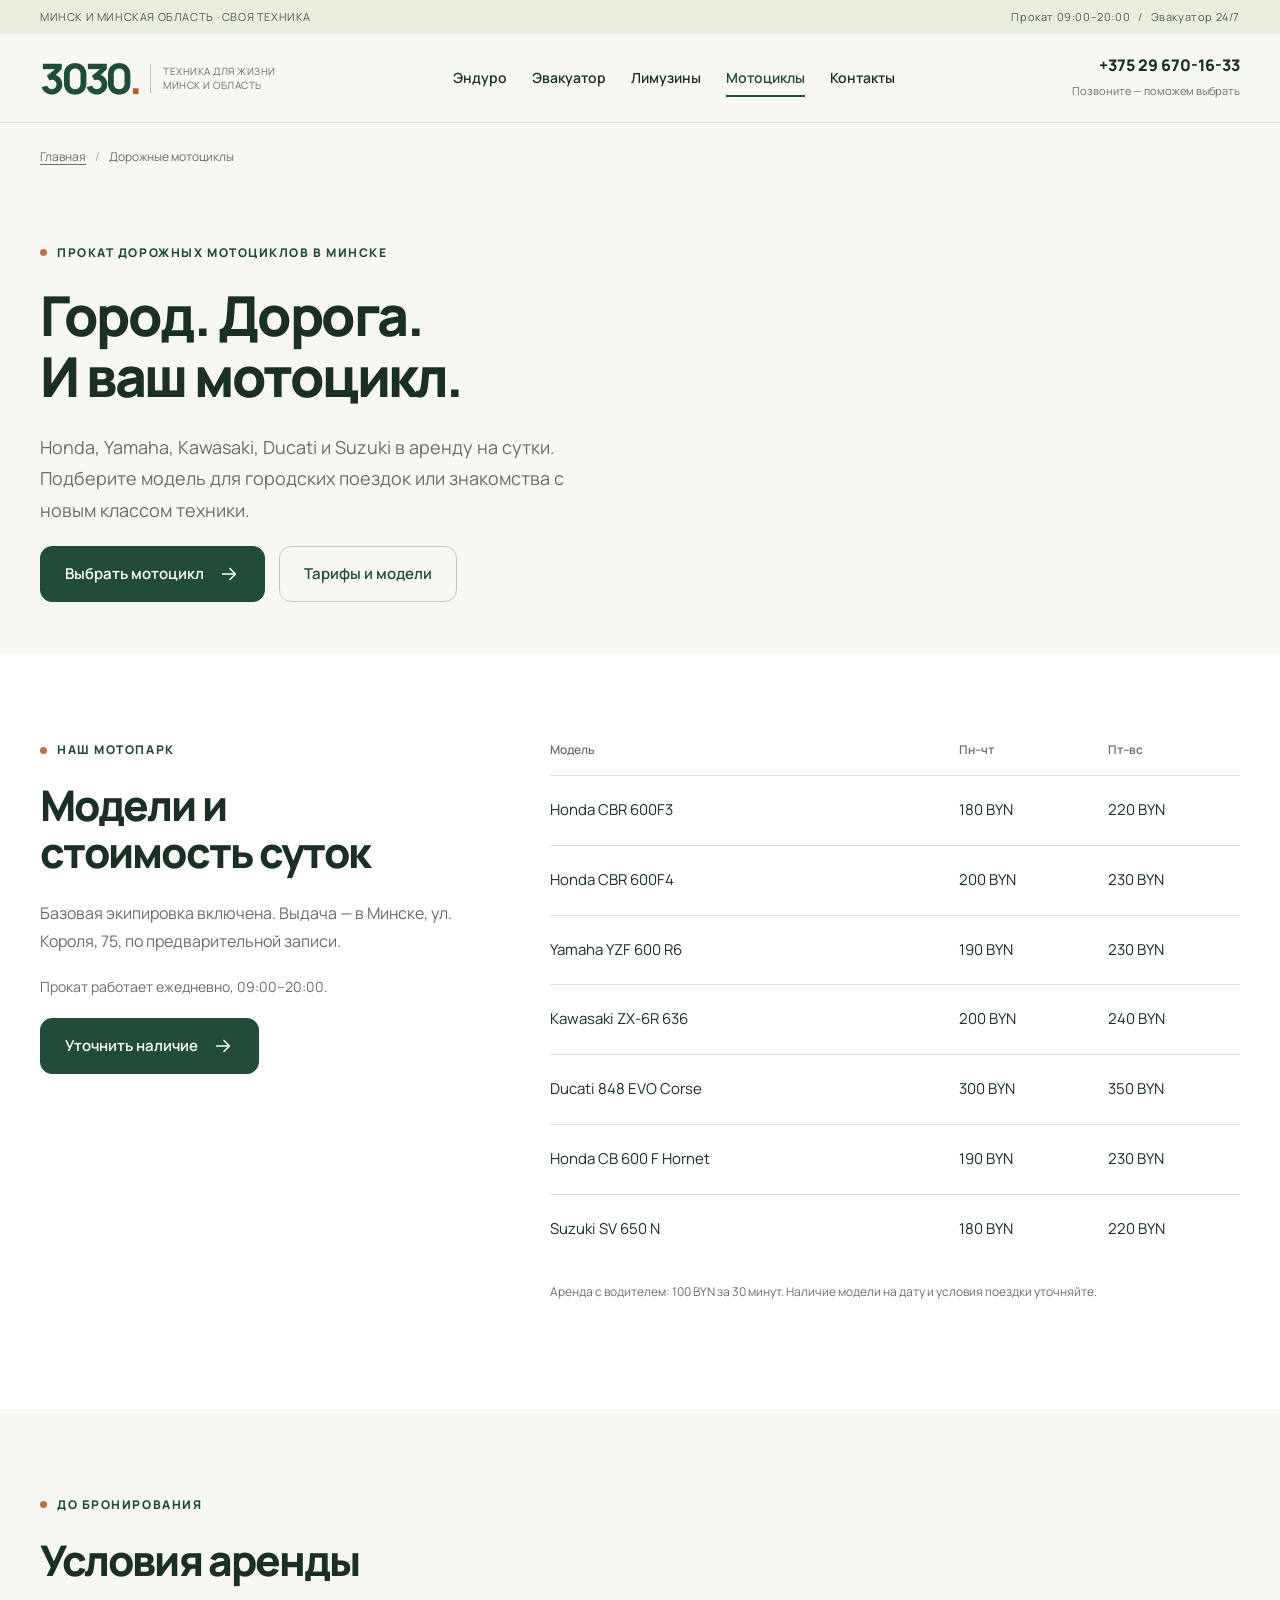
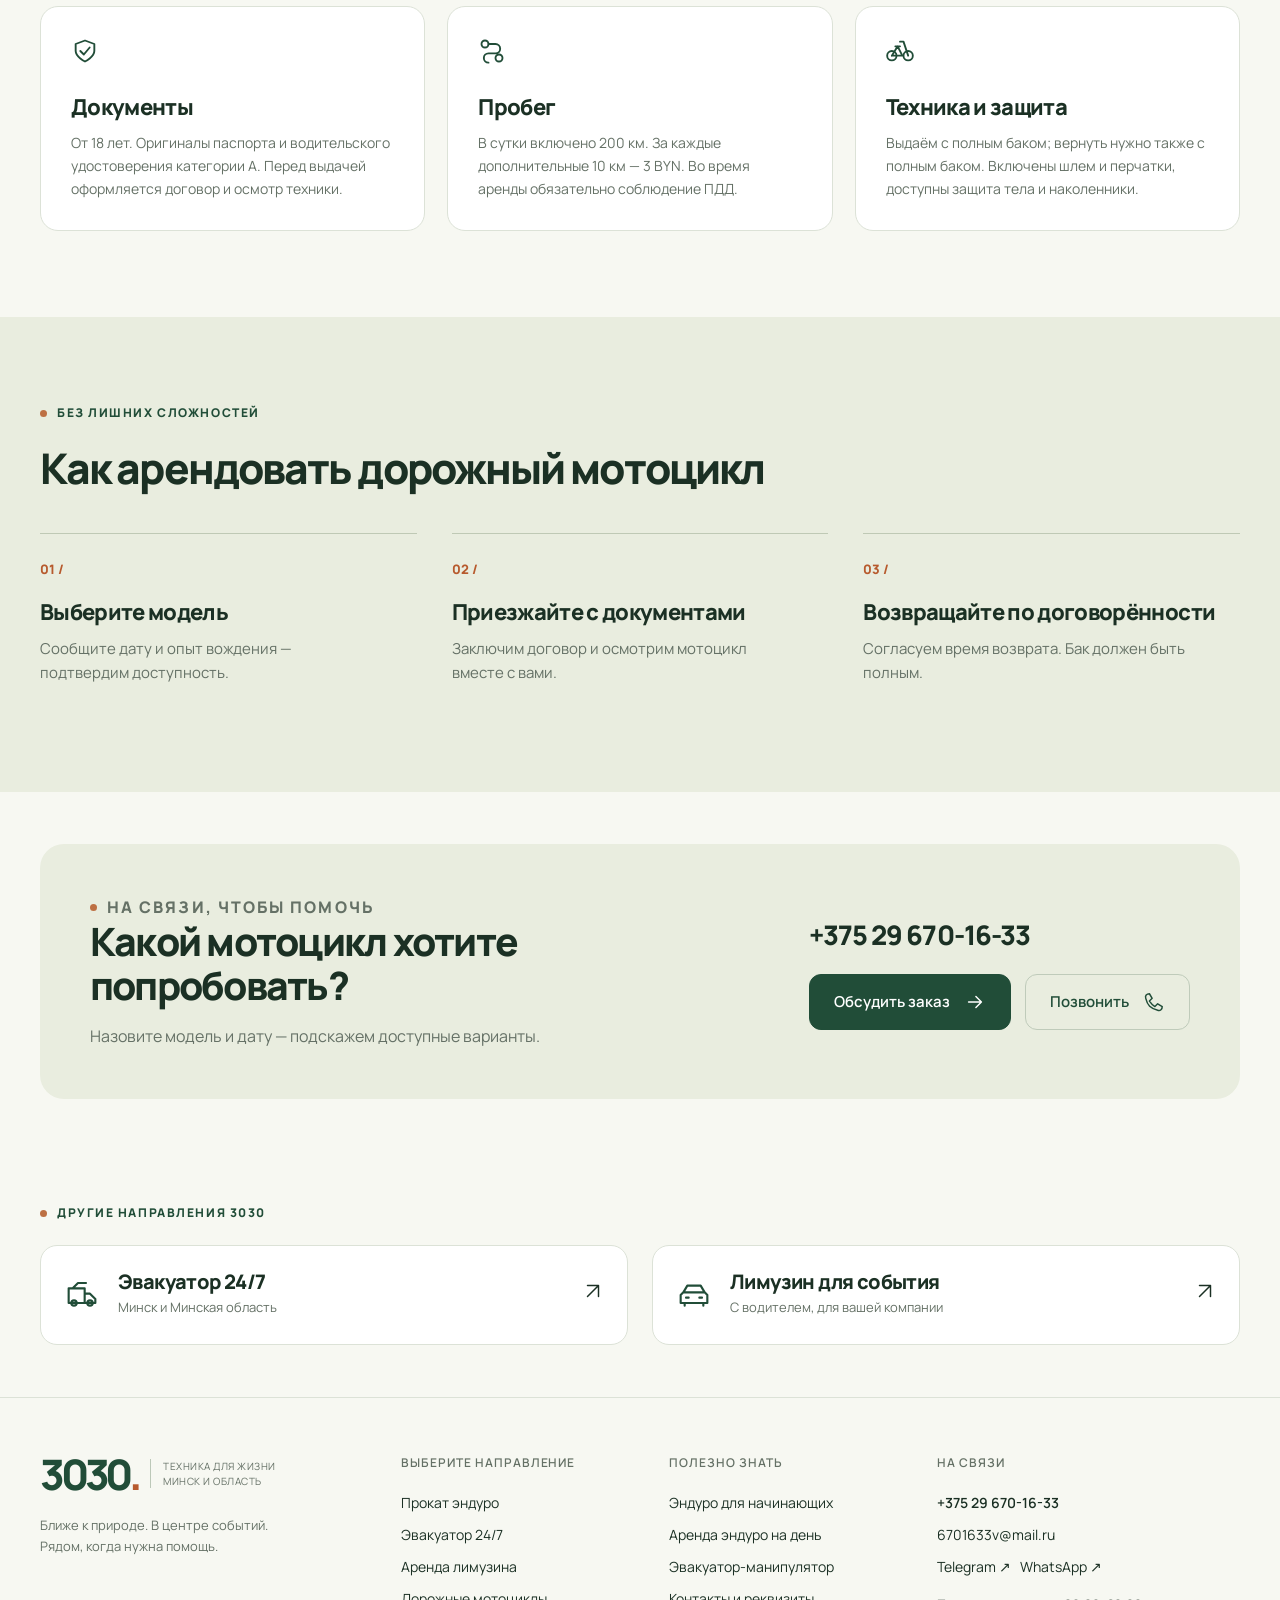
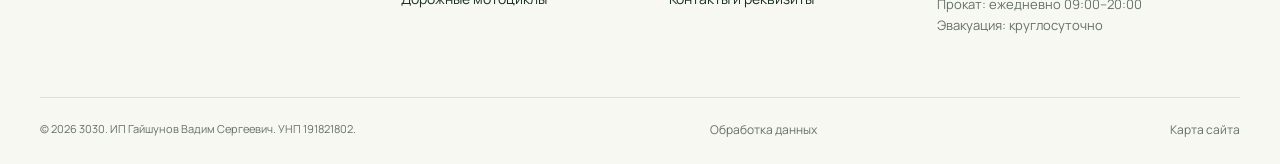
==== arenda-moto/index.html @ 1f71db4f "Build 3030 multipage website with enduro focus, mobile UX and SEO foundation" ====
<!doctype html>
<html lang="ru" class="no-js"><head><meta charset="utf-8"><meta name="viewport" content="width=device-width,initial-scale=1"><title>Прокат мотоциклов в Минске от 180 BYN в сутки | 3030</title><meta name="description" content="Аренда дорожных мотоциклов: Honda, Yamaha, Kawasaki, Ducati, Suzuki. Экипировка включена. Тарифы от 180 BYN/сутки. Минск, ул. Короля, 75."><meta name="robots" content="noindex,follow"><meta name="theme-color" content="#214d38"><meta name="format-detection" content="telephone=no"><link rel="canonical" href="https://yaroslavkiri4ykknifhit-max.github.io/vadim/arenda-moto/"><link rel="icon" href="../assets/favicon.svg" type="image/svg+xml"><link rel="apple-touch-icon" href="../assets/apple-touch-icon.png"><meta property="og:type" content="website"><meta property="og:locale" content="ru_RU"><meta property="og:site_name" content="3030"><meta property="og:title" content="Прокат мотоциклов в Минске от 180 BYN в сутки | 3030"><meta property="og:description" content="Аренда дорожных мотоциклов: Honda, Yamaha, Kawasaki, Ducati, Suzuki. Экипировка включена. Тарифы от 180 BYN/сутки. Минск, ул. Короля, 75."><meta property="og:url" content="https://yaroslavkiri4ykknifhit-max.github.io/vadim/arenda-moto/"><meta property="og:image" content="https://yaroslavkiri4ykknifhit-max.github.io/vadim/assets/og-cover.jpg"><meta property="og:image:width" content="1200"><meta property="og:image:height" content="630"><meta property="og:image:alt" content="3030: эндуро, эвакуатор и лимузины в Минске"><meta name="twitter:card" content="summary_large_image"><link rel="preload" href="../assets/fonts/manrope-800.woff" as="font" type="font/woff" crossorigin><link rel="stylesheet" href="../assets/site.css"><script src="../assets/site.js" defer></script><script type="application/ld+json">{"@context": "https://schema.org", "@graph": [{"@type": "Organization", "@id": "https://yaroslavkiri4ykknifhit-max.github.io/vadim/#organization", "name": "3030", "legalName": "ИП Гайшунов Вадим Сергеевич", "taxID": "191821802", "url": "https://yaroslavkiri4ykknifhit-max.github.io/vadim/", "telephone": "+375296701633", "email": "6701633v@mail.ru", "logo": "https://yaroslavkiri4ykknifhit-max.github.io/vadim/assets/favicon.svg", "sameAs": ["https://t.me/vadim3030"]}, {"@type": "WebSite", "@id": "https://yaroslavkiri4ykknifhit-max.github.io/vadim/#website", "url": "https://yaroslavkiri4ykknifhit-max.github.io/vadim/", "name": "3030 — прокат и эвакуация в Минске", "inLanguage": "ru-BY", "publisher": {"@id": "https://yaroslavkiri4ykknifhit-max.github.io/vadim/#organization"}}, {"@type": "WebPage", "@id": "https://yaroslavkiri4ykknifhit-max.github.io/vadim/arenda-moto/#webpage", "url": "https://yaroslavkiri4ykknifhit-max.github.io/vadim/arenda-moto/", "name": "Прокат мотоциклов в Минске от 180 BYN в сутки | 3030", "description": "Аренда дорожных мотоциклов: Honda, Yamaha, Kawasaki, Ducati, Suzuki. Экипировка включена. Тарифы от 180 BYN/сутки. Минск, ул. Короля, 75.", "inLanguage": "ru-BY", "isPartOf": {"@id": "https://yaroslavkiri4ykknifhit-max.github.io/vadim/#website"}, "dateModified": "2026-10-05"}, {"@type": "SportsActivityLocation", "@id": "https://yaroslavkiri4ykknifhit-max.github.io/vadim/#enduro-location", "name": "3030 — прокат эндуро в Лусково", "url": "https://yaroslavkiri4ykknifhit-max.github.io/vadim/enduro/", "telephone": "+375296701633", "image": "https://yaroslavkiri4ykknifhit-max.github.io/vadim/assets/images/enduro-6.webp", "parentOrganization": {"@id": "https://yaroslavkiri4ykknifhit-max.github.io/vadim/#organization"}, "address": {"@type": "PostalAddress", "addressLocality": "Лусково", "addressRegion": "Минская область, Минский район", "addressCountry": "BY"}, "openingHoursSpecification": {"@type": "OpeningHoursSpecification", "dayOfWeek": ["Monday", "Tuesday", "Wednesday", "Thursday", "Friday", "Saturday", "Sunday"], "opens": "09:00", "closes": "20:00"}}, {"@type": "BreadcrumbList", "@id": "https://yaroslavkiri4ykknifhit-max.github.io/vadim/arenda-moto/#breadcrumb", "itemListElement": [{"@type": "ListItem", "position": 1, "name": "Главная", "item": "https://yaroslavkiri4ykknifhit-max.github.io/vadim/"}, {"@type": "ListItem", "position": 2, "name": "Мотоциклы", "item": "https://yaroslavkiri4ykknifhit-max.github.io/vadim/arenda-moto/"}]}, {"@type": "Service", "@id": "https://yaroslavkiri4ykknifhit-max.github.io/vadim/arenda-moto/#service", "name": "Прокат дорожных мотоциклов", "serviceType": "Прокат дорожных мотоциклов", "provider": {"@id": "https://yaroslavkiri4ykknifhit-max.github.io/vadim/#organization"}, "areaServed": [{"@type": "City", "name": "Минск"}, {"@type": "AdministrativeArea", "name": "Минская область"}], "url": "https://yaroslavkiri4ykknifhit-max.github.io/vadim/arenda-moto/"}]}</script></head><body data-service="moto" data-metrika=""><a class="skip-link" href="#main">Перейти к содержанию</a>
    <div class="topline"><div class="container"><span>МИНСК И МИНСКАЯ ОБЛАСТЬ · СВОЯ ТЕХНИКА</span><span class="topline-extra">Прокат 09:00–20:00 <span aria-hidden="true">&nbsp; / &nbsp;</span> Эвакуатор 24/7</span></div></div>
    <header class="header"><div class="container header-inner"><a class="brand" href="../" aria-label="3030 — главная"><span class="brand-mark">3030<span class="brand-dot">.</span></span><span class="brand-text">Техника для жизни<br>Минск и область</span></a><nav class="nav" id="navigation" aria-label="Основная навигация"><a href="../enduro/">Эндуро</a><a href="../evacuator/">Эвакуатор</a><a href="../limuzin/">Лимузины</a><a href="../arenda-moto/" aria-current="page">Мотоциклы</a><a href="../contacts/">Контакты</a></nav><div class="header-contact"><a class="header-phone" href="tel:+375296701633">+375 29 670-16-33</a><span>Позвоните — поможем выбрать</span></div><button class="menu-toggle js-only" aria-label="Открыть меню" aria-expanded="false" aria-controls="navigation"><svg viewBox="0 0 24 24" fill="none" stroke="currentColor" stroke-width="1.6" stroke-linecap="round" stroke-linejoin="round" aria-hidden="true"><path d="M4 7h16M4 12h16M4 17h16"/></svg></button></div></header><main id="main"><div class="container"><nav class="breadcrumbs" aria-label="Хлебные крошки"><a href="../">Главная</a><span aria-hidden="true">/</span><span aria-current="page">Дорожные мотоциклы</span></nav></div><section class="section-sm"><div class="container"><p class="eyebrow">Прокат дорожных мотоциклов в Минске</p><h1>Город. Дорога.<br>И ваш мотоцикл.</h1><p class="lead">Honda, Yamaha, Kawasaki, Ducati и Suzuki в аренду на сутки. Подберите модель для городских поездок или знакомства с новым классом техники.</p><div class="actions"><a class="btn " href="../contacts/#contact" data-book="moto" data-context="">Выбрать мотоцикл<svg viewBox="0 0 24 24" fill="none" stroke="currentColor" stroke-width="1.6" stroke-linecap="round" stroke-linejoin="round" aria-hidden="true"><path d="M5 12h14M13 6l6 6-6 6"/></svg></a><a class="btn secondary" href="#prices">Тарифы и модели</a></div></div></section>
    <section class="section white" id="prices"><div class="container prices-layout"><div><p class="eyebrow">Наш мотопарк</p><h2>Модели и стоимость суток</h2><p class="lead">Базовая экипировка включена. Выдача — в Минске, ул. Короля, 75, по предварительной записи.</p><p class="small muted">Прокат работает ежедневно, 09:00–20:00.</p><a class="btn " href="../contacts/#contact" data-book="moto" data-context="">Уточнить наличие<svg viewBox="0 0 24 24" fill="none" stroke="currentColor" stroke-width="1.6" stroke-linecap="round" stroke-linejoin="round" aria-hidden="true"><path d="M5 12h14M13 6l6 6-6 6"/></svg></a></div><div><table class="price-table"><thead><tr><th scope="col">Модель</th><th scope="col">Пн–чт</th><th scope="col">Пт–вс</th></tr></thead><tbody><tr><td>Honda CBR 600F3</td><td>180 BYN</td><td>220 BYN</td></tr><tr><td>Honda CBR 600F4</td><td>200 BYN</td><td>230 BYN</td></tr><tr><td>Yamaha YZF 600 R6</td><td>190 BYN</td><td>230 BYN</td></tr><tr><td>Kawasaki ZX-6R 636</td><td>200 BYN</td><td>240 BYN</td></tr><tr><td>Ducati 848 EVO Corse</td><td>300 BYN</td><td>350 BYN</td></tr><tr><td>Honda CB 600 F Hornet</td><td>190 BYN</td><td>230 BYN</td></tr><tr><td>Suzuki SV 650 N</td><td>180 BYN</td><td>220 BYN</td></tr></tbody></table><p class="price-note">Аренда с водителем: 100 BYN за 30 минут. Наличие модели на дату и условия поездки уточняйте.</p></div></div></section><section class="section"><div class="container"><p class="eyebrow">До бронирования</p><h2>Условия аренды</h2><div class="info-grid"><article class="info-card"><svg viewBox="0 0 24 24" fill="none" stroke="currentColor" stroke-width="1.6" stroke-linecap="round" stroke-linejoin="round" aria-hidden="true"><path d="m12 3 8 3v6c0 5-8 9-8 9s-8-4-8-9V6l8-3Z"/><path d="m8 12 3 3 5-6"/></svg><h3>Документы</h3><p>От 18 лет. Оригиналы паспорта и водительского удостоверения категории A. Перед выдачей оформляется договор и осмотр техники.</p></article><article class="info-card"><svg viewBox="0 0 24 24" fill="none" stroke="currentColor" stroke-width="1.6" stroke-linecap="round" stroke-linejoin="round" aria-hidden="true"><circle cx="6" cy="6" r="3"/><circle cx="18" cy="18" r="3"/><path d="M9 6h6a4 4 0 0 1 0 8H9a4 4 0 0 0 0 8"/></svg><h3>Пробег</h3><p>В сутки включено 200 км. За каждые дополнительные 10 км — 3 BYN. Во время аренды обязательно соблюдение ПДД.</p></article><article class="info-card"><svg viewBox="0 0 24 24" fill="none" stroke="currentColor" stroke-width="1.6" stroke-linecap="round" stroke-linejoin="round" aria-hidden="true"><circle cx="5" cy="16" r="4"/><circle cx="19" cy="16" r="4"/><path d="m5 16 5-8 4 8H5m14 0L15 4h-3M8 8h4"/></svg><h3>Техника и защита</h3><p>Выдаём с полным баком; вернуть нужно также с полным баком. Включены шлем и перчатки, доступны защита тела и наколенники.</p></article></div></div></section><section class="section sage"><div class="container"><p class="eyebrow">Без лишних сложностей</p><h2>Как арендовать дорожный мотоцикл</h2><div class="steps"><div class="step"><span class="step-index">01 /</span><div><h3>Выберите модель</h3><p>Сообщите дату и опыт вождения — подтвердим доступность.</p></div></div><div class="step"><span class="step-index">02 /</span><div><h3>Приезжайте с документами</h3><p>Заключим договор и осмотрим мотоцикл вместе с вами.</p></div></div><div class="step"><span class="step-index">03 /</span><div><h3>Возвращайте по договорённости</h3><p>Согласуем время возврата. Бак должен быть полным.</p></div></div></div></div></section><section class="section-sm"><div class="container cta-panel"><div><p class="eyebrow">На связи, чтобы помочь</p><h2>Какой мотоцикл хотите попробовать?</h2><p>Назовите модель и дату — подскажем доступные варианты.</p></div><div class="cta-actions"><a class="phone-large" href="tel:+375296701633">+375 29 670-16-33</a><div class="actions"><a class="btn " href="../contacts/#contact" data-book="moto" data-context="">Обсудить заказ<svg viewBox="0 0 24 24" fill="none" stroke="currentColor" stroke-width="1.6" stroke-linecap="round" stroke-linejoin="round" aria-hidden="true"><path d="M5 12h14M13 6l6 6-6 6"/></svg></a><a class="btn secondary" href="tel:+375296701633">Позвонить<svg viewBox="0 0 24 24" fill="none" stroke="currentColor" stroke-width="1.6" stroke-linecap="round" stroke-linejoin="round" aria-hidden="true"><path d="m7 3 3 5-3 3c2 3 3 4 6 6l3-3 5 3c0 3-2 5-5 4C8 19 5 16 3 8 2 5 4 3 7 3Z"/></svg></a></div></div></div></section><section class="section-sm"><div class="container"><p class="eyebrow">Другие направления 3030</p><div class="related-grid"><a class="related" href="../evacuator/"><svg viewBox="0 0 24 24" fill="none" stroke="currentColor" stroke-width="1.6" stroke-linecap="round" stroke-linejoin="round" aria-hidden="true"><path d="M2 7h12v11H2zM14 11h4l4 4v3h-8M5 7l4-4h6"/><circle cx="6" cy="18" r="2"/><circle cx="18" cy="18" r="2"/></svg><div><h3>Эвакуатор 24/7</h3><p>Минск и Минская область</p></div><span class="arrow"><svg viewBox="0 0 24 24" fill="none" stroke="currentColor" stroke-width="1.6" stroke-linecap="round" stroke-linejoin="round" aria-hidden="true"><path d="M6 18 18 6M6 6h12v12"/></svg></span></a><a class="related" href="../limuzin/"><svg viewBox="0 0 24 24" fill="none" stroke="currentColor" stroke-width="1.6" stroke-linecap="round" stroke-linejoin="round" aria-hidden="true"><path d="m4 10 3-5h10l3 5 2 2v6H2v-6l2-2Zm0 0h16M6 14h2m8 0h2M5 18v2m14-2v2"/></svg><div><h3>Лимузин для события</h3><p>С водителем, для вашей компании</p></div><span class="arrow"><svg viewBox="0 0 24 24" fill="none" stroke="currentColor" stroke-width="1.6" stroke-linecap="round" stroke-linejoin="round" aria-hidden="true"><path d="M6 18 18 6M6 6h12v12"/></svg></span></a></div></div></section></main><footer class="footer"><div class="container"><div class="footer-grid"><div><a class="brand" href="../" aria-label="3030 — главная"><span class="brand-mark">3030<span class="brand-dot">.</span></span><span class="brand-text">Техника для жизни<br>Минск и область</span></a><p>Ближе к природе. В центре событий.<br>Рядом, когда нужна помощь.</p></div><div><div class="footer-title">Выберите направление</div><ul><li><a href="../enduro/">Прокат эндуро</a></li><li><a href="../evacuator/">Эвакуатор 24/7</a></li><li><a href="../limuzin/">Аренда лимузина</a></li><li><a href="../arenda-moto/">Дорожные мотоциклы</a></li></ul></div><div><div class="footer-title">Полезно знать</div><ul><li><a href="../enduro/s-instruktorom/">Эндуро для начинающих</a></li><li><a href="../enduro/na-den/">Аренда эндуро на день</a></li><li><a href="../evacuator/manipulyator/">Эвакуатор-манипулятор</a></li><li><a href="../contacts/">Контакты и реквизиты</a></li></ul></div><div><div class="footer-title">На связи</div><ul><li><a href="tel:+375296701633"><strong>+375 29 670-16-33</strong></a></li><li><a href="mailto:6701633v@mail.ru">6701633v@mail.ru</a></li><li><a href="https://t.me/vadim3030" target="_blank" rel="noopener noreferrer" data-messenger="telegram">Telegram ↗</a> &nbsp; <a href="https://wa.me/375296701633" target="_blank" rel="noopener noreferrer" data-messenger="whatsapp">WhatsApp ↗</a></li></ul><p style="margin-top:16px">Прокат: ежедневно 09:00–20:00<br>Эвакуация: круглосуточно</p></div></div><div class="footer-bottom"><span>© 2026 3030. ИП Гайшунов Вадим Сергеевич. УНП 191821802.</span><a href="../privacy/">Обработка данных</a><a href="../sitemap.xml">Карта сайта</a></div></div></footer>
    <div class="mobile-bar" aria-label="Быстрая связь"><a class="btn secondary" href="tel:+375296701633">Позвонить<svg viewBox="0 0 24 24" fill="none" stroke="currentColor" stroke-width="1.6" stroke-linecap="round" stroke-linejoin="round" aria-hidden="true"><path d="m7 3 3 5-3 3c2 3 3 4 6 6l3-3 5 3c0 3-2 5-5 4C8 19 5 16 3 8 2 5 4 3 7 3Z"/></svg></a><a class="btn " href="../contacts/#contact" data-book="moto" data-context="">Обсудить заказ<svg viewBox="0 0 24 24" fill="none" stroke="currentColor" stroke-width="1.6" stroke-linecap="round" stroke-linejoin="round" aria-hidden="true"><path d="M5 12h14M13 6l6 6-6 6"/></svg></a></div><dialog id="booking-dialog" class="dialog" aria-labelledby="booking-title"><button class="dialog-close" aria-label="Закрыть" data-close><svg viewBox="0 0 24 24" fill="none" stroke="currentColor" stroke-width="1.6" stroke-linecap="round" stroke-linejoin="round" aria-hidden="true"><path d="m6 6 12 12M6 18 18 6"/></svg></button><p class="eyebrow">Напрямую владельцу</p><h2 id="booking-title">Давайте договоримся о поездке</h2><p class="dialog-intro">Выберите услугу и напишите нам. Уточним свободное время, детали и стоимость.</p><form id="booking-form"><fieldset class="form-services"><legend>Что вас интересует?</legend><label><input type="radio" name="service" value="enduro" checked><span>Эндуро</span></label><label><input type="radio" name="service" value="evacuator" ><span>Эвакуатор</span></label><label><input type="radio" name="service" value="limuzin" ><span>Лимузин</span></label><label><input type="radio" name="service" value="moto" ><span>Мотоцикл</span></label></fieldset><p id="booking-context" class="small" hidden></p><div class="form-row"><div class="field"><label for="booking-name">Как к вам обращаться</label><input id="booking-name" name="name" autocomplete="given-name" maxlength="60" placeholder="Ваше имя"></div><div class="field"><label for="booking-date">Желаемая дата</label><input id="booking-date" type="date" name="date"></div></div><div class="field"><label for="booking-comment">Пожелания <span class="muted">(необязательно)</span></label><textarea id="booking-comment" name="comment" maxlength="1200" placeholder="Например: едем вдвоём, опыта пока нет"></textarea></div><p class="form-error" id="booking-error" role="alert" hidden></p><div class="form-submit"><button type="submit" name="channel" value="whatsapp" class="btn">В WhatsApp <svg viewBox="0 0 24 24" fill="none" stroke="currentColor" stroke-width="1.6" stroke-linecap="round" stroke-linejoin="round" aria-hidden="true"><path d="M6 18 18 6M6 6h12v12"/></svg></button><button type="submit" name="channel" value="telegram" class="btn secondary">В Telegram <svg viewBox="0 0 24 24" fill="none" stroke="currentColor" stroke-width="1.6" stroke-linecap="round" stroke-linejoin="round" aria-hidden="true"><path d="M6 18 18 6M6 6h12v12"/></svg></button></div><p class="form-help">Откроется чат с готовым текстом. Нажмите «Отправить» в мессенджере, чтобы мы получили запрос. Это обращение, а не подтверждённая бронь. <a href="../privacy/">Обработка данных</a>.</p><p id="booking-handoff" role="status" class="form-help" hidden></p><a id="booking-fallback" class="link small" target="_blank" rel="noopener noreferrer" hidden>Открыть чат вручную <svg viewBox="0 0 24 24" fill="none" stroke="currentColor" stroke-width="1.6" stroke-linecap="round" stroke-linejoin="round" aria-hidden="true"><path d="M6 18 18 6M6 6h12v12"/></svg></a></form><p class="form-help">Нужна помощь сейчас? <a href="tel:+375296701633">+375 29 670-16-33</a></p></dialog><dialog id="lightbox" class="dialog lightbox" aria-label="Просмотр фотографии"><button class="dialog-close" aria-label="Закрыть фотографию" data-close><svg viewBox="0 0 24 24" fill="none" stroke="currentColor" stroke-width="1.6" stroke-linecap="round" stroke-linejoin="round" aria-hidden="true"><path d="m6 6 12 12M6 18 18 6"/></svg></button><img id="lightbox-img" alt="" width="1200" height="900"><p id="lightbox-caption"></p></dialog></body></html>
---- assets/site.css ----
@font-face{font-family:Manrope;src:url('./fonts/manrope-400.woff') format('woff');font-style:normal;font-weight:400;font-display:swap}
@font-face{font-family:Manrope;src:url('./fonts/manrope-600.woff') format('woff');font-style:normal;font-weight:500 700;font-display:swap}
@font-face{font-family:Manrope;src:url('./fonts/manrope-800.woff') format('woff');font-style:normal;font-weight:800 900;font-display:swap}
:root{--paper:#f7f8f2;--white:#fff;--ink:#1b3024;--muted:#657166;--green:#214d38;--green-hover:#153d29;--sage:#e9eddf;--line:#dce2d7;--orange:#b75a2d;--radius:24px;--max:1280px;font-family:Manrope,Arial,sans-serif;color:var(--ink);background:var(--paper);font-synthesis:none}
*{box-sizing:border-box}html{scroll-behavior:smooth;scroll-padding-top:115px}body{margin:0;font-size:16px;line-height:1.65}body.modal-open{overflow:hidden}button,input,textarea,select{font:inherit}button,a,input,textarea{touch-action:manipulation}a{color:inherit;text-decoration:none}button{cursor:pointer}img{max-width:100%;display:block}svg{width:22px;height:22px;flex-shrink:0}button:disabled{cursor:not-allowed}a,button{-webkit-tap-highlight-color:transparent}a:focus-visible,button:focus-visible,input:focus-visible,textarea:focus-visible,summary:focus-visible{outline:3px solid var(--orange);outline-offset:5px}::selection{background:#d4dfbb;color:var(--ink)}[hidden]{display:none!important}.container{width:min(var(--max),calc(100% - 80px));margin-inline:auto}.section{padding:86px 0}.section-sm{padding:52px 0}.white{background:var(--white)}.sage{background:var(--sage)}.eyebrow{display:flex;align-items:center;gap:10px;font-size:12px;letter-spacing:.13em;font-weight:800;text-transform:uppercase;margin:0 0 22px;color:var(--green)}.eyebrow::before{content:'';width:7px;height:7px;flex-shrink:0;background:#bd7043;border-radius:50%}h1,h2,h3,p{margin-top:0}h1,h2,h3{line-height:1.12;letter-spacing:-.045em;font-weight:800}h1{font-size:clamp(44px,4.3vw,66px);margin-bottom:24px}h2{font-size:clamp(32px,3.3vw,46px);margin-bottom:22px}h3{font-size:25px;letter-spacing:-.03em;margin-bottom:12px}p{margin-bottom:20px}.muted{color:var(--muted)}.small{font-size:14px}.lead{font-size:18px;line-height:1.75;color:var(--muted);max-width:580px}.section-head{display:flex;align-items:end;justify-content:space-between;gap:30px;margin-bottom:35px}.section-head h2{margin:0}.section-head p{max-width:410px;margin:0;color:var(--muted)}.link{display:inline-flex;align-items:center;gap:12px;font-weight:700;border-bottom:1px solid currentColor;padding-bottom:4px}.link svg{width:18px}.btn{display:inline-flex;align-items:center;justify-content:center;gap:14px;padding:16px 24px;min-height:56px;line-height:1.35;background:var(--green);color:white;border:1px solid var(--green);border-radius:12px;font-weight:700;font-size:15px;transition:background .2s,transform .2s}.btn:hover{background:var(--green-hover);transform:translateY(-2px)}.btn.secondary{background:transparent;color:var(--green);border-color:#bfcbba}.btn.secondary:hover{background:var(--sage)}.btn.light{background:white;color:var(--green);border-color:white}.btn.small{min-height:44px;padding:11px 18px;font-size:14px}.actions{display:flex;flex-wrap:wrap;align-items:center;gap:14px}.skip-link{position:fixed;left:16px;top:-80px;z-index:100;background:white;padding:12px}.skip-link:focus{top:16px}.topline{height:34px;background:var(--sage);font-size:11px;letter-spacing:.055em;color:#52604e}.topline .container{height:100%;display:flex;justify-content:space-between;align-items:center}.topline a{font-weight:700}.header{position:sticky;top:0;z-index:30;background:rgba(247,248,242,.97);border-bottom:1px solid var(--line)}.header-inner{height:88px;display:flex;align-items:center;justify-content:space-between;gap:32px}.brand{display:inline-flex;gap:12px;align-items:center;flex-shrink:0}.brand-mark{font-size:42px;font-weight:800;letter-spacing:-.1em;line-height:1;color:var(--green)}.brand-dot{color:var(--orange)}.brand-text{font-size:10px;line-height:1.45;letter-spacing:.05em;border-left:1px solid #bcc8b8;padding-left:12px;text-transform:uppercase;color:var(--muted)}.nav{display:flex;gap:25px;align-items:center;font-size:14px;font-weight:600}.nav a{position:relative;padding-block:12px}.nav a:hover,.nav a[aria-current=page]{color:var(--green)}.nav a[aria-current=page]::after{content:'';position:absolute;height:2px;background:var(--green);bottom:5px;left:0;right:0}.header-contact{text-align:right;white-space:nowrap}.header-phone{font-size:16px;font-weight:800;display:block;line-height:1.4}.header-contact span{font-size:11px;color:var(--muted)}.menu-toggle{display:none;background:transparent;border:1px solid var(--line);border-radius:10px;width:46px;height:46px;align-items:center;justify-content:center}.hero{padding-top:34px;padding-bottom:40px}.hero-grid{display:grid;grid-template-columns:1fr 1.05fr;gap:50px;align-items:center}.hero-copy{padding:26px 0}.hero h1{font-size:clamp(45px,5.15vw,75px);line-height:1.07;letter-spacing:-.065em;margin-bottom:24px}.hero h1 em{font-style:normal;color:#7c8c69}.hero .lead{max-width:440px;font-size:17px;line-height:1.8;margin-bottom:30px}.hero-photo{position:relative;height:570px;border-radius:28px;overflow:hidden;background:var(--sage)}.hero-photo>img{width:100%;height:100%;object-fit:cover;object-position:58% center}.photo-top{position:absolute;left:24px;top:24px;display:flex;gap:7px;flex-wrap:wrap}.pill{display:inline-flex;align-items:center;gap:8px;padding:8px 13px;background:rgba(255,255,255,.95);border-radius:7px;font-size:12px;font-weight:700;line-height:1.3}.pill svg{width:15px;height:15px}.hero-ticket{position:absolute;bottom:24px;left:24px;right:24px;background:var(--paper);border-radius:14px;padding:19px 22px;display:flex;justify-content:space-between;align-items:center;gap:15px}.hero-ticket small{font-size:11px;letter-spacing:.07em;color:var(--muted);display:block;text-transform:uppercase}.hero-ticket strong{font-size:21px;font-weight:800;letter-spacing:-.04em}.circle-link{display:flex;align-items:center;justify-content:center;width:46px;height:46px;border-radius:50%;background:var(--green);color:white;flex-shrink:0}.hero-proof{display:flex;align-items:center;gap:13px;margin-top:32px;font-size:12px;line-height:1.5;color:var(--muted)}.proof-icon{display:flex;width:40px;height:40px;align-items:center;justify-content:center;border:1px solid #ccd5c5;border-radius:50%;color:var(--green)}.hero-proof strong{color:var(--ink);font-size:13px}.service-strip{display:grid;grid-template-columns:repeat(3,1fr);gap:0;border:1px solid var(--line);border-radius:15px;margin-bottom:0;overflow:hidden;background:white}.service-strip a{display:flex;align-items:center;gap:18px;padding:24px;border-right:1px solid var(--line);transition:background .2s}.service-strip a:last-child{border:0}.service-strip a:hover{background:var(--sage)}.service-strip .strip-icon{width:44px;height:44px;background:var(--paper);border-radius:10px;display:flex;align-items:center;justify-content:center}.service-strip .strip-text{flex:1}.service-strip strong{display:block;font-size:16px;line-height:1.3}.service-strip small{font-size:12px;color:var(--muted)}.cards{display:grid;grid-template-columns:repeat(3,1fr);gap:24px}.service-card{display:block;background:white;border:1px solid var(--line);border-radius:20px;overflow:hidden;transition:transform .2s,box-shadow .2s}.service-card:hover{transform:translateY(-5px);box-shadow:0 10px 30px #213b2510}.card-image{height:260px;position:relative;overflow:hidden;background:var(--sage)}.card-image img{width:100%;height:100%;object-fit:cover;transition:transform .5s}.service-card:hover img{transform:scale(1.025)}.card-image .pill{position:absolute;top:18px;left:18px}.card-body{padding:25px}.card-body p{font-size:14px;color:var(--muted);margin-bottom:26px;min-height:46px}.card-foot{display:flex;align-items:center;justify-content:space-between;padding-top:20px;border-top:1px solid var(--line);gap:12px}.card-foot strong{font-size:19px;letter-spacing:-.03em}.card-foot svg{width:20px}.section-label{font-size:13px;font-weight:700;color:var(--muted);margin-top:25px}.split{display:grid;grid-template-columns:1fr 1fr;gap:80px;align-items:center}.split-photo{height:550px;position:relative}.split-photo>img{width:100%;height:100%;object-fit:cover;border-radius:24px}.floating-note{position:absolute;right:-20px;bottom:25px;background:white;padding:23px 26px;border:1px solid var(--line);border-radius:16px;max-width:230px;box-shadow:0 12px 30px #132b1710}.floating-note strong{display:block;font-size:26px;letter-spacing:-.04em}.floating-note span{font-size:13px;color:var(--muted)}.feature-list{list-style:none;padding:0;margin:25px 0 30px}.feature-list li{display:flex;gap:15px;align-items:flex-start;margin-bottom:21px}.feature-list .tick{color:var(--green);background:var(--sage);border-radius:50%;padding:6px;width:30px;height:30px;display:flex;align-items:center;justify-content:center;flex-shrink:0}.feature-list strong{display:block;font-size:16px}.feature-list p{font-size:14px;margin:3px 0 0;color:var(--muted)}.steps{display:grid;grid-template-columns:repeat(3,1fr);gap:35px;counter-reset:step;margin-top:40px}.step{border-top:1px solid #bfc9b5;padding-top:25px}.step-index{font-size:13px;color:var(--orange);font-weight:800;margin-bottom:20px;display:block}.step h3{font-size:22px}.step p{font-size:15px;color:var(--muted);max-width:340px}.cta-panel{display:grid;grid-template-columns:1.2fr 1fr;gap:40px;padding:50px;border-radius:24px;background:var(--sage);align-items:center}.cta-panel h2{font-size:39px;margin-bottom:15px}.cta-panel p{color:var(--muted);margin:0;font-size:16px;max-width:500px}.cta-actions{justify-self:end}.cta-actions .phone-large{font-size:27px;font-weight:800;letter-spacing:-.035em;display:block;margin-bottom:17px}.cta-actions .actions{justify-content:flex-end}.footer{border-top:1px solid var(--line);padding:55px 0 24px}.footer-grid{display:grid;grid-template-columns:1.4fr 1fr 1fr 1.3fr;gap:35px}.footer .brand{margin-bottom:20px}.footer-title{font-size:12px;text-transform:uppercase;letter-spacing:.08em;margin-bottom:18px;color:var(--muted);font-weight:700}.footer ul{list-style:none;padding:0;margin:0}.footer li{margin-bottom:9px;font-size:14px}.footer a:hover{text-decoration:underline}.footer p{font-size:13px;color:var(--muted)}.footer-bottom{border-top:1px solid var(--line);padding-top:22px;margin-top:40px;display:flex;flex-wrap:wrap;justify-content:space-between;gap:15px;font-size:11px;color:var(--muted)}.footer-bottom a{font-size:12px}.mobile-bar{display:none}.breadcrumbs{font-size:12px;display:flex;flex-wrap:wrap;gap:9px;color:var(--muted);margin:24px 0}.breadcrumbs a{text-decoration:underline;text-underline-offset:3px}.breadcrumbs span:not(:last-child){opacity:.55}.page-hero{padding-bottom:45px}.page-hero .hero-photo{height:500px}.page-hero .hero-grid{gap:60px}.page-hero h1{font-size:clamp(40px,4.4vw,65px);letter-spacing:-.055em}.page-hero .eyebrow{margin-bottom:20px}.page-hero .hero-copy{padding-block:10px}.hero-chips{display:flex;gap:8px;flex-wrap:wrap;margin:24px 0 28px}.hero-chips span{border:1px solid #ccd5c5;border-radius:7px;padding:7px 10px;font-size:12px;color:#53634d}.quick-nav{display:flex;flex-wrap:wrap;gap:8px;padding:0;margin:0;list-style:none}.quick-nav a{display:block;padding:10px 16px;border-radius:8px;background:var(--sage);font-size:13px;font-weight:600}.quick-nav a:hover{background:#dce4cf}.prices-layout{display:grid;grid-template-columns:1fr 1.55fr;gap:65px;align-items:start}.prices-layout h2{max-width:380px}.prices-layout .lead{font-size:16px}.price-table{width:100%;border-collapse:collapse;text-align:left;font-size:15px}.price-table th{font-size:12px;color:var(--muted);font-weight:600;padding:0 16px 15px}.price-table td{padding:22px 16px;border-top:1px solid var(--line);vertical-align:top}.price-table td:first-child{padding-left:0;width:57%}.price-table th:first-child{padding-left:0}.price-table td strong{font-size:17px;font-weight:800}.price-table td small{display:block;font-size:12px;color:var(--muted);margin-top:5px;font-weight:400;line-height:1.65}.price-table td:not(:first-child){white-space:nowrap}.price-note{font-size:12px;color:var(--muted);margin-top:18px;line-height:1.8}.segmented{display:inline-flex;background:var(--sage);padding:5px;border-radius:11px;margin:0 0 28px}.segmented button{border:0;background:transparent;color:var(--muted);padding:10px 23px;border-radius:7px;font-size:14px;font-weight:600}.segmented button[aria-pressed=true]{background:white;color:var(--green);box-shadow:0 2px 8px #23381e0d}.rate-cards{display:grid;grid-template-columns:1fr 1fr;gap:20px}.rate-card{padding:32px;border:1px solid var(--line);border-radius:20px;background:white}.rate-card.featured{border-color:#9db68a;background:#f2f5e9}.rate-card .eyebrow{font-size:11px}.rate-card h3{font-size:28px}.rate-card .price{font-size:44px;letter-spacing:-.05em;font-weight:800;line-height:1.3;margin:20px 0 8px}.rate-card .price small{font-size:16px;letter-spacing:0;font-weight:500}.rate-card p{font-size:14px;color:var(--muted)}.rate-card .btn{width:100%;margin-top:8px}.rate-card ul{padding-left:18px;margin:20px 0;font-size:14px;color:var(--muted)}.rate-card li{margin:8px 0}.model-card{border:1px solid var(--line);border-radius:20px;overflow:hidden;background:white}.model-card .model-image{height:245px;background:white;position:relative}.model-image img{width:100%;height:100%;object-fit:contain;padding:20px}.model-card.limo .model-image img{object-fit:cover;padding:0}.model-card .card-body h3{font-size:23px}.specs{display:flex;gap:9px;flex-wrap:wrap;font-size:12px;color:var(--muted);margin:16px 0 24px}.specs span{background:var(--paper);border-radius:6px;padding:5px 8px}.model-card .btn{width:100%}.model-card .model-price{font-size:24px;font-weight:800;letter-spacing:-.03em}.model-card .price-meta{font-size:13px;margin-bottom:20px;color:var(--muted)}.gallery{display:grid;grid-template-columns:1.4fr 1fr 1fr;gap:18px}.gallery button{background:var(--sage);padding:0;border:0;overflow:hidden;border-radius:17px;position:relative;height:315px}.gallery img{height:100%;width:100%;object-fit:cover;transition:transform .35s}.gallery button:hover img{transform:scale(1.03)}.gallery button::after{content:'↗';position:absolute;right:14px;bottom:14px;border-radius:50%;width:35px;height:35px;display:grid;place-items:center;background:white;color:var(--ink);font-size:22px}.faq-layout{display:grid;grid-template-columns:1fr 1.45fr;gap:70px;align-items:start}.faq details{border-bottom:1px solid var(--line)}.faq details:first-child{border-top:1px solid var(--line)}.faq summary{cursor:pointer;list-style:none;font-size:16px;font-weight:600;padding:23px 35px 23px 0;position:relative;line-height:1.6}.faq summary::-webkit-details-marker{display:none}.faq summary::after{content:'+';position:absolute;right:4px;top:18px;font-size:24px;font-weight:400;color:var(--green)}.faq details[open] summary::after{content:'−'}.faq details p{font-size:14px;color:var(--muted);padding-right:30px;line-height:1.9;margin-bottom:24px}.related-grid{display:grid;grid-template-columns:1fr 1fr;gap:24px}.related{border:1px solid var(--line);border-radius:17px;padding:25px;display:flex;align-items:center;gap:20px;background:white}.related>svg{width:32px;height:32px;color:var(--green)}.related h3{font-size:20px;margin:0 0 4px}.related p{font-size:13px;margin:0;color:var(--muted)}.related .arrow{margin-left:auto;width:20px}.related:hover{background:var(--sage)}.contact-grid{display:grid;grid-template-columns:1.05fr 1fr;gap:70px;align-items:start}.contact-primary{padding:35px;background:var(--sage);border-radius:20px}.contact-primary .phone-large{display:block;font-weight:800;font-size:35px;letter-spacing:-.045em;margin-bottom:12px}.contact-block{margin-top:28px;padding-top:25px;border-top:1px solid var(--line)}.contact-block h3{font-size:20px}.contact-block p{font-size:15px;color:var(--muted)}.contact-block a{font-size:14px}.legal{max-width:810px}.legal h2{font-size:27px;margin-top:40px;letter-spacing:-.03em}.legal p,.legal li{color:var(--muted);font-size:15px}.legal li{margin-bottom:10px}.editorial{max-width:850px}.editorial h2{font-size:34px;margin-top:45px}.editorial p,.editorial li{font-size:16px;color:var(--muted)}.editorial li{margin-bottom:12px}.info-grid{display:grid;grid-template-columns:repeat(3,1fr);gap:22px}.info-card{padding:30px;background:white;border:1px solid var(--line);border-radius:18px}.info-card svg{width:28px;height:28px;margin-bottom:22px;color:var(--green)}.info-card h3{font-size:22px}.info-card p{font-size:14px;color:var(--muted);margin:0}.wide-photo{height:410px;width:100%;border-radius:22px;object-fit:cover;margin-block:28px}.dialog{border:0;border-radius:24px;padding:35px;max-width:560px;width:calc(100% - 32px);max-height:calc(100dvh - 40px);overflow:auto;background:var(--paper);color:var(--ink);box-shadow:0 20px 80px #0e23184d}.dialog::backdrop{background:#142c24aa;backdrop-filter:blur(4px)}.dialog h2{font-size:32px;max-width:400px;padding-right:30px}.dialog .eyebrow{margin-bottom:16px}.dialog-close{position:absolute;right:20px;top:20px;border:1px solid var(--line);background:white;border-radius:50%;width:36px;height:36px;display:grid;place-items:center}.dialog-intro{font-size:14px;color:var(--muted)}.form-row{display:grid;grid-template-columns:1fr 1fr;gap:16px}.field{margin-bottom:18px}.field>label{display:block;font-size:13px;font-weight:700;margin-bottom:7px}.field input,.field textarea{width:100%;padding:12px 14px;border:1px solid #c7d1c2;border-radius:9px;background:white;color:var(--ink);min-height:48px}.field textarea{resize:vertical;min-height:85px}.field input::placeholder,.field textarea::placeholder{color:#828b7f}.form-services{display:flex;flex-wrap:wrap;gap:7px;padding:0;margin:0 0 22px;border:0}.form-services legend{font-size:13px;font-weight:700;margin-bottom:10px}.form-services label{position:relative;cursor:pointer}.form-services input{position:absolute;opacity:0;width:1px;height:1px}.form-services span{display:block;border:1px solid #c7d1c2;border-radius:8px;padding:8px 12px;font-size:13px;background:white}.form-services input:checked+span{background:var(--green);border-color:var(--green);color:white}.form-services input:focus-visible+span{outline:3px solid var(--orange);outline-offset:3px}.form-submit{display:grid;grid-template-columns:1fr 1fr;gap:10px}.form-submit .btn{padding:14px 10px;font-size:13px;gap:7px}.form-help{font-size:12px;line-height:1.8;color:var(--muted);margin:15px 0 0}.form-help a{text-decoration:underline}.form-error{color:#a23b21;font-size:13px;margin-bottom:10px}.lightbox{max-width:1100px;background:var(--paper);padding:45px 20px 15px}.lightbox img{height:auto;width:auto;max-height:75dvh;margin:auto;object-fit:contain}.lightbox p{text-align:center;font-size:13px;color:var(--muted);margin:12px 0 0}.no-js .js-only{display:none}.no-js .nav{display:flex}.no-js .rate-card [data-weekend]{display:block}
@media(min-width:1600px){.hero-photo{height:610px}.hero h1{font-size:78px}}
@media(max-width:1150px){.container{width:calc(100% - 48px)}.nav{gap:17px}.header-inner{gap:20px}.brand-text{display:none}.hero-grid{gap:30px}.hero-photo{height:530px}.hero h1{font-size:60px}.hero .lead{font-size:16px}.split{gap:45px}.prices-layout{gap:35px;grid-template-columns:.8fr 1.5fr}.hero-grid .btn{padding:15px 18px}.page-hero .hero-grid{gap:30px}.footer-grid{grid-template-columns:1.1fr 1fr 1fr 1.3fr;gap:22px}.cta-panel{padding:38px;gap:25px}.card-image{height:220px}}
@media(max-width:900px){.header-inner{height:76px}.header-contact{margin-left:auto}.menu-toggle{display:flex}.nav{display:none;position:absolute;left:0;right:0;top:76px;background:var(--paper);padding:18px 24px 25px;border-bottom:1px solid var(--line);flex-direction:column;align-items:stretch;gap:0;box-shadow:0 15px 25px #1427170a}.nav.open{display:flex}.nav a{padding:13px 5px}.nav a[aria-current=page]::after{display:none}.nav a[aria-current=page]{background:var(--sage);border-radius:8px;padding-left:12px}.no-js .nav{position:static;flex-direction:row;flex-wrap:wrap;padding:4px 0;box-shadow:none;gap:9px}.no-js .header-inner{height:auto;flex-wrap:wrap;padding:15px 0}.no-js .header-contact{display:none}.hero h1{font-size:49px}.hero-photo{height:490px}.hero-ticket{left:16px;right:16px;bottom:16px;padding:16px}.hero-ticket strong{font-size:17px}.hero-ticket small{font-size:10px}.hero .actions{flex-direction:column;align-items:stretch}.hero .actions .btn{width:100%}.hero-proof{margin-top:22px}.service-strip a{padding:20px 15px;gap:10px}.service-strip .strip-icon{display:none}.service-strip strong{font-size:15px}.service-strip small{font-size:11px}.cards{gap:16px}.card-body{padding:20px}.card-body h3{font-size:23px}.card-body p{font-size:13px;min-height:66px}.card-image{height:180px}.section{padding:65px 0}.split{gap:40px}.split-photo{height:510px}.floating-note{right:-15px;max-width:200px;padding:18px}.prices-layout,.faq-layout{grid-template-columns:1fr;gap:28px}.prices-layout h2{max-width:650px}.prices-layout .lead{max-width:650px}.faq-layout h2{max-width:500px}.cta-panel{grid-template-columns:1fr}.cta-actions{justify-self:start}.cta-actions .actions{justify-content:flex-start}.footer-grid{grid-template-columns:1fr 1fr;gap:35px}.page-hero h1{font-size:46px}.page-hero .hero-photo{height:470px}.model-card .model-image{height:190px}.model-card .card-body h3{font-size:20px}.info-card{padding:23px}.info-card h3{font-size:20px}.gallery button{height:260px}.contact-grid{gap:35px}.contact-primary{padding:27px}.contact-primary .phone-large{font-size:28px}.contact-primary .actions{flex-direction:column;align-items:stretch}}
@media(max-width:650px){:root{--radius:18px}.container{width:calc(100% - 36px)}.topline{height:29px;font-size:9px;letter-spacing:.03em}.topline .topline-extra{display:none}.topline .container{justify-content:center}.header-inner{height:70px;gap:14px}.brand-mark{font-size:35px}.header-phone{font-size:13px}.header-contact span{font-size:9px}.menu-toggle{width:40px;height:40px}.nav{top:70px}.hero{padding:26px 0 25px}.hero-grid,.page-hero .hero-grid{grid-template-columns:1fr;gap:28px}.hero-copy{padding:8px 0 0}.eyebrow{font-size:10px;letter-spacing:.09em;margin-bottom:20px}.hero h1{font-size:clamp(42px,10.9vw,67px);line-height:1.07;margin-bottom:20px;letter-spacing:-.065em}.hero .lead{font-size:15px;line-height:1.75;max-width:440px;margin-bottom:24px}.hero .actions{flex-direction:row;gap:10px}.hero .actions .btn{width:auto;flex:1;min-width:140px;font-size:13px;padding:15px 13px;gap:8px}.hero .actions svg{width:17px}.hero-proof{margin-top:22px;font-size:11px}.hero-proof strong{font-size:12px}.proof-icon{width:34px;height:34px}.hero-photo{height:385px;border-radius:20px}.photo-top{left:17px;top:17px}.pill{font-size:10px;padding:7px 10px}.hero-ticket{left:14px;right:14px;bottom:14px}.hero-ticket strong{font-size:18px}.circle-link{width:40px;height:40px}.service-strip{grid-template-columns:1fr;border-radius:13px}.service-strip a{padding:18px;border-right:0;border-bottom:1px solid var(--line);gap:14px}.service-strip .strip-icon{display:flex;width:38px;height:38px}.service-strip strong{font-size:15px}.service-strip small{font-size:11px}.service-strip>a>svg{width:18px}.section{padding:54px 0}.section-sm{padding:32px 0}h2{font-size:34px;line-height:1.15;margin-bottom:20px}.section-head{display:block;margin-bottom:26px}.section-head p{font-size:14px;margin-top:18px}.section-head>.link{margin-top:18px;font-size:14px}.cards{grid-template-columns:1fr;gap:20px}.card-image{height:230px}.card-body{padding:24px}.card-body h3{font-size:27px}.card-body p{font-size:14px;min-height:0;margin-bottom:22px}.card-foot{padding-top:17px}.card-foot strong{font-size:19px}.section-label{font-size:12px}.split{grid-template-columns:1fr;gap:38px}.split-photo{height:375px;margin-right:10px}.floating-note{right:-10px;bottom:20px;padding:18px 23px;max-width:220px}.floating-note strong{font-size:25px}.floating-note span{font-size:12px}.split-copy .lead{font-size:15px}.feature-list li{margin-bottom:21px}.feature-list strong{font-size:15px}.feature-list p{font-size:13px}.steps{grid-template-columns:1fr;gap:20px;margin-top:28px}.step{padding-top:18px;display:grid;grid-template-columns:35px 1fr;gap:10px}.step-index{padding-top:3px;margin:0}.step h3{font-size:21px}.step p{font-size:14px;max-width:100%;margin:0}.cta-panel{padding:30px 24px;gap:25px;border-radius:20px}.cta-panel h2{font-size:31px}.cta-panel p{font-size:14px}.cta-actions{width:100%}.cta-actions .phone-large{font-size:25px}.cta-actions .actions{flex-direction:column;align-items:stretch;gap:10px}.cta-actions .btn{font-size:14px}.footer{padding-top:38px;padding-bottom:100px}.footer-grid{grid-template-columns:1fr 1fr;gap:28px 20px}.footer-grid>div:first-child{grid-column:1/-1}.footer-grid>div:last-child{grid-column:1/-1}.footer .brand{margin-bottom:12px}.footer-title{font-size:10px;margin-bottom:12px}.footer li{font-size:13px}.footer-bottom{margin-top:25px;font-size:10px;gap:12px}.footer-bottom a{font-size:11px}.mobile-bar{display:flex;position:fixed;bottom:0;left:0;right:0;z-index:25;padding:10px 16px calc(10px + env(safe-area-inset-bottom));gap:9px;border-top:1px solid var(--line);background:rgba(247,248,242,.98);box-shadow:0 -3px 20px #1934210a}.mobile-bar a{flex:1;font-size:13px;min-height:45px;padding:12px 10px;border-radius:10px;gap:8px}.mobile-bar svg{width:17px;height:17px}.breadcrumbs{font-size:11px;margin:19px 0 24px;gap:7px}.page-hero{padding-bottom:30px}.page-hero .hero-copy{padding:0}.page-hero h1{font-size:45px}.page-hero .lead{font-size:15px}.page-hero .hero-photo{height:330px}.page-hero .hero-grid{gap:26px}.hero-chips{gap:6px;margin:20px 0 24px}.hero-chips span{font-size:11px;padding:6px 9px}.page-hero .actions{gap:10px}.page-hero .actions .btn{font-size:13px;padding:15px 17px;gap:8px;flex:1}.quick-nav{gap:7px}.quick-nav a{padding:9px 12px;font-size:12px}.prices-layout{gap:25px}.price-table{font-size:13px}.price-table th{font-size:11px;padding:0 6px 13px}.price-table td{padding:17px 6px}.price-table td:first-child{width:50%}.price-table td strong{font-size:14px}.price-table td small{font-size:11px}.price-note{font-size:11px}.rate-cards{grid-template-columns:1fr;gap:17px}.rate-card{padding:27px}.rate-card h3{font-size:29px}.rate-card .price{font-size:45px}.segmented{display:flex;margin-bottom:24px}.segmented button{flex:1;font-size:13px;padding:10px 17px}.model-card .model-image{height:250px}.model-card .card-body h3{font-size:26px}.model-card.limo .model-image{height:240px}.specs{font-size:12px}.gallery{grid-template-columns:1fr 1fr;gap:12px}.gallery button:first-child{grid-column:1/-1;height:260px}.gallery button{height:200px;border-radius:13px}.faq-layout{gap:20px}.faq summary{font-size:14px;padding-top:20px;padding-bottom:20px}.faq details p{font-size:13px;padding-right:15px}.related-grid{grid-template-columns:1fr;gap:13px}.related{padding:20px;gap:16px}.related h3{font-size:19px}.related p{font-size:12px}.related>svg{width:27px;height:27px}.contact-grid{grid-template-columns:1fr;gap:30px}.contact-primary{padding:26px}.contact-primary .phone-large{font-size:29px}.contact-primary .actions{flex-direction:row}.contact-primary .actions .btn{flex:1;padding:13px;font-size:13px}.info-grid{grid-template-columns:1fr;gap:15px}.info-card{padding:25px}.info-card svg{margin-bottom:16px}.info-card h3{font-size:23px}.wide-photo{height:270px}.editorial h2{font-size:29px}.editorial p,.editorial li{font-size:15px}.dialog{padding:29px 22px;border-radius:18px;max-height:calc(100dvh - 28px)}.dialog h2{font-size:28px}.dialog-close{right:14px;top:14px;width:32px;height:32px}.dialog-intro{font-size:13px}.field input,.field textarea{font-size:16px}.form-row{grid-template-columns:1fr}.form-services span{font-size:12px}.form-submit{grid-template-columns:1fr}.form-submit .btn{font-size:14px}.lightbox{padding:50px 12px 12px}.no-js .header-inner{display:block}.no-js .nav{font-size:12px;margin-top:12px}.no-js .mobile-bar .btn{display:flex}.legal h2{font-size:25px}}
.hero-copy{min-width:0}
@media(max-width:360px){.page-hero h1{font-size:38px}.contact-primary .phone-large{font-size:25px}.hero-ticket strong{font-size:16px}}
@media(prefers-reduced-motion:reduce){html{scroll-behavior:auto}*,*::before,*::after{transition:none!important;animation:none!important}}
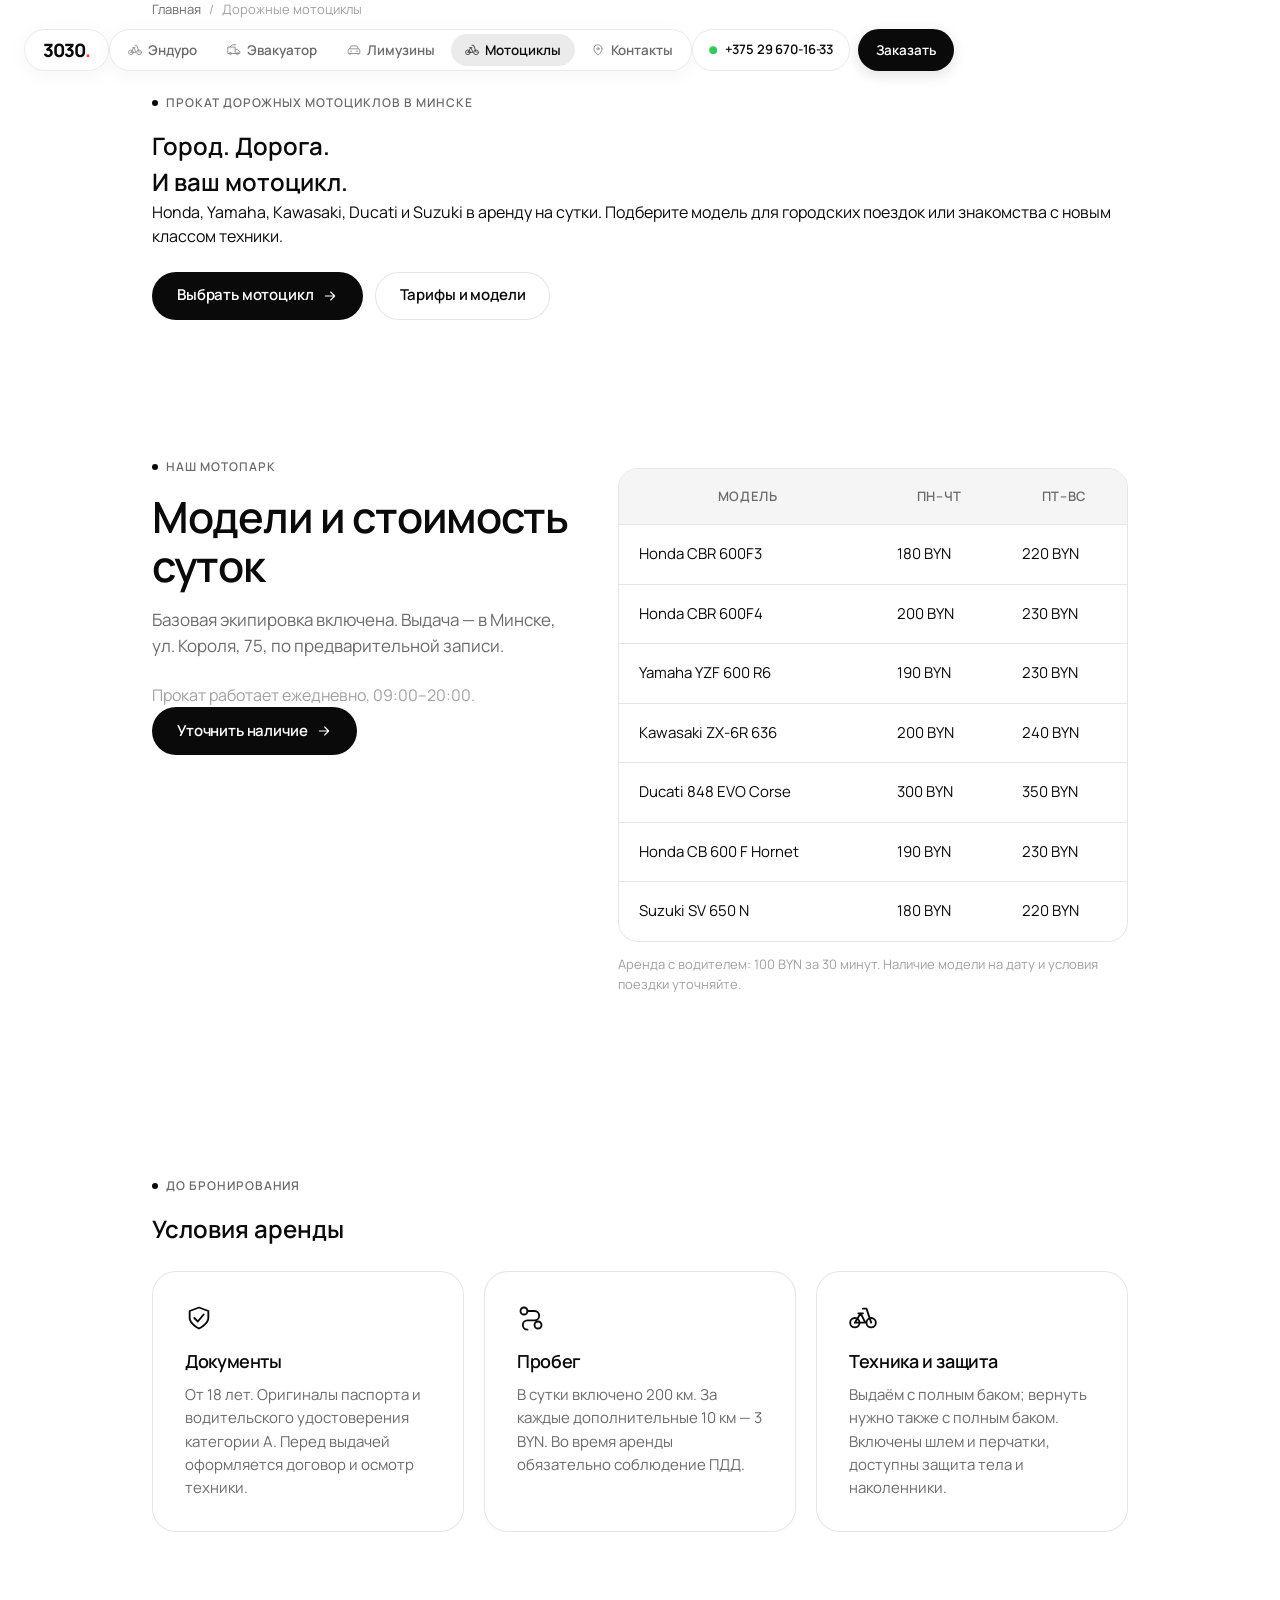
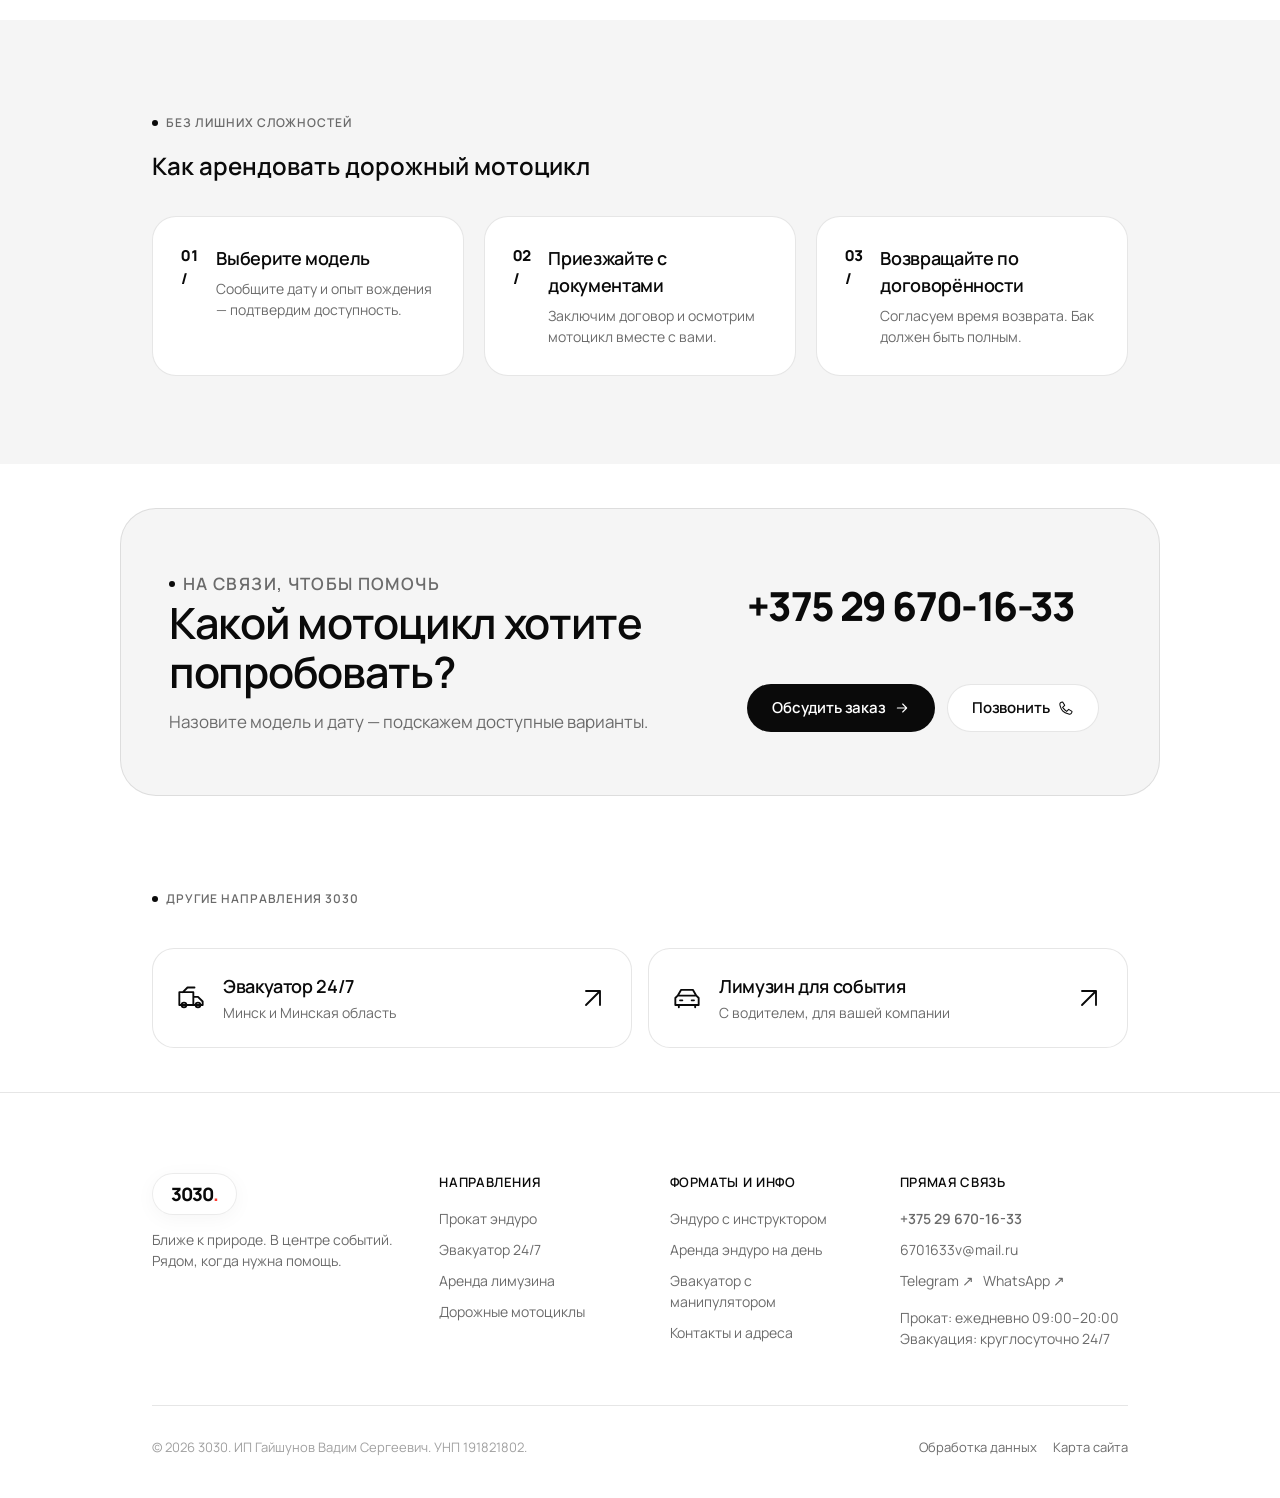
==== commit f4525ec2: "Redesign website in nor.ma visual style and micro-interactions" ====
--- a/arenda-moto/index.html
+++ b/arenda-moto/index.html
@@ -1,6 +1,5 @@
 <!doctype html>
 <html lang="ru" class="no-js"><head><meta charset="utf-8"><meta name="viewport" content="width=device-width,initial-scale=1"><title>Прокат мотоциклов в Минске от 180 BYN в сутки | 3030</title><meta name="description" content="Аренда дорожных мотоциклов: Honda, Yamaha, Kawasaki, Ducati, Suzuki. Экипировка включена. Тарифы от 180 BYN/сутки. Минск, ул. Короля, 75."><meta name="robots" content="noindex,follow"><meta name="theme-color" content="#214d38"><meta name="format-detection" content="telephone=no"><link rel="canonical" href="https://yaroslavkiri4ykknifhit-max.github.io/vadim/arenda-moto/"><link rel="icon" href="../assets/favicon.svg" type="image/svg+xml"><link rel="apple-touch-icon" href="../assets/apple-touch-icon.png"><meta property="og:type" content="website"><meta property="og:locale" content="ru_RU"><meta property="og:site_name" content="3030"><meta property="og:title" content="Прокат мотоциклов в Минске от 180 BYN в сутки | 3030"><meta property="og:description" content="Аренда дорожных мотоциклов: Honda, Yamaha, Kawasaki, Ducati, Suzuki. Экипировка включена. Тарифы от 180 BYN/сутки. Минск, ул. Короля, 75."><meta property="og:url" content="https://yaroslavkiri4ykknifhit-max.github.io/vadim/arenda-moto/"><meta property="og:image" content="https://yaroslavkiri4ykknifhit-max.github.io/vadim/assets/og-cover.jpg"><meta property="og:image:width" content="1200"><meta property="og:image:height" content="630"><meta property="og:image:alt" content="3030: эндуро, эвакуатор и лимузины в Минске"><meta name="twitter:card" content="summary_large_image"><link rel="preload" href="../assets/fonts/manrope-800.woff" as="font" type="font/woff" crossorigin><link rel="stylesheet" href="../assets/site.css"><script src="../assets/site.js" defer></script><script type="application/ld+json">{"@context": "https://schema.org", "@graph": [{"@type": "Organization", "@id": "https://yaroslavkiri4ykknifhit-max.github.io/vadim/#organization", "name": "3030", "legalName": "ИП Гайшунов Вадим Сергеевич", "taxID": "191821802", "url": "https://yaroslavkiri4ykknifhit-max.github.io/vadim/", "telephone": "+375296701633", "email": "6701633v@mail.ru", "logo": "https://yaroslavkiri4ykknifhit-max.github.io/vadim/assets/favicon.svg", "sameAs": ["https://t.me/vadim3030"]}, {"@type": "WebSite", "@id": "https://yaroslavkiri4ykknifhit-max.github.io/vadim/#website", "url": "https://yaroslavkiri4ykknifhit-max.github.io/vadim/", "name": "3030 — прокат и эвакуация в Минске", "inLanguage": "ru-BY", "publisher": {"@id": "https://yaroslavkiri4ykknifhit-max.github.io/vadim/#organization"}}, {"@type": "WebPage", "@id": "https://yaroslavkiri4ykknifhit-max.github.io/vadim/arenda-moto/#webpage", "url": "https://yaroslavkiri4ykknifhit-max.github.io/vadim/arenda-moto/", "name": "Прокат мотоциклов в Минске от 180 BYN в сутки | 3030", "description": "Аренда дорожных мотоциклов: Honda, Yamaha, Kawasaki, Ducati, Suzuki. Экипировка включена. Тарифы от 180 BYN/сутки. Минск, ул. Короля, 75.", "inLanguage": "ru-BY", "isPartOf": {"@id": "https://yaroslavkiri4ykknifhit-max.github.io/vadim/#website"}, "dateModified": "2026-10-05"}, {"@type": "SportsActivityLocation", "@id": "https://yaroslavkiri4ykknifhit-max.github.io/vadim/#enduro-location", "name": "3030 — прокат эндуро в Лусково", "url": "https://yaroslavkiri4ykknifhit-max.github.io/vadim/enduro/", "telephone": "+375296701633", "image": "https://yaroslavkiri4ykknifhit-max.github.io/vadim/assets/images/enduro-6.webp", "parentOrganization": {"@id": "https://yaroslavkiri4ykknifhit-max.github.io/vadim/#organization"}, "address": {"@type": "PostalAddress", "addressLocality": "Лусково", "addressRegion": "Минская область, Минский район", "addressCountry": "BY"}, "openingHoursSpecification": {"@type": "OpeningHoursSpecification", "dayOfWeek": ["Monday", "Tuesday", "Wednesday", "Thursday", "Friday", "Saturday", "Sunday"], "opens": "09:00", "closes": "20:00"}}, {"@type": "BreadcrumbList", "@id": "https://yaroslavkiri4ykknifhit-max.github.io/vadim/arenda-moto/#breadcrumb", "itemListElement": [{"@type": "ListItem", "position": 1, "name": "Главная", "item": "https://yaroslavkiri4ykknifhit-max.github.io/vadim/"}, {"@type": "ListItem", "position": 2, "name": "Мотоциклы", "item": "https://yaroslavkiri4ykknifhit-max.github.io/vadim/arenda-moto/"}]}, {"@type": "Service", "@id": "https://yaroslavkiri4ykknifhit-max.github.io/vadim/arenda-moto/#service", "name": "Прокат дорожных мотоциклов", "serviceType": "Прокат дорожных мотоциклов", "provider": {"@id": "https://yaroslavkiri4ykknifhit-max.github.io/vadim/#organization"}, "areaServed": [{"@type": "City", "name": "Минск"}, {"@type": "AdministrativeArea", "name": "Минская область"}], "url": "https://yaroslavkiri4ykknifhit-max.github.io/vadim/arenda-moto/"}]}</script></head><body data-service="moto" data-metrika=""><a class="skip-link" href="#main">Перейти к содержанию</a>
-    <div class="topline"><div class="container"><span>МИНСК И МИНСКАЯ ОБЛАСТЬ · СВОЯ ТЕХНИКА</span><span class="topline-extra">Прокат 09:00–20:00 <span aria-hidden="true">&nbsp; / &nbsp;</span> Эвакуатор 24/7</span></div></div>
-    <header class="header"><div class="container header-inner"><a class="brand" href="../" aria-label="3030 — главная"><span class="brand-mark">3030<span class="brand-dot">.</span></span><span class="brand-text">Техника для жизни<br>Минск и область</span></a><nav class="nav" id="navigation" aria-label="Основная навигация"><a href="../enduro/">Эндуро</a><a href="../evacuator/">Эвакуатор</a><a href="../limuzin/">Лимузины</a><a href="../arenda-moto/" aria-current="page">Мотоциклы</a><a href="../contacts/">Контакты</a></nav><div class="header-contact"><a class="header-phone" href="tel:+375296701633">+375 29 670-16-33</a><span>Позвоните — поможем выбрать</span></div><button class="menu-toggle js-only" aria-label="Открыть меню" aria-expanded="false" aria-controls="navigation"><svg viewBox="0 0 24 24" fill="none" stroke="currentColor" stroke-width="1.6" stroke-linecap="round" stroke-linejoin="round" aria-hidden="true"><path d="M4 7h16M4 12h16M4 17h16"/></svg></button></div></header><main id="main"><div class="container"><nav class="breadcrumbs" aria-label="Хлебные крошки"><a href="../">Главная</a><span aria-hidden="true">/</span><span aria-current="page">Дорожные мотоциклы</span></nav></div><section class="section-sm"><div class="container"><p class="eyebrow">Прокат дорожных мотоциклов в Минске</p><h1>Город. Дорога.<br>И ваш мотоцикл.</h1><p class="lead">Honda, Yamaha, Kawasaki, Ducati и Suzuki в аренду на сутки. Подберите модель для городских поездок или знакомства с новым классом техники.</p><div class="actions"><a class="btn " href="../contacts/#contact" data-book="moto" data-context="">Выбрать мотоцикл<svg viewBox="0 0 24 24" fill="none" stroke="currentColor" stroke-width="1.6" stroke-linecap="round" stroke-linejoin="round" aria-hidden="true"><path d="M5 12h14M13 6l6 6-6 6"/></svg></a><a class="btn secondary" href="#prices">Тарифы и модели</a></div></div></section>
-    <section class="section white" id="prices"><div class="container prices-layout"><div><p class="eyebrow">Наш мотопарк</p><h2>Модели и стоимость суток</h2><p class="lead">Базовая экипировка включена. Выдача — в Минске, ул. Короля, 75, по предварительной записи.</p><p class="small muted">Прокат работает ежедневно, 09:00–20:00.</p><a class="btn " href="../contacts/#contact" data-book="moto" data-context="">Уточнить наличие<svg viewBox="0 0 24 24" fill="none" stroke="currentColor" stroke-width="1.6" stroke-linecap="round" stroke-linejoin="round" aria-hidden="true"><path d="M5 12h14M13 6l6 6-6 6"/></svg></a></div><div><table class="price-table"><thead><tr><th scope="col">Модель</th><th scope="col">Пн–чт</th><th scope="col">Пт–вс</th></tr></thead><tbody><tr><td>Honda CBR 600F3</td><td>180 BYN</td><td>220 BYN</td></tr><tr><td>Honda CBR 600F4</td><td>200 BYN</td><td>230 BYN</td></tr><tr><td>Yamaha YZF 600 R6</td><td>190 BYN</td><td>230 BYN</td></tr><tr><td>Kawasaki ZX-6R 636</td><td>200 BYN</td><td>240 BYN</td></tr><tr><td>Ducati 848 EVO Corse</td><td>300 BYN</td><td>350 BYN</td></tr><tr><td>Honda CB 600 F Hornet</td><td>190 BYN</td><td>230 BYN</td></tr><tr><td>Suzuki SV 650 N</td><td>180 BYN</td><td>220 BYN</td></tr></tbody></table><p class="price-note">Аренда с водителем: 100 BYN за 30 минут. Наличие модели на дату и условия поездки уточняйте.</p></div></div></section><section class="section"><div class="container"><p class="eyebrow">До бронирования</p><h2>Условия аренды</h2><div class="info-grid"><article class="info-card"><svg viewBox="0 0 24 24" fill="none" stroke="currentColor" stroke-width="1.6" stroke-linecap="round" stroke-linejoin="round" aria-hidden="true"><path d="m12 3 8 3v6c0 5-8 9-8 9s-8-4-8-9V6l8-3Z"/><path d="m8 12 3 3 5-6"/></svg><h3>Документы</h3><p>От 18 лет. Оригиналы паспорта и водительского удостоверения категории A. Перед выдачей оформляется договор и осмотр техники.</p></article><article class="info-card"><svg viewBox="0 0 24 24" fill="none" stroke="currentColor" stroke-width="1.6" stroke-linecap="round" stroke-linejoin="round" aria-hidden="true"><circle cx="6" cy="6" r="3"/><circle cx="18" cy="18" r="3"/><path d="M9 6h6a4 4 0 0 1 0 8H9a4 4 0 0 0 0 8"/></svg><h3>Пробег</h3><p>В сутки включено 200 км. За каждые дополнительные 10 км — 3 BYN. Во время аренды обязательно соблюдение ПДД.</p></article><article class="info-card"><svg viewBox="0 0 24 24" fill="none" stroke="currentColor" stroke-width="1.6" stroke-linecap="round" stroke-linejoin="round" aria-hidden="true"><circle cx="5" cy="16" r="4"/><circle cx="19" cy="16" r="4"/><path d="m5 16 5-8 4 8H5m14 0L15 4h-3M8 8h4"/></svg><h3>Техника и защита</h3><p>Выдаём с полным баком; вернуть нужно также с полным баком. Включены шлем и перчатки, доступны защита тела и наколенники.</p></article></div></div></section><section class="section sage"><div class="container"><p class="eyebrow">Без лишних сложностей</p><h2>Как арендовать дорожный мотоцикл</h2><div class="steps"><div class="step"><span class="step-index">01 /</span><div><h3>Выберите модель</h3><p>Сообщите дату и опыт вождения — подтвердим доступность.</p></div></div><div class="step"><span class="step-index">02 /</span><div><h3>Приезжайте с документами</h3><p>Заключим договор и осмотрим мотоцикл вместе с вами.</p></div></div><div class="step"><span class="step-index">03 /</span><div><h3>Возвращайте по договорённости</h3><p>Согласуем время возврата. Бак должен быть полным.</p></div></div></div></div></section><section class="section-sm"><div class="container cta-panel"><div><p class="eyebrow">На связи, чтобы помочь</p><h2>Какой мотоцикл хотите попробовать?</h2><p>Назовите модель и дату — подскажем доступные варианты.</p></div><div class="cta-actions"><a class="phone-large" href="tel:+375296701633">+375 29 670-16-33</a><div class="actions"><a class="btn " href="../contacts/#contact" data-book="moto" data-context="">Обсудить заказ<svg viewBox="0 0 24 24" fill="none" stroke="currentColor" stroke-width="1.6" stroke-linecap="round" stroke-linejoin="round" aria-hidden="true"><path d="M5 12h14M13 6l6 6-6 6"/></svg></a><a class="btn secondary" href="tel:+375296701633">Позвонить<svg viewBox="0 0 24 24" fill="none" stroke="currentColor" stroke-width="1.6" stroke-linecap="round" stroke-linejoin="round" aria-hidden="true"><path d="m7 3 3 5-3 3c2 3 3 4 6 6l3-3 5 3c0 3-2 5-5 4C8 19 5 16 3 8 2 5 4 3 7 3Z"/></svg></a></div></div></div></section><section class="section-sm"><div class="container"><p class="eyebrow">Другие направления 3030</p><div class="related-grid"><a class="related" href="../evacuator/"><svg viewBox="0 0 24 24" fill="none" stroke="currentColor" stroke-width="1.6" stroke-linecap="round" stroke-linejoin="round" aria-hidden="true"><path d="M2 7h12v11H2zM14 11h4l4 4v3h-8M5 7l4-4h6"/><circle cx="6" cy="18" r="2"/><circle cx="18" cy="18" r="2"/></svg><div><h3>Эвакуатор 24/7</h3><p>Минск и Минская область</p></div><span class="arrow"><svg viewBox="0 0 24 24" fill="none" stroke="currentColor" stroke-width="1.6" stroke-linecap="round" stroke-linejoin="round" aria-hidden="true"><path d="M6 18 18 6M6 6h12v12"/></svg></span></a><a class="related" href="../limuzin/"><svg viewBox="0 0 24 24" fill="none" stroke="currentColor" stroke-width="1.6" stroke-linecap="round" stroke-linejoin="round" aria-hidden="true"><path d="m4 10 3-5h10l3 5 2 2v6H2v-6l2-2Zm0 0h16M6 14h2m8 0h2M5 18v2m14-2v2"/></svg><div><h3>Лимузин для события</h3><p>С водителем, для вашей компании</p></div><span class="arrow"><svg viewBox="0 0 24 24" fill="none" stroke="currentColor" stroke-width="1.6" stroke-linecap="round" stroke-linejoin="round" aria-hidden="true"><path d="M6 18 18 6M6 6h12v12"/></svg></span></a></div></div></section></main><footer class="footer"><div class="container"><div class="footer-grid"><div><a class="brand" href="../" aria-label="3030 — главная"><span class="brand-mark">3030<span class="brand-dot">.</span></span><span class="brand-text">Техника для жизни<br>Минск и область</span></a><p>Ближе к природе. В центре событий.<br>Рядом, когда нужна помощь.</p></div><div><div class="footer-title">Выберите направление</div><ul><li><a href="../enduro/">Прокат эндуро</a></li><li><a href="../evacuator/">Эвакуатор 24/7</a></li><li><a href="../limuzin/">Аренда лимузина</a></li><li><a href="../arenda-moto/">Дорожные мотоциклы</a></li></ul></div><div><div class="footer-title">Полезно знать</div><ul><li><a href="../enduro/s-instruktorom/">Эндуро для начинающих</a></li><li><a href="../enduro/na-den/">Аренда эндуро на день</a></li><li><a href="../evacuator/manipulyator/">Эвакуатор-манипулятор</a></li><li><a href="../contacts/">Контакты и реквизиты</a></li></ul></div><div><div class="footer-title">На связи</div><ul><li><a href="tel:+375296701633"><strong>+375 29 670-16-33</strong></a></li><li><a href="mailto:6701633v@mail.ru">6701633v@mail.ru</a></li><li><a href="https://t.me/vadim3030" target="_blank" rel="noopener noreferrer" data-messenger="telegram">Telegram ↗</a> &nbsp; <a href="https://wa.me/375296701633" target="_blank" rel="noopener noreferrer" data-messenger="whatsapp">WhatsApp ↗</a></li></ul><p style="margin-top:16px">Прокат: ежедневно 09:00–20:00<br>Эвакуация: круглосуточно</p></div></div><div class="footer-bottom"><span>© 2026 3030. ИП Гайшунов Вадим Сергеевич. УНП 191821802.</span><a href="../privacy/">Обработка данных</a><a href="../sitemap.xml">Карта сайта</a></div></div></footer>
-    <div class="mobile-bar" aria-label="Быстрая связь"><a class="btn secondary" href="tel:+375296701633">Позвонить<svg viewBox="0 0 24 24" fill="none" stroke="currentColor" stroke-width="1.6" stroke-linecap="round" stroke-linejoin="round" aria-hidden="true"><path d="m7 3 3 5-3 3c2 3 3 4 6 6l3-3 5 3c0 3-2 5-5 4C8 19 5 16 3 8 2 5 4 3 7 3Z"/></svg></a><a class="btn " href="../contacts/#contact" data-book="moto" data-context="">Обсудить заказ<svg viewBox="0 0 24 24" fill="none" stroke="currentColor" stroke-width="1.6" stroke-linecap="round" stroke-linejoin="round" aria-hidden="true"><path d="M5 12h14M13 6l6 6-6 6"/></svg></a></div><dialog id="booking-dialog" class="dialog" aria-labelledby="booking-title"><button class="dialog-close" aria-label="Закрыть" data-close><svg viewBox="0 0 24 24" fill="none" stroke="currentColor" stroke-width="1.6" stroke-linecap="round" stroke-linejoin="round" aria-hidden="true"><path d="m6 6 12 12M6 18 18 6"/></svg></button><p class="eyebrow">Напрямую владельцу</p><h2 id="booking-title">Давайте договоримся о поездке</h2><p class="dialog-intro">Выберите услугу и напишите нам. Уточним свободное время, детали и стоимость.</p><form id="booking-form"><fieldset class="form-services"><legend>Что вас интересует?</legend><label><input type="radio" name="service" value="enduro" checked><span>Эндуро</span></label><label><input type="radio" name="service" value="evacuator" ><span>Эвакуатор</span></label><label><input type="radio" name="service" value="limuzin" ><span>Лимузин</span></label><label><input type="radio" name="service" value="moto" ><span>Мотоцикл</span></label></fieldset><p id="booking-context" class="small" hidden></p><div class="form-row"><div class="field"><label for="booking-name">Как к вам обращаться</label><input id="booking-name" name="name" autocomplete="given-name" maxlength="60" placeholder="Ваше имя"></div><div class="field"><label for="booking-date">Желаемая дата</label><input id="booking-date" type="date" name="date"></div></div><div class="field"><label for="booking-comment">Пожелания <span class="muted">(необязательно)</span></label><textarea id="booking-comment" name="comment" maxlength="1200" placeholder="Например: едем вдвоём, опыта пока нет"></textarea></div><p class="form-error" id="booking-error" role="alert" hidden></p><div class="form-submit"><button type="submit" name="channel" value="whatsapp" class="btn">В WhatsApp <svg viewBox="0 0 24 24" fill="none" stroke="currentColor" stroke-width="1.6" stroke-linecap="round" stroke-linejoin="round" aria-hidden="true"><path d="M6 18 18 6M6 6h12v12"/></svg></button><button type="submit" name="channel" value="telegram" class="btn secondary">В Telegram <svg viewBox="0 0 24 24" fill="none" stroke="currentColor" stroke-width="1.6" stroke-linecap="round" stroke-linejoin="round" aria-hidden="true"><path d="M6 18 18 6M6 6h12v12"/></svg></button></div><p class="form-help">Откроется чат с готовым текстом. Нажмите «Отправить» в мессенджере, чтобы мы получили запрос. Это обращение, а не подтверждённая бронь. <a href="../privacy/">Обработка данных</a>.</p><p id="booking-handoff" role="status" class="form-help" hidden></p><a id="booking-fallback" class="link small" target="_blank" rel="noopener noreferrer" hidden>Открыть чат вручную <svg viewBox="0 0 24 24" fill="none" stroke="currentColor" stroke-width="1.6" stroke-linecap="round" stroke-linejoin="round" aria-hidden="true"><path d="M6 18 18 6M6 6h12v12"/></svg></a></form><p class="form-help">Нужна помощь сейчас? <a href="tel:+375296701633">+375 29 670-16-33</a></p></dialog><dialog id="lightbox" class="dialog lightbox" aria-label="Просмотр фотографии"><button class="dialog-close" aria-label="Закрыть фотографию" data-close><svg viewBox="0 0 24 24" fill="none" stroke="currentColor" stroke-width="1.6" stroke-linecap="round" stroke-linejoin="round" aria-hidden="true"><path d="m6 6 12 12M6 18 18 6"/></svg></button><img id="lightbox-img" alt="" width="1200" height="900"><p id="lightbox-caption"></p></dialog></body></html>+    <header class="header"><div class="header-inner"><a class="brand" href="../" aria-label="3030 — главная"><span class="brand-mark">3030<span class="brand-dot">.</span></span></a><nav class="nav" id="navigation" aria-label="Основная навигация"><a href="../enduro/"><svg viewBox="0 0 24 24" fill="none" stroke="currentColor" stroke-width="1.6" stroke-linecap="round" stroke-linejoin="round" aria-hidden="true"><circle cx="5" cy="16" r="4"/><circle cx="19" cy="16" r="4"/><path d="m5 16 5-8 4 8H5m14 0L15 4h-3M8 8h4"/></svg><span>Эндуро</span></a><a href="../evacuator/"><svg viewBox="0 0 24 24" fill="none" stroke="currentColor" stroke-width="1.6" stroke-linecap="round" stroke-linejoin="round" aria-hidden="true"><path d="M2 7h12v11H2zM14 11h4l4 4v3h-8M5 7l4-4h6"/><circle cx="6" cy="18" r="2"/><circle cx="18" cy="18" r="2"/></svg><span>Эвакуатор</span></a><a href="../limuzin/"><svg viewBox="0 0 24 24" fill="none" stroke="currentColor" stroke-width="1.6" stroke-linecap="round" stroke-linejoin="round" aria-hidden="true"><path d="m4 10 3-5h10l3 5 2 2v6H2v-6l2-2Zm0 0h16M6 14h2m8 0h2M5 18v2m14-2v2"/></svg><span>Лимузины</span></a><a href="../arenda-moto/" aria-current="page"><svg viewBox="0 0 24 24" fill="none" stroke="currentColor" stroke-width="1.6" stroke-linecap="round" stroke-linejoin="round" aria-hidden="true"><circle cx="5" cy="16" r="4"/><circle cx="19" cy="16" r="4"/><path d="m5 16 5-8 4 8H5m14 0L15 4h-3M8 8h4"/></svg><span>Мотоциклы</span></a><a href="../contacts/"><svg viewBox="0 0 24 24" fill="none" stroke="currentColor" stroke-width="1.6" stroke-linecap="round" stroke-linejoin="round" aria-hidden="true"><path d="M19 10c0 5-7 11-7 11S5 15 5 10a7 7 0 1 1 14 0Z"/><circle cx="12" cy="10" r="2"/></svg><span>Контакты</span></a></nav><div class="header-contact"><a class="header-phone" href="tel:+375296701633" aria-label="Позвонить: +375 29 670-16-33"><span class="live-indicator"><span class="live-ping"></span><span class="live-dot"></span></span><span>+375 29 670-16-33</span></a><button type="button" class="header-order-btn js-only" data-book="moto" data-context="Шапка сайта">Заказать</button><button class="menu-toggle js-only" aria-label="Открыть меню" aria-expanded="false" aria-controls="navigation"><svg viewBox="0 0 24 24" fill="none" stroke="currentColor" stroke-width="1.6" stroke-linecap="round" stroke-linejoin="round" aria-hidden="true"><path d="M4 7h16M4 12h16M4 17h16"/></svg></button></div></div></header><main id="main"><div class="container"><nav class="breadcrumbs" aria-label="Хлебные крошки"><a href="../">Главная</a><span aria-hidden="true">/</span><span aria-current="page">Дорожные мотоциклы</span></nav></div><section class="section-sm"><div class="container"><p class="eyebrow">Прокат дорожных мотоциклов в Минске</p><h1>Город. Дорога.<br>И ваш мотоцикл.</h1><p class="lead">Honda, Yamaha, Kawasaki, Ducati и Suzuki в аренду на сутки. Подберите модель для городских поездок или знакомства с новым классом техники.</p><div class="actions"><a class="btn " href="../contacts/#contact" data-book="moto" data-context="">Выбрать мотоцикл<svg viewBox="0 0 24 24" fill="none" stroke="currentColor" stroke-width="1.6" stroke-linecap="round" stroke-linejoin="round" aria-hidden="true"><path d="M5 12h14M13 6l6 6-6 6"/></svg></a><a class="btn secondary" href="#prices">Тарифы и модели</a></div></div></section>
+    <section class="section white" id="prices"><div class="container prices-layout"><div><p class="eyebrow">Наш мотопарк</p><h2>Модели и стоимость суток</h2><p class="lead">Базовая экипировка включена. Выдача — в Минске, ул. Короля, 75, по предварительной записи.</p><p class="small muted">Прокат работает ежедневно, 09:00–20:00.</p><a class="btn " href="../contacts/#contact" data-book="moto" data-context="">Уточнить наличие<svg viewBox="0 0 24 24" fill="none" stroke="currentColor" stroke-width="1.6" stroke-linecap="round" stroke-linejoin="round" aria-hidden="true"><path d="M5 12h14M13 6l6 6-6 6"/></svg></a></div><div><table class="price-table"><thead><tr><th scope="col">Модель</th><th scope="col">Пн–чт</th><th scope="col">Пт–вс</th></tr></thead><tbody><tr><td>Honda CBR 600F3</td><td>180 BYN</td><td>220 BYN</td></tr><tr><td>Honda CBR 600F4</td><td>200 BYN</td><td>230 BYN</td></tr><tr><td>Yamaha YZF 600 R6</td><td>190 BYN</td><td>230 BYN</td></tr><tr><td>Kawasaki ZX-6R 636</td><td>200 BYN</td><td>240 BYN</td></tr><tr><td>Ducati 848 EVO Corse</td><td>300 BYN</td><td>350 BYN</td></tr><tr><td>Honda CB 600 F Hornet</td><td>190 BYN</td><td>230 BYN</td></tr><tr><td>Suzuki SV 650 N</td><td>180 BYN</td><td>220 BYN</td></tr></tbody></table><p class="price-note">Аренда с водителем: 100 BYN за 30 минут. Наличие модели на дату и условия поездки уточняйте.</p></div></div></section><section class="section"><div class="container"><p class="eyebrow">До бронирования</p><h2>Условия аренды</h2><div class="info-grid"><article class="info-card"><svg viewBox="0 0 24 24" fill="none" stroke="currentColor" stroke-width="1.6" stroke-linecap="round" stroke-linejoin="round" aria-hidden="true"><path d="m12 3 8 3v6c0 5-8 9-8 9s-8-4-8-9V6l8-3Z"/><path d="m8 12 3 3 5-6"/></svg><h3>Документы</h3><p>От 18 лет. Оригиналы паспорта и водительского удостоверения категории A. Перед выдачей оформляется договор и осмотр техники.</p></article><article class="info-card"><svg viewBox="0 0 24 24" fill="none" stroke="currentColor" stroke-width="1.6" stroke-linecap="round" stroke-linejoin="round" aria-hidden="true"><circle cx="6" cy="6" r="3"/><circle cx="18" cy="18" r="3"/><path d="M9 6h6a4 4 0 0 1 0 8H9a4 4 0 0 0 0 8"/></svg><h3>Пробег</h3><p>В сутки включено 200 км. За каждые дополнительные 10 км — 3 BYN. Во время аренды обязательно соблюдение ПДД.</p></article><article class="info-card"><svg viewBox="0 0 24 24" fill="none" stroke="currentColor" stroke-width="1.6" stroke-linecap="round" stroke-linejoin="round" aria-hidden="true"><circle cx="5" cy="16" r="4"/><circle cx="19" cy="16" r="4"/><path d="m5 16 5-8 4 8H5m14 0L15 4h-3M8 8h4"/></svg><h3>Техника и защита</h3><p>Выдаём с полным баком; вернуть нужно также с полным баком. Включены шлем и перчатки, доступны защита тела и наколенники.</p></article></div></div></section><section class="section sage"><div class="container"><p class="eyebrow">Без лишних сложностей</p><h2>Как арендовать дорожный мотоцикл</h2><div class="steps"><div class="step"><span class="step-index">01 /</span><div><h3>Выберите модель</h3><p>Сообщите дату и опыт вождения — подтвердим доступность.</p></div></div><div class="step"><span class="step-index">02 /</span><div><h3>Приезжайте с документами</h3><p>Заключим договор и осмотрим мотоцикл вместе с вами.</p></div></div><div class="step"><span class="step-index">03 /</span><div><h3>Возвращайте по договорённости</h3><p>Согласуем время возврата. Бак должен быть полным.</p></div></div></div></div></section><section class="section-sm"><div class="container cta-panel"><div><p class="eyebrow">На связи, чтобы помочь</p><h2>Какой мотоцикл хотите попробовать?</h2><p>Назовите модель и дату — подскажем доступные варианты.</p></div><div class="cta-actions"><a class="phone-large" href="tel:+375296701633">+375 29 670-16-33</a><div class="actions"><a class="btn " href="../contacts/#contact" data-book="moto" data-context="">Обсудить заказ<svg viewBox="0 0 24 24" fill="none" stroke="currentColor" stroke-width="1.6" stroke-linecap="round" stroke-linejoin="round" aria-hidden="true"><path d="M5 12h14M13 6l6 6-6 6"/></svg></a><a class="btn secondary" href="tel:+375296701633">Позвонить<svg viewBox="0 0 24 24" fill="none" stroke="currentColor" stroke-width="1.6" stroke-linecap="round" stroke-linejoin="round" aria-hidden="true"><path d="m7 3 3 5-3 3c2 3 3 4 6 6l3-3 5 3c0 3-2 5-5 4C8 19 5 16 3 8 2 5 4 3 7 3Z"/></svg></a></div></div></div></section><section class="section-sm"><div class="container"><p class="eyebrow">Другие направления 3030</p><div class="related-grid"><a class="related" href="../evacuator/"><svg viewBox="0 0 24 24" fill="none" stroke="currentColor" stroke-width="1.6" stroke-linecap="round" stroke-linejoin="round" aria-hidden="true"><path d="M2 7h12v11H2zM14 11h4l4 4v3h-8M5 7l4-4h6"/><circle cx="6" cy="18" r="2"/><circle cx="18" cy="18" r="2"/></svg><div><h3>Эвакуатор 24/7</h3><p>Минск и Минская область</p></div><span class="arrow"><svg viewBox="0 0 24 24" fill="none" stroke="currentColor" stroke-width="1.6" stroke-linecap="round" stroke-linejoin="round" aria-hidden="true"><path d="M6 18 18 6M6 6h12v12"/></svg></span></a><a class="related" href="../limuzin/"><svg viewBox="0 0 24 24" fill="none" stroke="currentColor" stroke-width="1.6" stroke-linecap="round" stroke-linejoin="round" aria-hidden="true"><path d="m4 10 3-5h10l3 5 2 2v6H2v-6l2-2Zm0 0h16M6 14h2m8 0h2M5 18v2m14-2v2"/></svg><div><h3>Лимузин для события</h3><p>С водителем, для вашей компании</p></div><span class="arrow"><svg viewBox="0 0 24 24" fill="none" stroke="currentColor" stroke-width="1.6" stroke-linecap="round" stroke-linejoin="round" aria-hidden="true"><path d="M6 18 18 6M6 6h12v12"/></svg></span></a></div></div></section></main><footer class="footer"><div class="container"><div class="footer-grid"><div><a class="brand" href="../" aria-label="3030 — главная"><span class="brand-mark">3030<span class="brand-dot">.</span></span></a><p style="margin-top:14px">Ближе к природе. В центре событий.<br>Рядом, когда нужна помощь.</p></div><div><div class="footer-title">Направления</div><ul><li><a href="../enduro/">Прокат эндуро</a></li><li><a href="../evacuator/">Эвакуатор 24/7</a></li><li><a href="../limuzin/">Аренда лимузина</a></li><li><a href="../arenda-moto/">Дорожные мотоциклы</a></li></ul></div><div><div class="footer-title">Форматы и инфо</div><ul><li><a href="../enduro/s-instruktorom/">Эндуро с инструктором</a></li><li><a href="../enduro/na-den/">Аренда эндуро на день</a></li><li><a href="../evacuator/manipulyator/">Эвакуатор с манипулятором</a></li><li><a href="../contacts/">Контакты и адреса</a></li></ul></div><div><div class="footer-title">Прямая связь</div><ul><li><a href="tel:+375296701633"><strong>+375 29 670-16-33</strong></a></li><li><a href="mailto:6701633v@mail.ru">6701633v@mail.ru</a></li><li><a href="https://t.me/vadim3030" target="_blank" rel="noopener noreferrer" data-messenger="telegram">Telegram ↗</a> &nbsp; <a href="https://wa.me/375296701633" target="_blank" rel="noopener noreferrer" data-messenger="whatsapp">WhatsApp ↗</a></li></ul><p style="margin-top:16px">Прокат: ежедневно 09:00–20:00<br>Эвакуация: круглосуточно 24/7</p></div></div><div class="footer-bottom"><span>© 2026 3030. ИП Гайшунов Вадим Сергеевич. УНП 191821802.</span><div><a href="../privacy/">Обработка данных</a><a href="../sitemap.xml">Карта сайта</a></div></div></div></footer>
+    <div class="mobile-bar" aria-label="Быстрая связь"><a class="btn secondary" href="tel:+375296701633">Позвонить<svg viewBox="0 0 24 24" fill="none" stroke="currentColor" stroke-width="1.6" stroke-linecap="round" stroke-linejoin="round" aria-hidden="true"><path d="m7 3 3 5-3 3c2 3 3 4 6 6l3-3 5 3c0 3-2 5-5 4C8 19 5 16 3 8 2 5 4 3 7 3Z"/></svg></a><a class="btn " href="../contacts/#contact" data-book="moto" data-context="">Обсудить заказ<svg viewBox="0 0 24 24" fill="none" stroke="currentColor" stroke-width="1.6" stroke-linecap="round" stroke-linejoin="round" aria-hidden="true"><path d="M5 12h14M13 6l6 6-6 6"/></svg></a></div><dialog id="booking-dialog" class="dialog" aria-labelledby="booking-title"><button class="dialog-close" aria-label="Закрыть" data-close><svg viewBox="0 0 24 24" fill="none" stroke="currentColor" stroke-width="1.6" stroke-linecap="round" stroke-linejoin="round" aria-hidden="true"><path d="m6 6 12 12M6 18 18 6"/></svg></button><p class="eyebrow">Напрямую владельцу</p><h2 id="booking-title">Давайте договоримся о поездке</h2><p class="dialog-intro">Выберите услугу и напишите нам. Уточним свободное время, детали и стоимость.</p><form id="booking-form"><fieldset class="form-services"><legend>Что вас интересует?</legend><label><input type="radio" name="service" value="enduro" checked><span>Эндуро</span></label><label><input type="radio" name="service" value="evacuator"><span>Эвакуатор</span></label><label><input type="radio" name="service" value="limuzin"><span>Лимузин</span></label><label><input type="radio" name="service" value="moto"><span>Мотоцикл</span></label></fieldset><p id="booking-context" class="small" hidden></p><div class="form-row"><div class="field"><label for="booking-name">Как к вам обращаться</label><input id="booking-name" name="name" autocomplete="given-name" maxlength="60" placeholder="Ваше имя"></div><div class="field"><label for="booking-date">Желаемая дата</label><input id="booking-date" type="date" name="date"></div></div><div class="field"><label for="booking-comment">Пожелания <span class="muted">(необязательно)</span></label><textarea id="booking-comment" name="comment" maxlength="1200" placeholder="Например: едем вдвоём, опыта пока нет"></textarea></div><p class="form-error" id="booking-error" role="alert" hidden></p><div class="form-submit"><button type="submit" name="channel" value="whatsapp" class="btn">В WhatsApp <svg viewBox="0 0 24 24" fill="none" stroke="currentColor" stroke-width="1.6" stroke-linecap="round" stroke-linejoin="round" aria-hidden="true"><path d="M6 18 18 6M6 6h12v12"/></svg></button><button type="submit" name="channel" value="telegram" class="btn secondary">В Telegram <svg viewBox="0 0 24 24" fill="none" stroke="currentColor" stroke-width="1.6" stroke-linecap="round" stroke-linejoin="round" aria-hidden="true"><path d="M6 18 18 6M6 6h12v12"/></svg></button></div><p class="form-help">Откроется чат с готовым текстом. Нажмите «Отправить» в мессенджере, чтобы мы получили запрос. Это обращение, а не подтверждённая бронь. <a href="../privacy/">Обработка данных</a>.</p><p id="booking-handoff" role="status" class="form-help" hidden></p><a id="booking-fallback" class="link small" target="_blank" rel="noopener noreferrer" hidden>Открыть чат вручную <svg viewBox="0 0 24 24" fill="none" stroke="currentColor" stroke-width="1.6" stroke-linecap="round" stroke-linejoin="round" aria-hidden="true"><path d="M6 18 18 6M6 6h12v12"/></svg></a></form><p class="form-help">Нужна помощь сейчас? <a href="tel:+375296701633">+375 29 670-16-33</a></p></dialog><dialog id="lightbox" class="dialog lightbox" aria-label="Просмотр фотографии"><button class="dialog-close" aria-label="Закрыть фотографию" data-close><svg viewBox="0 0 24 24" fill="none" stroke="currentColor" stroke-width="1.6" stroke-linecap="round" stroke-linejoin="round" aria-hidden="true"><path d="m6 6 12 12M6 18 18 6"/></svg></button><img id="lightbox-img" alt="" width="1200" height="900"><p id="lightbox-caption"></p></dialog></body></html>
--- a/assets/site.css
+++ b/assets/site.css
@@ -1,12 +1,3306 @@
-@font-face{font-family:Manrope;src:url('./fonts/manrope-400.woff') format('woff');font-style:normal;font-weight:400;font-display:swap}
-@font-face{font-family:Manrope;src:url('./fonts/manrope-600.woff') format('woff');font-style:normal;font-weight:500 700;font-display:swap}
-@font-face{font-family:Manrope;src:url('./fonts/manrope-800.woff') format('woff');font-style:normal;font-weight:800 900;font-display:swap}
-:root{--paper:#f7f8f2;--white:#fff;--ink:#1b3024;--muted:#657166;--green:#214d38;--green-hover:#153d29;--sage:#e9eddf;--line:#dce2d7;--orange:#b75a2d;--radius:24px;--max:1280px;font-family:Manrope,Arial,sans-serif;color:var(--ink);background:var(--paper);font-synthesis:none}
-*{box-sizing:border-box}html{scroll-behavior:smooth;scroll-padding-top:115px}body{margin:0;font-size:16px;line-height:1.65}body.modal-open{overflow:hidden}button,input,textarea,select{font:inherit}button,a,input,textarea{touch-action:manipulation}a{color:inherit;text-decoration:none}button{cursor:pointer}img{max-width:100%;display:block}svg{width:22px;height:22px;flex-shrink:0}button:disabled{cursor:not-allowed}a,button{-webkit-tap-highlight-color:transparent}a:focus-visible,button:focus-visible,input:focus-visible,textarea:focus-visible,summary:focus-visible{outline:3px solid var(--orange);outline-offset:5px}::selection{background:#d4dfbb;color:var(--ink)}[hidden]{display:none!important}.container{width:min(var(--max),calc(100% - 80px));margin-inline:auto}.section{padding:86px 0}.section-sm{padding:52px 0}.white{background:var(--white)}.sage{background:var(--sage)}.eyebrow{display:flex;align-items:center;gap:10px;font-size:12px;letter-spacing:.13em;font-weight:800;text-transform:uppercase;margin:0 0 22px;color:var(--green)}.eyebrow::before{content:'';width:7px;height:7px;flex-shrink:0;background:#bd7043;border-radius:50%}h1,h2,h3,p{margin-top:0}h1,h2,h3{line-height:1.12;letter-spacing:-.045em;font-weight:800}h1{font-size:clamp(44px,4.3vw,66px);margin-bottom:24px}h2{font-size:clamp(32px,3.3vw,46px);margin-bottom:22px}h3{font-size:25px;letter-spacing:-.03em;margin-bottom:12px}p{margin-bottom:20px}.muted{color:var(--muted)}.small{font-size:14px}.lead{font-size:18px;line-height:1.75;color:var(--muted);max-width:580px}.section-head{display:flex;align-items:end;justify-content:space-between;gap:30px;margin-bottom:35px}.section-head h2{margin:0}.section-head p{max-width:410px;margin:0;color:var(--muted)}.link{display:inline-flex;align-items:center;gap:12px;font-weight:700;border-bottom:1px solid currentColor;padding-bottom:4px}.link svg{width:18px}.btn{display:inline-flex;align-items:center;justify-content:center;gap:14px;padding:16px 24px;min-height:56px;line-height:1.35;background:var(--green);color:white;border:1px solid var(--green);border-radius:12px;font-weight:700;font-size:15px;transition:background .2s,transform .2s}.btn:hover{background:var(--green-hover);transform:translateY(-2px)}.btn.secondary{background:transparent;color:var(--green);border-color:#bfcbba}.btn.secondary:hover{background:var(--sage)}.btn.light{background:white;color:var(--green);border-color:white}.btn.small{min-height:44px;padding:11px 18px;font-size:14px}.actions{display:flex;flex-wrap:wrap;align-items:center;gap:14px}.skip-link{position:fixed;left:16px;top:-80px;z-index:100;background:white;padding:12px}.skip-link:focus{top:16px}.topline{height:34px;background:var(--sage);font-size:11px;letter-spacing:.055em;color:#52604e}.topline .container{height:100%;display:flex;justify-content:space-between;align-items:center}.topline a{font-weight:700}.header{position:sticky;top:0;z-index:30;background:rgba(247,248,242,.97);border-bottom:1px solid var(--line)}.header-inner{height:88px;display:flex;align-items:center;justify-content:space-between;gap:32px}.brand{display:inline-flex;gap:12px;align-items:center;flex-shrink:0}.brand-mark{font-size:42px;font-weight:800;letter-spacing:-.1em;line-height:1;color:var(--green)}.brand-dot{color:var(--orange)}.brand-text{font-size:10px;line-height:1.45;letter-spacing:.05em;border-left:1px solid #bcc8b8;padding-left:12px;text-transform:uppercase;color:var(--muted)}.nav{display:flex;gap:25px;align-items:center;font-size:14px;font-weight:600}.nav a{position:relative;padding-block:12px}.nav a:hover,.nav a[aria-current=page]{color:var(--green)}.nav a[aria-current=page]::after{content:'';position:absolute;height:2px;background:var(--green);bottom:5px;left:0;right:0}.header-contact{text-align:right;white-space:nowrap}.header-phone{font-size:16px;font-weight:800;display:block;line-height:1.4}.header-contact span{font-size:11px;color:var(--muted)}.menu-toggle{display:none;background:transparent;border:1px solid var(--line);border-radius:10px;width:46px;height:46px;align-items:center;justify-content:center}.hero{padding-top:34px;padding-bottom:40px}.hero-grid{display:grid;grid-template-columns:1fr 1.05fr;gap:50px;align-items:center}.hero-copy{padding:26px 0}.hero h1{font-size:clamp(45px,5.15vw,75px);line-height:1.07;letter-spacing:-.065em;margin-bottom:24px}.hero h1 em{font-style:normal;color:#7c8c69}.hero .lead{max-width:440px;font-size:17px;line-height:1.8;margin-bottom:30px}.hero-photo{position:relative;height:570px;border-radius:28px;overflow:hidden;background:var(--sage)}.hero-photo>img{width:100%;height:100%;object-fit:cover;object-position:58% center}.photo-top{position:absolute;left:24px;top:24px;display:flex;gap:7px;flex-wrap:wrap}.pill{display:inline-flex;align-items:center;gap:8px;padding:8px 13px;background:rgba(255,255,255,.95);border-radius:7px;font-size:12px;font-weight:700;line-height:1.3}.pill svg{width:15px;height:15px}.hero-ticket{position:absolute;bottom:24px;left:24px;right:24px;background:var(--paper);border-radius:14px;padding:19px 22px;display:flex;justify-content:space-between;align-items:center;gap:15px}.hero-ticket small{font-size:11px;letter-spacing:.07em;color:var(--muted);display:block;text-transform:uppercase}.hero-ticket strong{font-size:21px;font-weight:800;letter-spacing:-.04em}.circle-link{display:flex;align-items:center;justify-content:center;width:46px;height:46px;border-radius:50%;background:var(--green);color:white;flex-shrink:0}.hero-proof{display:flex;align-items:center;gap:13px;margin-top:32px;font-size:12px;line-height:1.5;color:var(--muted)}.proof-icon{display:flex;width:40px;height:40px;align-items:center;justify-content:center;border:1px solid #ccd5c5;border-radius:50%;color:var(--green)}.hero-proof strong{color:var(--ink);font-size:13px}.service-strip{display:grid;grid-template-columns:repeat(3,1fr);gap:0;border:1px solid var(--line);border-radius:15px;margin-bottom:0;overflow:hidden;background:white}.service-strip a{display:flex;align-items:center;gap:18px;padding:24px;border-right:1px solid var(--line);transition:background .2s}.service-strip a:last-child{border:0}.service-strip a:hover{background:var(--sage)}.service-strip .strip-icon{width:44px;height:44px;background:var(--paper);border-radius:10px;display:flex;align-items:center;justify-content:center}.service-strip .strip-text{flex:1}.service-strip strong{display:block;font-size:16px;line-height:1.3}.service-strip small{font-size:12px;color:var(--muted)}.cards{display:grid;grid-template-columns:repeat(3,1fr);gap:24px}.service-card{display:block;background:white;border:1px solid var(--line);border-radius:20px;overflow:hidden;transition:transform .2s,box-shadow .2s}.service-card:hover{transform:translateY(-5px);box-shadow:0 10px 30px #213b2510}.card-image{height:260px;position:relative;overflow:hidden;background:var(--sage)}.card-image img{width:100%;height:100%;object-fit:cover;transition:transform .5s}.service-card:hover img{transform:scale(1.025)}.card-image .pill{position:absolute;top:18px;left:18px}.card-body{padding:25px}.card-body p{font-size:14px;color:var(--muted);margin-bottom:26px;min-height:46px}.card-foot{display:flex;align-items:center;justify-content:space-between;padding-top:20px;border-top:1px solid var(--line);gap:12px}.card-foot strong{font-size:19px;letter-spacing:-.03em}.card-foot svg{width:20px}.section-label{font-size:13px;font-weight:700;color:var(--muted);margin-top:25px}.split{display:grid;grid-template-columns:1fr 1fr;gap:80px;align-items:center}.split-photo{height:550px;position:relative}.split-photo>img{width:100%;height:100%;object-fit:cover;border-radius:24px}.floating-note{position:absolute;right:-20px;bottom:25px;background:white;padding:23px 26px;border:1px solid var(--line);border-radius:16px;max-width:230px;box-shadow:0 12px 30px #132b1710}.floating-note strong{display:block;font-size:26px;letter-spacing:-.04em}.floating-note span{font-size:13px;color:var(--muted)}.feature-list{list-style:none;padding:0;margin:25px 0 30px}.feature-list li{display:flex;gap:15px;align-items:flex-start;margin-bottom:21px}.feature-list .tick{color:var(--green);background:var(--sage);border-radius:50%;padding:6px;width:30px;height:30px;display:flex;align-items:center;justify-content:center;flex-shrink:0}.feature-list strong{display:block;font-size:16px}.feature-list p{font-size:14px;margin:3px 0 0;color:var(--muted)}.steps{display:grid;grid-template-columns:repeat(3,1fr);gap:35px;counter-reset:step;margin-top:40px}.step{border-top:1px solid #bfc9b5;padding-top:25px}.step-index{font-size:13px;color:var(--orange);font-weight:800;margin-bottom:20px;display:block}.step h3{font-size:22px}.step p{font-size:15px;color:var(--muted);max-width:340px}.cta-panel{display:grid;grid-template-columns:1.2fr 1fr;gap:40px;padding:50px;border-radius:24px;background:var(--sage);align-items:center}.cta-panel h2{font-size:39px;margin-bottom:15px}.cta-panel p{color:var(--muted);margin:0;font-size:16px;max-width:500px}.cta-actions{justify-self:end}.cta-actions .phone-large{font-size:27px;font-weight:800;letter-spacing:-.035em;display:block;margin-bottom:17px}.cta-actions .actions{justify-content:flex-end}.footer{border-top:1px solid var(--line);padding:55px 0 24px}.footer-grid{display:grid;grid-template-columns:1.4fr 1fr 1fr 1.3fr;gap:35px}.footer .brand{margin-bottom:20px}.footer-title{font-size:12px;text-transform:uppercase;letter-spacing:.08em;margin-bottom:18px;color:var(--muted);font-weight:700}.footer ul{list-style:none;padding:0;margin:0}.footer li{margin-bottom:9px;font-size:14px}.footer a:hover{text-decoration:underline}.footer p{font-size:13px;color:var(--muted)}.footer-bottom{border-top:1px solid var(--line);padding-top:22px;margin-top:40px;display:flex;flex-wrap:wrap;justify-content:space-between;gap:15px;font-size:11px;color:var(--muted)}.footer-bottom a{font-size:12px}.mobile-bar{display:none}.breadcrumbs{font-size:12px;display:flex;flex-wrap:wrap;gap:9px;color:var(--muted);margin:24px 0}.breadcrumbs a{text-decoration:underline;text-underline-offset:3px}.breadcrumbs span:not(:last-child){opacity:.55}.page-hero{padding-bottom:45px}.page-hero .hero-photo{height:500px}.page-hero .hero-grid{gap:60px}.page-hero h1{font-size:clamp(40px,4.4vw,65px);letter-spacing:-.055em}.page-hero .eyebrow{margin-bottom:20px}.page-hero .hero-copy{padding-block:10px}.hero-chips{display:flex;gap:8px;flex-wrap:wrap;margin:24px 0 28px}.hero-chips span{border:1px solid #ccd5c5;border-radius:7px;padding:7px 10px;font-size:12px;color:#53634d}.quick-nav{display:flex;flex-wrap:wrap;gap:8px;padding:0;margin:0;list-style:none}.quick-nav a{display:block;padding:10px 16px;border-radius:8px;background:var(--sage);font-size:13px;font-weight:600}.quick-nav a:hover{background:#dce4cf}.prices-layout{display:grid;grid-template-columns:1fr 1.55fr;gap:65px;align-items:start}.prices-layout h2{max-width:380px}.prices-layout .lead{font-size:16px}.price-table{width:100%;border-collapse:collapse;text-align:left;font-size:15px}.price-table th{font-size:12px;color:var(--muted);font-weight:600;padding:0 16px 15px}.price-table td{padding:22px 16px;border-top:1px solid var(--line);vertical-align:top}.price-table td:first-child{padding-left:0;width:57%}.price-table th:first-child{padding-left:0}.price-table td strong{font-size:17px;font-weight:800}.price-table td small{display:block;font-size:12px;color:var(--muted);margin-top:5px;font-weight:400;line-height:1.65}.price-table td:not(:first-child){white-space:nowrap}.price-note{font-size:12px;color:var(--muted);margin-top:18px;line-height:1.8}.segmented{display:inline-flex;background:var(--sage);padding:5px;border-radius:11px;margin:0 0 28px}.segmented button{border:0;background:transparent;color:var(--muted);padding:10px 23px;border-radius:7px;font-size:14px;font-weight:600}.segmented button[aria-pressed=true]{background:white;color:var(--green);box-shadow:0 2px 8px #23381e0d}.rate-cards{display:grid;grid-template-columns:1fr 1fr;gap:20px}.rate-card{padding:32px;border:1px solid var(--line);border-radius:20px;background:white}.rate-card.featured{border-color:#9db68a;background:#f2f5e9}.rate-card .eyebrow{font-size:11px}.rate-card h3{font-size:28px}.rate-card .price{font-size:44px;letter-spacing:-.05em;font-weight:800;line-height:1.3;margin:20px 0 8px}.rate-card .price small{font-size:16px;letter-spacing:0;font-weight:500}.rate-card p{font-size:14px;color:var(--muted)}.rate-card .btn{width:100%;margin-top:8px}.rate-card ul{padding-left:18px;margin:20px 0;font-size:14px;color:var(--muted)}.rate-card li{margin:8px 0}.model-card{border:1px solid var(--line);border-radius:20px;overflow:hidden;background:white}.model-card .model-image{height:245px;background:white;position:relative}.model-image img{width:100%;height:100%;object-fit:contain;padding:20px}.model-card.limo .model-image img{object-fit:cover;padding:0}.model-card .card-body h3{font-size:23px}.specs{display:flex;gap:9px;flex-wrap:wrap;font-size:12px;color:var(--muted);margin:16px 0 24px}.specs span{background:var(--paper);border-radius:6px;padding:5px 8px}.model-card .btn{width:100%}.model-card .model-price{font-size:24px;font-weight:800;letter-spacing:-.03em}.model-card .price-meta{font-size:13px;margin-bottom:20px;color:var(--muted)}.gallery{display:grid;grid-template-columns:1.4fr 1fr 1fr;gap:18px}.gallery button{background:var(--sage);padding:0;border:0;overflow:hidden;border-radius:17px;position:relative;height:315px}.gallery img{height:100%;width:100%;object-fit:cover;transition:transform .35s}.gallery button:hover img{transform:scale(1.03)}.gallery button::after{content:'↗';position:absolute;right:14px;bottom:14px;border-radius:50%;width:35px;height:35px;display:grid;place-items:center;background:white;color:var(--ink);font-size:22px}.faq-layout{display:grid;grid-template-columns:1fr 1.45fr;gap:70px;align-items:start}.faq details{border-bottom:1px solid var(--line)}.faq details:first-child{border-top:1px solid var(--line)}.faq summary{cursor:pointer;list-style:none;font-size:16px;font-weight:600;padding:23px 35px 23px 0;position:relative;line-height:1.6}.faq summary::-webkit-details-marker{display:none}.faq summary::after{content:'+';position:absolute;right:4px;top:18px;font-size:24px;font-weight:400;color:var(--green)}.faq details[open] summary::after{content:'−'}.faq details p{font-size:14px;color:var(--muted);padding-right:30px;line-height:1.9;margin-bottom:24px}.related-grid{display:grid;grid-template-columns:1fr 1fr;gap:24px}.related{border:1px solid var(--line);border-radius:17px;padding:25px;display:flex;align-items:center;gap:20px;background:white}.related>svg{width:32px;height:32px;color:var(--green)}.related h3{font-size:20px;margin:0 0 4px}.related p{font-size:13px;margin:0;color:var(--muted)}.related .arrow{margin-left:auto;width:20px}.related:hover{background:var(--sage)}.contact-grid{display:grid;grid-template-columns:1.05fr 1fr;gap:70px;align-items:start}.contact-primary{padding:35px;background:var(--sage);border-radius:20px}.contact-primary .phone-large{display:block;font-weight:800;font-size:35px;letter-spacing:-.045em;margin-bottom:12px}.contact-block{margin-top:28px;padding-top:25px;border-top:1px solid var(--line)}.contact-block h3{font-size:20px}.contact-block p{font-size:15px;color:var(--muted)}.contact-block a{font-size:14px}.legal{max-width:810px}.legal h2{font-size:27px;margin-top:40px;letter-spacing:-.03em}.legal p,.legal li{color:var(--muted);font-size:15px}.legal li{margin-bottom:10px}.editorial{max-width:850px}.editorial h2{font-size:34px;margin-top:45px}.editorial p,.editorial li{font-size:16px;color:var(--muted)}.editorial li{margin-bottom:12px}.info-grid{display:grid;grid-template-columns:repeat(3,1fr);gap:22px}.info-card{padding:30px;background:white;border:1px solid var(--line);border-radius:18px}.info-card svg{width:28px;height:28px;margin-bottom:22px;color:var(--green)}.info-card h3{font-size:22px}.info-card p{font-size:14px;color:var(--muted);margin:0}.wide-photo{height:410px;width:100%;border-radius:22px;object-fit:cover;margin-block:28px}.dialog{border:0;border-radius:24px;padding:35px;max-width:560px;width:calc(100% - 32px);max-height:calc(100dvh - 40px);overflow:auto;background:var(--paper);color:var(--ink);box-shadow:0 20px 80px #0e23184d}.dialog::backdrop{background:#142c24aa;backdrop-filter:blur(4px)}.dialog h2{font-size:32px;max-width:400px;padding-right:30px}.dialog .eyebrow{margin-bottom:16px}.dialog-close{position:absolute;right:20px;top:20px;border:1px solid var(--line);background:white;border-radius:50%;width:36px;height:36px;display:grid;place-items:center}.dialog-intro{font-size:14px;color:var(--muted)}.form-row{display:grid;grid-template-columns:1fr 1fr;gap:16px}.field{margin-bottom:18px}.field>label{display:block;font-size:13px;font-weight:700;margin-bottom:7px}.field input,.field textarea{width:100%;padding:12px 14px;border:1px solid #c7d1c2;border-radius:9px;background:white;color:var(--ink);min-height:48px}.field textarea{resize:vertical;min-height:85px}.field input::placeholder,.field textarea::placeholder{color:#828b7f}.form-services{display:flex;flex-wrap:wrap;gap:7px;padding:0;margin:0 0 22px;border:0}.form-services legend{font-size:13px;font-weight:700;margin-bottom:10px}.form-services label{position:relative;cursor:pointer}.form-services input{position:absolute;opacity:0;width:1px;height:1px}.form-services span{display:block;border:1px solid #c7d1c2;border-radius:8px;padding:8px 12px;font-size:13px;background:white}.form-services input:checked+span{background:var(--green);border-color:var(--green);color:white}.form-services input:focus-visible+span{outline:3px solid var(--orange);outline-offset:3px}.form-submit{display:grid;grid-template-columns:1fr 1fr;gap:10px}.form-submit .btn{padding:14px 10px;font-size:13px;gap:7px}.form-help{font-size:12px;line-height:1.8;color:var(--muted);margin:15px 0 0}.form-help a{text-decoration:underline}.form-error{color:#a23b21;font-size:13px;margin-bottom:10px}.lightbox{max-width:1100px;background:var(--paper);padding:45px 20px 15px}.lightbox img{height:auto;width:auto;max-height:75dvh;margin:auto;object-fit:contain}.lightbox p{text-align:center;font-size:13px;color:var(--muted);margin:12px 0 0}.no-js .js-only{display:none}.no-js .nav{display:flex}.no-js .rate-card [data-weekend]{display:block}
-@media(min-width:1600px){.hero-photo{height:610px}.hero h1{font-size:78px}}
-@media(max-width:1150px){.container{width:calc(100% - 48px)}.nav{gap:17px}.header-inner{gap:20px}.brand-text{display:none}.hero-grid{gap:30px}.hero-photo{height:530px}.hero h1{font-size:60px}.hero .lead{font-size:16px}.split{gap:45px}.prices-layout{gap:35px;grid-template-columns:.8fr 1.5fr}.hero-grid .btn{padding:15px 18px}.page-hero .hero-grid{gap:30px}.footer-grid{grid-template-columns:1.1fr 1fr 1fr 1.3fr;gap:22px}.cta-panel{padding:38px;gap:25px}.card-image{height:220px}}
-@media(max-width:900px){.header-inner{height:76px}.header-contact{margin-left:auto}.menu-toggle{display:flex}.nav{display:none;position:absolute;left:0;right:0;top:76px;background:var(--paper);padding:18px 24px 25px;border-bottom:1px solid var(--line);flex-direction:column;align-items:stretch;gap:0;box-shadow:0 15px 25px #1427170a}.nav.open{display:flex}.nav a{padding:13px 5px}.nav a[aria-current=page]::after{display:none}.nav a[aria-current=page]{background:var(--sage);border-radius:8px;padding-left:12px}.no-js .nav{position:static;flex-direction:row;flex-wrap:wrap;padding:4px 0;box-shadow:none;gap:9px}.no-js .header-inner{height:auto;flex-wrap:wrap;padding:15px 0}.no-js .header-contact{display:none}.hero h1{font-size:49px}.hero-photo{height:490px}.hero-ticket{left:16px;right:16px;bottom:16px;padding:16px}.hero-ticket strong{font-size:17px}.hero-ticket small{font-size:10px}.hero .actions{flex-direction:column;align-items:stretch}.hero .actions .btn{width:100%}.hero-proof{margin-top:22px}.service-strip a{padding:20px 15px;gap:10px}.service-strip .strip-icon{display:none}.service-strip strong{font-size:15px}.service-strip small{font-size:11px}.cards{gap:16px}.card-body{padding:20px}.card-body h3{font-size:23px}.card-body p{font-size:13px;min-height:66px}.card-image{height:180px}.section{padding:65px 0}.split{gap:40px}.split-photo{height:510px}.floating-note{right:-15px;max-width:200px;padding:18px}.prices-layout,.faq-layout{grid-template-columns:1fr;gap:28px}.prices-layout h2{max-width:650px}.prices-layout .lead{max-width:650px}.faq-layout h2{max-width:500px}.cta-panel{grid-template-columns:1fr}.cta-actions{justify-self:start}.cta-actions .actions{justify-content:flex-start}.footer-grid{grid-template-columns:1fr 1fr;gap:35px}.page-hero h1{font-size:46px}.page-hero .hero-photo{height:470px}.model-card .model-image{height:190px}.model-card .card-body h3{font-size:20px}.info-card{padding:23px}.info-card h3{font-size:20px}.gallery button{height:260px}.contact-grid{gap:35px}.contact-primary{padding:27px}.contact-primary .phone-large{font-size:28px}.contact-primary .actions{flex-direction:column;align-items:stretch}}
-@media(max-width:650px){:root{--radius:18px}.container{width:calc(100% - 36px)}.topline{height:29px;font-size:9px;letter-spacing:.03em}.topline .topline-extra{display:none}.topline .container{justify-content:center}.header-inner{height:70px;gap:14px}.brand-mark{font-size:35px}.header-phone{font-size:13px}.header-contact span{font-size:9px}.menu-toggle{width:40px;height:40px}.nav{top:70px}.hero{padding:26px 0 25px}.hero-grid,.page-hero .hero-grid{grid-template-columns:1fr;gap:28px}.hero-copy{padding:8px 0 0}.eyebrow{font-size:10px;letter-spacing:.09em;margin-bottom:20px}.hero h1{font-size:clamp(42px,10.9vw,67px);line-height:1.07;margin-bottom:20px;letter-spacing:-.065em}.hero .lead{font-size:15px;line-height:1.75;max-width:440px;margin-bottom:24px}.hero .actions{flex-direction:row;gap:10px}.hero .actions .btn{width:auto;flex:1;min-width:140px;font-size:13px;padding:15px 13px;gap:8px}.hero .actions svg{width:17px}.hero-proof{margin-top:22px;font-size:11px}.hero-proof strong{font-size:12px}.proof-icon{width:34px;height:34px}.hero-photo{height:385px;border-radius:20px}.photo-top{left:17px;top:17px}.pill{font-size:10px;padding:7px 10px}.hero-ticket{left:14px;right:14px;bottom:14px}.hero-ticket strong{font-size:18px}.circle-link{width:40px;height:40px}.service-strip{grid-template-columns:1fr;border-radius:13px}.service-strip a{padding:18px;border-right:0;border-bottom:1px solid var(--line);gap:14px}.service-strip .strip-icon{display:flex;width:38px;height:38px}.service-strip strong{font-size:15px}.service-strip small{font-size:11px}.service-strip>a>svg{width:18px}.section{padding:54px 0}.section-sm{padding:32px 0}h2{font-size:34px;line-height:1.15;margin-bottom:20px}.section-head{display:block;margin-bottom:26px}.section-head p{font-size:14px;margin-top:18px}.section-head>.link{margin-top:18px;font-size:14px}.cards{grid-template-columns:1fr;gap:20px}.card-image{height:230px}.card-body{padding:24px}.card-body h3{font-size:27px}.card-body p{font-size:14px;min-height:0;margin-bottom:22px}.card-foot{padding-top:17px}.card-foot strong{font-size:19px}.section-label{font-size:12px}.split{grid-template-columns:1fr;gap:38px}.split-photo{height:375px;margin-right:10px}.floating-note{right:-10px;bottom:20px;padding:18px 23px;max-width:220px}.floating-note strong{font-size:25px}.floating-note span{font-size:12px}.split-copy .lead{font-size:15px}.feature-list li{margin-bottom:21px}.feature-list strong{font-size:15px}.feature-list p{font-size:13px}.steps{grid-template-columns:1fr;gap:20px;margin-top:28px}.step{padding-top:18px;display:grid;grid-template-columns:35px 1fr;gap:10px}.step-index{padding-top:3px;margin:0}.step h3{font-size:21px}.step p{font-size:14px;max-width:100%;margin:0}.cta-panel{padding:30px 24px;gap:25px;border-radius:20px}.cta-panel h2{font-size:31px}.cta-panel p{font-size:14px}.cta-actions{width:100%}.cta-actions .phone-large{font-size:25px}.cta-actions .actions{flex-direction:column;align-items:stretch;gap:10px}.cta-actions .btn{font-size:14px}.footer{padding-top:38px;padding-bottom:100px}.footer-grid{grid-template-columns:1fr 1fr;gap:28px 20px}.footer-grid>div:first-child{grid-column:1/-1}.footer-grid>div:last-child{grid-column:1/-1}.footer .brand{margin-bottom:12px}.footer-title{font-size:10px;margin-bottom:12px}.footer li{font-size:13px}.footer-bottom{margin-top:25px;font-size:10px;gap:12px}.footer-bottom a{font-size:11px}.mobile-bar{display:flex;position:fixed;bottom:0;left:0;right:0;z-index:25;padding:10px 16px calc(10px + env(safe-area-inset-bottom));gap:9px;border-top:1px solid var(--line);background:rgba(247,248,242,.98);box-shadow:0 -3px 20px #1934210a}.mobile-bar a{flex:1;font-size:13px;min-height:45px;padding:12px 10px;border-radius:10px;gap:8px}.mobile-bar svg{width:17px;height:17px}.breadcrumbs{font-size:11px;margin:19px 0 24px;gap:7px}.page-hero{padding-bottom:30px}.page-hero .hero-copy{padding:0}.page-hero h1{font-size:45px}.page-hero .lead{font-size:15px}.page-hero .hero-photo{height:330px}.page-hero .hero-grid{gap:26px}.hero-chips{gap:6px;margin:20px 0 24px}.hero-chips span{font-size:11px;padding:6px 9px}.page-hero .actions{gap:10px}.page-hero .actions .btn{font-size:13px;padding:15px 17px;gap:8px;flex:1}.quick-nav{gap:7px}.quick-nav a{padding:9px 12px;font-size:12px}.prices-layout{gap:25px}.price-table{font-size:13px}.price-table th{font-size:11px;padding:0 6px 13px}.price-table td{padding:17px 6px}.price-table td:first-child{width:50%}.price-table td strong{font-size:14px}.price-table td small{font-size:11px}.price-note{font-size:11px}.rate-cards{grid-template-columns:1fr;gap:17px}.rate-card{padding:27px}.rate-card h3{font-size:29px}.rate-card .price{font-size:45px}.segmented{display:flex;margin-bottom:24px}.segmented button{flex:1;font-size:13px;padding:10px 17px}.model-card .model-image{height:250px}.model-card .card-body h3{font-size:26px}.model-card.limo .model-image{height:240px}.specs{font-size:12px}.gallery{grid-template-columns:1fr 1fr;gap:12px}.gallery button:first-child{grid-column:1/-1;height:260px}.gallery button{height:200px;border-radius:13px}.faq-layout{gap:20px}.faq summary{font-size:14px;padding-top:20px;padding-bottom:20px}.faq details p{font-size:13px;padding-right:15px}.related-grid{grid-template-columns:1fr;gap:13px}.related{padding:20px;gap:16px}.related h3{font-size:19px}.related p{font-size:12px}.related>svg{width:27px;height:27px}.contact-grid{grid-template-columns:1fr;gap:30px}.contact-primary{padding:26px}.contact-primary .phone-large{font-size:29px}.contact-primary .actions{flex-direction:row}.contact-primary .actions .btn{flex:1;padding:13px;font-size:13px}.info-grid{grid-template-columns:1fr;gap:15px}.info-card{padding:25px}.info-card svg{margin-bottom:16px}.info-card h3{font-size:23px}.wide-photo{height:270px}.editorial h2{font-size:29px}.editorial p,.editorial li{font-size:15px}.dialog{padding:29px 22px;border-radius:18px;max-height:calc(100dvh - 28px)}.dialog h2{font-size:28px}.dialog-close{right:14px;top:14px;width:32px;height:32px}.dialog-intro{font-size:13px}.field input,.field textarea{font-size:16px}.form-row{grid-template-columns:1fr}.form-services span{font-size:12px}.form-submit{grid-template-columns:1fr}.form-submit .btn{font-size:14px}.lightbox{padding:50px 12px 12px}.no-js .header-inner{display:block}.no-js .nav{font-size:12px;margin-top:12px}.no-js .mobile-bar .btn{display:flex}.legal h2{font-size:25px}}
-.hero-copy{min-width:0}
-@media(max-width:360px){.page-hero h1{font-size:38px}.contact-primary .phone-large{font-size:25px}.hero-ticket strong{font-size:16px}}
-@media(prefers-reduced-motion:reduce){html{scroll-behavior:auto}*,*::before,*::after{transition:none!important;animation:none!important}}
+/* ==========================================================================
+   3030 — nor.ma Style Design System
+   Minimalist, high-contrast Swiss modern aesthetic
+   ========================================================================== */
+
+@font-face {
+  font-family: 'Manrope';
+  src: url('./fonts/manrope-400.woff') format('woff');
+  font-style: normal;
+  font-weight: 400;
+  font-display: swap;
+}
+
+@font-face {
+  font-family: 'Manrope';
+  src: url('./fonts/manrope-600.woff') format('woff');
+  font-style: normal;
+  font-weight: 500 700;
+  font-display: swap;
+}
+
+@font-face {
+  font-family: 'Manrope';
+  src: url('./fonts/manrope-800.woff') format('woff');
+  font-style: normal;
+  font-weight: 800 900;
+  font-display: swap;
+}
+
+:root {
+  --font-sans: 'Manrope', -apple-system, BlinkMacSystemFont, "Segoe UI", Roboto, Helvetica, Arial, sans-serif;
+  --font-mono: ui-monospace, SFMono-Regular, Menlo, Monaco, Consolas, monospace;
+
+  /* nor.ma color tokens */
+  --color-paper: #ffffff;
+  --color-paper-2: #f5f5f5;
+  --color-paper-3: #ececec;
+  --color-ink: #0a0a0a;
+  --color-ink-2: #6b6b6b;
+  --color-ink-3: #a1a1a1;
+  --color-faint: #e3e3e3;
+  --color-coal: #111111;
+  --color-coal-2: #1a1a1a;
+  --color-line: rgba(10, 10, 10, 0.1);
+  --color-line-2: rgba(10, 10, 10, 0.06);
+  --color-line-inverse: rgba(255, 255, 255, 0.18);
+  --color-accent: #0a0a0a;
+  --color-accent-subtle: #242424;
+
+  /* Typography scales */
+  --text-h1: clamp(2.25rem, 1.5rem + 3.2vw, 4.25rem);
+  --text-h2: clamp(1.75rem, 1.25rem + 1.8vw, 2.75rem);
+  --text-h3: clamp(1.2rem, 1rem + 0.8vw, 1.5rem);
+  --text-body-lg: 1.0625rem;
+  --text-body: 1rem;
+  --text-eyebrow: 0.8125rem;
+
+  /* nor.ma Layout dimensions */
+  --container-norma: 1040px;
+  --container-max: 1920px;
+  --radius-card: 28px;
+  --radius-card-lg: 36px;
+  --radius-pill: 9999px;
+  --ease-norma: cubic-bezier(0.22, 1, 0.36, 1);
+
+  font-family: var(--font-sans);
+  color: var(--color-ink);
+  background: var(--color-paper);
+  -webkit-font-smoothing: antialiased;
+  -moz-osx-font-smoothing: grayscale;
+  text-rendering: optimizeLegibility;
+}
+
+*, *::before, *::after {
+  box-sizing: border-box;
+  margin: 0;
+  padding: 0;
+}
+
+html {
+  scroll-behavior: smooth;
+  scroll-padding-top: 100px;
+  -webkit-text-size-adjust: 100%;
+}
+
+body {
+  margin: 0;
+  font-family: var(--font-sans);
+  font-size: var(--text-body);
+  line-height: 1.5;
+  background: var(--color-paper);
+  color: var(--color-ink);
+  font-feature-settings: "ss01", "cv01", "cv11";
+  overflow-x: hidden;
+}
+
+body.modal-open {
+  overflow: hidden;
+}
+
+::selection {
+  background: var(--color-ink);
+  color: var(--color-paper);
+}
+
+[hidden] {
+  display: none !important;
+}
+
+a {
+  color: inherit;
+  text-decoration: none;
+}
+
+button, input, textarea, select {
+  font: inherit;
+  color: inherit;
+  border: 0;
+  background: transparent;
+}
+
+button {
+  cursor: pointer;
+}
+
+button:disabled {
+  cursor: not-allowed;
+  opacity: 0.5;
+}
+
+img, svg, video {
+  display: block;
+  max-width: 100%;
+}
+
+svg {
+  flex-shrink: 0;
+}
+
+.nums {
+  font-variant-numeric: tabular-nums lining-nums;
+  font-feature-settings: "tnum", "lnum";
+}
+
+/* ==========================================================================
+   Layout Containers & Page Envelopes
+   ========================================================================== */
+
+.page-shell {
+  padding: 12px 12px 0;
+}
+
+@media (min-width: 640px) {
+  .page-shell {
+    padding: 16px 16px 0;
+  }
+}
+
+.container {
+  width: 100%;
+  max-width: var(--container-norma);
+  margin-inline: auto;
+  padding-inline: 20px;
+}
+
+@media (min-width: 640px) {
+  .container {
+    padding-inline: 32px;
+  }
+}
+
+.outer-envelope {
+  position: relative;
+  max-width: var(--container-max);
+  margin-inline: auto;
+  overflow: hidden;
+  border-radius: var(--radius-card);
+}
+
+@media (min-width: 768px) {
+  .outer-envelope {
+    border-radius: var(--radius-card-lg);
+  }
+}
+
+/* ==========================================================================
+   Header & Fixed Frosted Glass Navigation (nor.ma Signature)
+   ========================================================================== */
+
+.skip-link {
+  position: fixed;
+  left: 20px;
+  top: -80px;
+  z-index: 100;
+  background: var(--color-paper);
+  color: var(--color-ink);
+  padding: 10px 18px;
+  border-radius: var(--radius-pill);
+  font-weight: 600;
+  font-size: 0.875rem;
+  box-shadow: 0 4px 14px rgba(0,0,0,0.15);
+  transition: top 0.2s ease;
+}
+
+.skip-link:focus {
+  top: 20px;
+}
+
+.topline {
+  display: none; /* Replaced by sleek floating header pills */
+}
+
+.header {
+  position: fixed;
+  inset-x: 0;
+  top: 16px;
+  z-index: 50;
+  pointer-events: none;
+}
+
+@media (min-width: 640px) {
+  .header {
+    top: 24px;
+  }
+}
+
+.header-inner {
+  display: flex;
+  align-items: center;
+  justify-content: space-between;
+  width: 100%;
+  max-width: var(--container-norma);
+  margin-inline: auto;
+  padding-inline: 16px;
+  height: 48px;
+}
+
+@media (min-width: 640px) {
+  .header-inner {
+    padding-inline: 24px;
+    height: 52px;
+  }
+}
+
+.header-inner > * {
+  pointer-events: auto;
+}
+
+/* Brand pill button */
+.brand {
+  display: inline-flex;
+  align-items: center;
+  gap: 8px;
+  height: 42px;
+  padding: 0 18px;
+  border-radius: var(--radius-pill);
+  background: rgba(255, 255, 255, 0.72);
+  backdrop-filter: blur(20px);
+  -webkit-backdrop-filter: blur(20px);
+  border: 1px solid rgba(10, 10, 10, 0.08);
+  box-shadow: 0 4px 20px rgba(0, 0, 0, 0.04);
+  transition: background-color 0.2s var(--ease-norma), transform 0.2s var(--ease-norma);
+  user-select: none;
+}
+
+.brand:hover {
+  background: rgba(255, 255, 255, 0.95);
+  transform: translateY(-1px);
+}
+
+.brand-mark {
+  font-size: 1.15rem;
+  font-weight: 800;
+  letter-spacing: -0.05em;
+  color: var(--color-ink);
+  line-height: 1;
+}
+
+.brand-dot {
+  color: #ff3b30;
+}
+
+.brand-text {
+  display: none;
+}
+
+/* Central nav pill capsule */
+.nav {
+  display: none;
+  align-items: center;
+  height: 42px;
+  padding: 4px;
+  border-radius: var(--radius-pill);
+  background: rgba(255, 255, 255, 0.72);
+  backdrop-filter: blur(20px);
+  -webkit-backdrop-filter: blur(20px);
+  border: 1px solid rgba(10, 10, 10, 0.08);
+  box-shadow: 0 4px 20px rgba(0, 0, 0, 0.04);
+  gap: 2px;
+}
+
+@media (min-width: 860px) {
+  .nav {
+    display: inline-flex;
+  }
+}
+
+.nav a {
+  display: inline-flex;
+  align-items: center;
+  gap: 6px;
+  padding: 6px 14px;
+  border-radius: var(--radius-pill);
+  font-size: 0.84rem;
+  font-weight: 500;
+  color: var(--color-ink-2);
+  transition: all 0.2s var(--ease-norma);
+  white-space: nowrap;
+}
+
+.nav a svg {
+  width: 14px;
+  height: 14px;
+  opacity: 0.75;
+}
+
+.nav a:hover {
+  color: var(--color-ink);
+  background: rgba(10, 10, 10, 0.05);
+}
+
+.nav a[aria-current="page"] {
+  color: var(--color-ink);
+  background: rgba(10, 10, 10, 0.08);
+  font-weight: 600;
+}
+
+/* Right header actions (phone & order button) */
+.header-contact {
+  display: flex;
+  align-items: center;
+  gap: 8px;
+}
+
+.header-phone {
+  display: none;
+  align-items: center;
+  gap: 8px;
+  height: 42px;
+  padding: 0 16px;
+  border-radius: var(--radius-pill);
+  background: rgba(255, 255, 255, 0.72);
+  backdrop-filter: blur(20px);
+  -webkit-backdrop-filter: blur(20px);
+  border: 1px solid rgba(10, 10, 10, 0.08);
+  font-size: 0.8125rem;
+  font-weight: 600;
+  color: var(--color-ink);
+  transition: all 0.2s var(--ease-norma);
+  letter-spacing: -0.01em;
+}
+
+@media (min-width: 640px) {
+  .header-phone {
+    display: inline-flex;
+  }
+}
+
+.header-phone:hover {
+  background: rgba(255, 255, 255, 0.95);
+  transform: translateY(-1px);
+}
+
+.live-indicator {
+  position: relative;
+  display: flex;
+  width: 8px;
+  height: 8px;
+  align-items: center;
+  justify-content: center;
+}
+
+.live-ping {
+  position: absolute;
+  width: 8px;
+  height: 8px;
+  border-radius: 50%;
+  background: #34c759;
+  animation: ping 1.5s cubic-bezier(0, 0, 0.2, 1) infinite;
+  opacity: 0.75;
+}
+
+.live-dot {
+  position: relative;
+  width: 7px;
+  height: 7px;
+  border-radius: 50%;
+  background: #34c759;
+}
+
+.header-contact > span {
+  display: none;
+}
+
+/* Header Order CTA pill */
+.header-order-btn {
+  display: inline-flex;
+  align-items: center;
+  justify-content: center;
+  height: 42px;
+  padding: 0 18px;
+  border-radius: var(--radius-pill);
+  background: var(--color-ink);
+  color: var(--color-paper);
+  font-size: 0.84rem;
+  font-weight: 600;
+  transition: all 0.2s var(--ease-norma);
+  box-shadow: 0 4px 14px rgba(0, 0, 0, 0.12);
+  white-space: nowrap;
+}
+
+.header-order-btn:hover {
+  background: #262626;
+  transform: translateY(-1px);
+}
+
+.header-order-btn:active {
+  transform: scale(0.98);
+}
+
+/* Mobile Menu Toggle button */
+.menu-toggle {
+  display: flex;
+  align-items: center;
+  justify-content: center;
+  width: 42px;
+  height: 42px;
+  border-radius: var(--radius-pill);
+  background: rgba(255, 255, 255, 0.72);
+  backdrop-filter: blur(20px);
+  -webkit-backdrop-filter: blur(20px);
+  border: 1px solid rgba(10, 10, 10, 0.08);
+  color: var(--color-ink);
+  transition: all 0.2s var(--ease-norma);
+}
+
+@media (min-width: 860px) {
+  .menu-toggle {
+    display: none;
+  }
+}
+
+.menu-toggle svg {
+  width: 18px;
+  height: 18px;
+}
+
+/* Mobile Navigation Dropdown */
+@media (max-width: 859px) {
+  .nav {
+    display: none;
+    position: fixed;
+    top: 66px;
+    left: 16px;
+    right: 16px;
+    height: auto;
+    flex-direction: column;
+    padding: 12px;
+    border-radius: 24px;
+    background: rgba(255, 255, 255, 0.95);
+    backdrop-filter: blur(24px);
+    -webkit-backdrop-filter: blur(24px);
+    border: 1px solid rgba(10, 10, 10, 0.1);
+    box-shadow: 0 16px 40px rgba(0, 0, 0, 0.14);
+    gap: 4px;
+    z-index: 60;
+  }
+
+  .nav.open {
+    display: flex;
+    animation: fadeInDown 0.25s var(--ease-norma) forwards;
+  }
+
+  .nav a {
+    width: 100%;
+    padding: 12px 16px;
+    font-size: 0.9375rem;
+    justify-content: flex-start;
+  }
+}
+
+@keyframes fadeInDown {
+  from {
+    opacity: 0;
+    transform: translateY(-8px);
+  }
+  to {
+    opacity: 1;
+    transform: translateY(0);
+  }
+}
+
+/* ==========================================================================
+   Buttons & Pills (nor.ma Signature Rounding)
+   ========================================================================== */
+
+.btn {
+  display: inline-flex;
+  align-items: center;
+  justify-content: center;
+  gap: 8px;
+  height: 48px;
+  padding: 0 24px;
+  border-radius: var(--radius-pill);
+  font-size: 0.9375rem;
+  font-weight: 600;
+  letter-spacing: -0.01em;
+  background: var(--color-ink);
+  color: var(--color-paper);
+  transition: all 0.2s var(--ease-norma);
+  border: 1px solid transparent;
+  user-select: none;
+  white-space: nowrap;
+}
+
+.btn svg {
+  width: 16px;
+  height: 16px;
+  transition: transform 0.2s var(--ease-norma);
+}
+
+.btn:hover {
+  background: #242424;
+  transform: translateY(-1px);
+}
+
+.btn:hover svg {
+  transform: translateX(2px);
+}
+
+.btn:active {
+  transform: scale(0.99);
+}
+
+.btn.secondary {
+  background: var(--color-paper);
+  color: var(--color-ink);
+  border-color: var(--color-line);
+}
+
+.btn.secondary:hover {
+  background: var(--color-paper-2);
+  border-color: rgba(10, 10, 10, 0.2);
+}
+
+.btn.ghost {
+  background: rgba(255, 255, 255, 0.12);
+  color: #ffffff;
+  border: 1px solid rgba(255, 255, 255, 0.25);
+  backdrop-filter: blur(12px);
+  -webkit-backdrop-filter: blur(12px);
+}
+
+.btn.ghost:hover {
+  background: rgba(255, 255, 255, 0.22);
+}
+
+.btn.white {
+  background: #ffffff;
+  color: var(--color-ink);
+}
+
+.btn.white:hover {
+  background: rgba(255, 255, 255, 0.9);
+}
+
+.btn.small {
+  height: 38px;
+  padding: 0 16px;
+  font-size: 0.8125rem;
+}
+
+.pill {
+  display: inline-flex;
+  align-items: center;
+  gap: 6px;
+  padding: 6px 12px;
+  border-radius: var(--radius-pill);
+  font-size: 0.75rem;
+  font-weight: 600;
+  letter-spacing: -0.01em;
+  background: rgba(255, 255, 255, 0.88);
+  backdrop-filter: blur(12px);
+  -webkit-backdrop-filter: blur(12px);
+  color: var(--color-ink);
+  border: 1px solid rgba(10, 10, 10, 0.08);
+}
+
+.pill svg {
+  width: 13px;
+  height: 13px;
+}
+
+.eyebrow {
+  display: inline-flex;
+  align-items: center;
+  gap: 8px;
+  font-size: 0.75rem;
+  font-weight: 700;
+  letter-spacing: 0.08em;
+  text-transform: uppercase;
+  color: var(--color-ink-2);
+  margin-bottom: 16px;
+}
+
+.eyebrow::before {
+  content: '';
+  width: 6px;
+  height: 6px;
+  border-radius: 50%;
+  background: var(--color-ink);
+}
+
+/* ==========================================================================
+   Hero Section (nor.ma Signature)
+   ========================================================================== */
+
+.hero-norma {
+  position: relative;
+  min-height: 82vh;
+  display: flex;
+  flex-col;
+  flex-direction: column;
+  justify-content: space-between;
+  border-radius: var(--radius-card);
+  overflow: hidden;
+  background: #0a0a0a;
+  color: #ffffff;
+  padding-top: 100px;
+  padding-bottom: 28px;
+}
+
+@media (min-width: 640px) {
+  .hero-norma {
+    min-height: 86vh;
+    border-radius: var(--radius-card-lg);
+    padding-top: 130px;
+    padding-bottom: 36px;
+  }
+}
+
+.hero-backdrop {
+  position: absolute;
+  inset: 0;
+  z-index: 0;
+  pointer-events: none;
+}
+
+.hero-backdrop img {
+  width: 100%;
+  height: 100%;
+  object-fit: cover;
+  object-position: center;
+  filter: brightness(0.65) contrast(1.1);
+}
+
+.hero-gradient {
+  position: absolute;
+  inset: 0;
+  background: linear-gradient(180deg, rgba(0,0,0,0.65) 0%, rgba(0,0,0,0.3) 40%, rgba(0,0,0,0.85) 100%);
+  pointer-events: none;
+}
+
+.hero-content {
+  position: relative;
+  z-index: 10;
+  width: 100%;
+}
+
+.hero-badge-pill {
+  display: inline-flex;
+  align-items: center;
+  gap: 8px;
+  border-radius: var(--radius-pill);
+  background: rgba(255, 255, 255, 0.15);
+  backdrop-filter: blur(14px);
+  -webkit-backdrop-filter: blur(14px);
+  border: 1px solid rgba(255, 255, 255, 0.2);
+  padding: 8px 16px;
+  font-size: 0.8125rem;
+  font-weight: 500;
+  color: rgba(255, 255, 255, 0.9);
+  margin-bottom: 24px;
+}
+
+.hero-grid {
+  display: grid;
+  grid-template-columns: 1fr;
+  gap: 24px;
+}
+
+@media (min-width: 960px) {
+  .hero-grid {
+    grid-template-columns: 1.15fr 0.85fr;
+    gap: 40px;
+    align-items: start;
+  }
+}
+
+.hero-h1 {
+  font-size: var(--text-h1);
+  font-weight: 700;
+  line-height: 1.03;
+  letter-spacing: -0.04em;
+  margin: 0;
+}
+
+/* Signature nor.ma two-tone headline */
+.text-fade {
+  color: rgba(255, 255, 255, 0.55);
+}
+
+.text-bright {
+  color: #ffffff;
+}
+
+.text-bright em {
+  font-style: normal;
+  color: #ffffff;
+}
+
+.hero-desc-wrap {
+  display: flex;
+  flex-direction: column;
+  justify-content: flex-start;
+}
+
+.hero-lead {
+  font-size: var(--text-body-lg);
+  line-height: 1.55;
+  color: rgba(255, 255, 255, 0.82);
+  max-width: 44ch;
+  margin: 0 0 24px;
+}
+
+.hero-lead strong, .hero-lead span.highlight {
+  color: #ffffff;
+  font-weight: 600;
+}
+
+.hero-actions {
+  display: flex;
+  flex-wrap: wrap;
+  gap: 12px;
+  align-items: center;
+}
+
+@media (max-width: 500px) {
+  .hero-actions {
+    flex-direction: column;
+    align-items: stretch;
+  }
+  .hero-actions .btn {
+    width: 100%;
+  }
+}
+
+/* Floating bottom pills on hero */
+.hero-footer {
+  position: relative;
+  z-index: 10;
+  display: flex;
+  flex-direction: column;
+  align-items: center;
+  gap: 12px;
+  margin-top: 48px;
+}
+
+.hero-status-pill {
+  display: inline-flex;
+  align-items: center;
+  gap: 10px;
+  padding: 8px 18px;
+  border-radius: var(--radius-pill);
+  background: rgba(255, 255, 255, 0.12);
+  backdrop-filter: blur(16px);
+  -webkit-backdrop-filter: blur(16px);
+  border: 1px solid rgba(255, 255, 255, 0.2);
+  font-size: 0.8125rem;
+  font-weight: 500;
+  color: #ffffff;
+  box-shadow: 0 8px 24px rgba(0, 0, 0, 0.2);
+}
+
+.hero-stock-pill {
+  display: inline-flex;
+  align-items: center;
+  gap: 10px;
+  padding: 10px 20px;
+  border-radius: var(--radius-pill);
+  background: rgba(255, 255, 255, 0.16);
+  backdrop-filter: blur(20px);
+  -webkit-backdrop-filter: blur(20px);
+  border: 1px solid rgba(255, 255, 255, 0.25);
+  font-size: 0.875rem;
+  font-weight: 600;
+  color: #ffffff;
+}
+
+/* ==========================================================================
+   Trust & Brand Section (Layered under hero)
+   ========================================================================== */
+
+.trust-layer {
+  position: relative;
+  z-index: 5;
+  margin-top: -24px;
+}
+
+@media (min-width: 640px) {
+  .trust-layer {
+    margin-top: -32px;
+  }
+}
+
+.trust-card {
+  border-radius: 0 0 var(--radius-card) var(--radius-card);
+  background: var(--color-paper-2);
+  padding: 60px 24px 44px;
+  text-align: center;
+}
+
+@media (min-width: 640px) {
+  .trust-card {
+    border-radius: 0 0 var(--radius-card-lg) var(--radius-card-lg);
+    padding: 76px 32px 52px;
+  }
+}
+
+.trust-title {
+  font-size: clamp(1.2rem, 1rem + 1vw, 1.6rem);
+  font-weight: 600;
+  line-height: 1.25;
+  letter-spacing: -0.02em;
+  color: var(--color-ink);
+  max-width: 38ch;
+  margin-inline: auto;
+  margin-bottom: 32px;
+}
+
+.trust-badges {
+  display: flex;
+  flex-wrap: wrap;
+  align-items: center;
+  justify-content: center;
+  gap: 10px;
+  max-width: var(--container-norma);
+  margin-inline: auto;
+}
+
+.trust-badge-item {
+  display: inline-flex;
+  align-items: center;
+  gap: 8px;
+  padding: 8px 16px;
+  border-radius: var(--radius-pill);
+  background: var(--color-paper);
+  border: 1px solid var(--color-line);
+  font-size: 0.8125rem;
+  font-weight: 600;
+  color: var(--color-ink-2);
+  transition: all 0.2s var(--ease-norma);
+}
+
+.trust-badge-item:hover {
+  color: var(--color-ink);
+  border-color: rgba(10, 10, 10, 0.25);
+  transform: translateY(-1px);
+}
+
+.trust-badge-item svg {
+  width: 14px;
+  height: 14px;
+}
+
+/* Floating cursor tooltip (nor.ma signature!) */
+.cursor-tooltip {
+  pointer-events: none;
+  position: fixed;
+  z-index: 90;
+  background: var(--color-ink);
+  color: var(--color-paper);
+  padding: 6px 14px;
+  border-radius: var(--radius-pill);
+  font-size: 0.75rem;
+  font-weight: 500;
+  font-style: italic;
+  white-space: nowrap;
+  opacity: 0;
+  transform: translate(-50%, -130%);
+  transition: opacity 0.2s ease, transform 0.08s linear;
+  box-shadow: 0 10px 30px rgba(0, 0, 0, 0.3);
+}
+
+/* ==========================================================================
+   Section Base & Typography
+   ========================================================================== */
+
+.section {
+  padding: 64px 0;
+}
+
+@media (min-width: 640px) {
+  .section {
+    padding: 88px 0;
+  }
+}
+
+.section-sm {
+  padding: 44px 0;
+}
+
+.section-head {
+  display: flex;
+  flex-direction: column;
+  gap: 12px;
+  margin-bottom: 36px;
+}
+
+@media (min-width: 768px) {
+  .section-head {
+    flex-direction: row;
+    align-items: flex-end;
+    justify-content: space-between;
+    gap: 32px;
+  }
+}
+
+.section-head h2 {
+  font-size: var(--text-h2);
+  font-weight: 700;
+  letter-spacing: -0.03em;
+  line-height: 1.1;
+  margin: 0;
+  color: var(--color-ink);
+}
+
+.section-head p {
+  font-size: var(--text-body-lg);
+  line-height: 1.5;
+  color: var(--color-ink-2);
+  max-width: 44ch;
+  margin: 0;
+}
+
+/* ==========================================================================
+   Service Cards Grid (#services)
+   ========================================================================== */
+
+.cards {
+  display: grid;
+  grid-template-columns: 1fr;
+  gap: 20px;
+}
+
+@media (min-width: 768px) {
+  .cards {
+    grid-template-columns: repeat(3, 1fr);
+    gap: 24px;
+  }
+}
+
+.service-card {
+  display: flex;
+  flex-direction: column;
+  border-radius: 28px;
+  border: 1px solid var(--color-line);
+  background: var(--color-paper);
+  overflow: hidden;
+  transition: all 0.3s var(--ease-norma);
+  text-decoration: none;
+  color: inherit;
+}
+
+.service-card:hover {
+  border-color: rgba(10, 10, 10, 0.28);
+  transform: translateY(-4px);
+  box-shadow: 0 16px 36px rgba(0, 0, 0, 0.05);
+}
+
+.card-image {
+  position: relative;
+  height: 250px;
+  background: var(--color-paper-2);
+  overflow: hidden;
+}
+
+.card-image img {
+  width: 100%;
+  height: 100%;
+  object-fit: cover;
+  transition: transform 0.6s var(--ease-norma);
+}
+
+.service-card:hover .card-image img {
+  transform: scale(1.05);
+}
+
+.card-image .pill {
+  position: absolute;
+  top: 16px;
+  left: 16px;
+  z-index: 2;
+}
+
+.card-body {
+  display: flex;
+  flex-direction: column;
+  flex: 1;
+  padding: 24px;
+}
+
+.card-body h3 {
+  font-size: var(--text-h3);
+  font-weight: 700;
+  letter-spacing: -0.02em;
+  margin: 0 0 8px;
+  color: var(--color-ink);
+}
+
+.card-body p {
+  font-size: 0.9375rem;
+  line-height: 1.5;
+  color: var(--color-ink-2);
+  margin: 0 0 24px;
+  flex: 1;
+}
+
+.card-foot {
+  display: flex;
+  align-items: center;
+  justify-content: space-between;
+  padding-top: 18px;
+  border-top: 1px solid var(--color-line);
+}
+
+.card-foot strong {
+  font-size: 1.0625rem;
+  font-weight: 700;
+  letter-spacing: -0.02em;
+  color: var(--color-ink);
+}
+
+.card-foot svg {
+  width: 16px;
+  height: 16px;
+  color: var(--color-ink);
+  transition: transform 0.2s var(--ease-norma);
+}
+
+.service-card:hover .card-foot svg {
+  transform: translate(2px, -2px);
+}
+
+.section-label {
+  font-size: 0.875rem;
+  color: var(--color-ink-2);
+  margin-top: 24px;
+  text-align: center;
+}
+
+.link {
+  display: inline-flex;
+  align-items: center;
+  gap: 6px;
+  font-weight: 600;
+  color: var(--color-ink);
+  text-decoration: underline;
+  text-underline-offset: 4px;
+  transition: color 0.2s ease;
+}
+
+.link:hover {
+  color: var(--color-ink-2);
+}
+
+.price-note {
+  font-size: 0.8125rem;
+  line-height: 1.6;
+  color: var(--color-ink-3);
+  margin-top: 12px;
+}
+
+/* ==========================================================================
+   Bento Section ("A physical boundary" style)
+   ========================================================================== */
+
+.bento-split {
+  display: grid;
+  grid-template-columns: 1fr;
+  gap: 16px;
+}
+
+@media (min-width: 960px) {
+  .bento-split {
+    grid-template-columns: 1fr 1fr;
+    gap: 20px;
+    align-items: stretch;
+  }
+}
+
+.bento-card-left {
+  display: flex;
+  flex-direction: column;
+  justify-content: space-between;
+  border-radius: var(--radius-card);
+  background: var(--color-paper-2);
+  padding: 32px;
+}
+
+@media (min-width: 640px) {
+  .bento-card-left {
+    padding: 48px;
+    min-height: 520px;
+  }
+}
+
+.bento-card-left h2 {
+  font-size: var(--text-h2);
+  font-weight: 700;
+  letter-spacing: -0.03em;
+  line-height: 1.1;
+  color: var(--color-ink);
+  margin-bottom: 16px;
+}
+
+.bento-card-left .lead {
+  font-size: var(--text-body-lg);
+  line-height: 1.55;
+  color: var(--color-ink-2);
+  margin-bottom: 28px;
+  max-width: 44ch;
+}
+
+/* Right carousel card in bento */
+.bento-card-carousel {
+  position: relative;
+  min-height: 380px;
+  border-radius: var(--radius-card);
+  background: var(--color-coal);
+  overflow: hidden;
+}
+
+@media (min-width: 640px) {
+  .bento-card-carousel {
+    min-height: 520px;
+  }
+}
+
+.carousel-slide {
+  position: absolute;
+  inset: 0;
+  opacity: 0;
+  transition: opacity 0.6s var(--ease-norma);
+  pointer-events: none;
+}
+
+.carousel-slide.active {
+  opacity: 1;
+  pointer-events: auto;
+}
+
+.carousel-slide img {
+  width: 100%;
+  height: 100%;
+  object-fit: cover;
+  object-position: center;
+}
+
+/* Floating pagination bar inside carousel */
+.carousel-controls {
+  position: absolute;
+  inset-x: 0;
+  bottom: 20px;
+  z-index: 10;
+  display: flex;
+  justify-content: center;
+}
+
+.carousel-pill-bar {
+  display: flex;
+  align-items: center;
+  gap: 6px;
+  padding: 6px 12px;
+  border-radius: var(--radius-pill);
+  background: rgba(0, 0, 0, 0.4);
+  backdrop-filter: blur(12px);
+  -webkit-backdrop-filter: blur(12px);
+}
+
+.carousel-dot {
+  width: 6px;
+  height: 6px;
+  border-radius: var(--radius-pill);
+  background: rgba(255, 255, 255, 0.45);
+  transition: all 0.3s var(--ease-norma);
+  padding: 0;
+}
+
+.carousel-dot.active {
+  width: 24px;
+  background: #ffffff;
+}
+
+/* ==========================================================================
+   Feature List & Steps (How it works)
+   ========================================================================== */
+
+.feature-list {
+  list-style: none;
+  padding: 0;
+  margin: 24px 0 32px;
+  display: flex;
+  flex-direction: column;
+  gap: 18px;
+}
+
+.feature-list li {
+  display: flex;
+  gap: 14px;
+  align-items: flex-start;
+}
+
+.feature-list .tick {
+  width: 28px;
+  height: 28px;
+  border-radius: 50%;
+  background: var(--color-paper);
+  border: 1px solid var(--color-line);
+  color: var(--color-ink);
+  display: flex;
+  align-items: center;
+  justify-content: center;
+  flex-shrink: 0;
+  margin-top: 2px;
+}
+
+.feature-list .tick svg {
+  width: 14px;
+  height: 14px;
+}
+
+.feature-list strong {
+  display: block;
+  font-size: 0.9375rem;
+  font-weight: 600;
+  color: var(--color-ink);
+}
+
+.feature-list p {
+  font-size: 0.875rem;
+  color: var(--color-ink-2);
+  margin: 2px 0 0;
+  line-height: 1.45;
+}
+
+/* Steps (3-column) */
+.steps-grid {
+  display: grid;
+  grid-template-columns: 1fr;
+  gap: 20px;
+  margin-top: 36px;
+}
+
+@media (min-width: 768px) {
+  .steps-grid {
+    grid-template-columns: repeat(3, 1fr);
+  }
+}
+
+.step-card {
+  display: flex;
+  flex-direction: column;
+  border-radius: 32px;
+  border: 1px solid var(--color-line);
+  background: var(--color-paper);
+  overflow: hidden;
+  transition: all 0.3s var(--ease-norma);
+}
+
+.step-card:hover {
+  border-color: rgba(10, 10, 10, 0.25);
+}
+
+.step-card-head {
+  padding: 28px;
+}
+
+.step-index-badge {
+  display: flex;
+  width: 32px;
+  height: 32px;
+  border-radius: 50%;
+  border: 1px solid var(--color-line);
+  align-items: center;
+  justify-content: center;
+  font-size: 0.8125rem;
+  font-weight: 700;
+  color: var(--color-ink-2);
+  margin-bottom: 16px;
+}
+
+.step-card h3 {
+  font-size: var(--text-h3);
+  font-weight: 700;
+  letter-spacing: -0.02em;
+  margin: 0 0 6px;
+  color: var(--color-ink);
+}
+
+.step-card p {
+  font-size: 0.9375rem;
+  color: var(--color-ink-2);
+  margin: 0;
+  line-height: 1.45;
+}
+
+.step-card-img {
+  position: relative;
+  height: 220px;
+  border-top: 1px solid var(--color-line);
+  overflow: hidden;
+  background: var(--color-paper-2);
+}
+
+.step-card-img img {
+  width: 100%;
+  height: 100%;
+  object-fit: cover;
+  transition: transform 0.6s var(--ease-norma);
+}
+
+.step-card:hover .step-card-img img {
+  transform: scale(1.05);
+}
+
+.quick-pills-row {
+  display: flex;
+  flex-wrap: wrap;
+  align-items: center;
+  justify-content: center;
+  gap: 8px;
+  margin-top: 36px;
+  font-size: 0.875rem;
+  color: var(--color-ink-3);
+}
+
+.tag-pill {
+  display: inline-flex;
+  padding: 4px 12px;
+  border-radius: var(--radius-pill);
+  background: var(--color-paper-2);
+  color: var(--color-ink);
+  font-size: 0.8125rem;
+  font-weight: 600;
+}
+
+/* ==========================================================================
+   Interactive Feature Showcase (nor.ma Signature)
+   ========================================================================== */
+
+.features-envelope {
+  border-radius: var(--radius-card);
+  background: var(--color-paper-2);
+  padding: 48px 24px;
+}
+
+@media (min-width: 640px) {
+  .features-envelope {
+    border-radius: var(--radius-card-lg);
+    padding: 72px 32px;
+  }
+}
+
+.feature-tabs-wrap {
+  display: flex;
+  flex-wrap: wrap;
+  gap: 8px;
+  margin: 28px 0 36px;
+}
+
+.feature-tab-btn {
+  display: inline-flex;
+  align-items: center;
+  gap: 8px;
+  padding: 8px 16px;
+  border-radius: var(--radius-pill);
+  border: 1px solid var(--color-line);
+  background: var(--color-paper);
+  color: var(--color-ink-2);
+  font-size: 0.875rem;
+  font-weight: 600;
+  transition: all 0.2s var(--ease-norma);
+}
+
+.feature-tab-btn svg {
+  width: 16px;
+  height: 16px;
+}
+
+.feature-tab-btn:hover {
+  border-color: rgba(10, 10, 10, 0.3);
+  color: var(--color-ink);
+}
+
+.feature-tab-btn.active {
+  background: var(--color-ink);
+  border-color: var(--color-ink);
+  color: var(--color-paper);
+}
+
+.feature-display-grid {
+  display: grid;
+  grid-template-columns: 1fr;
+  gap: 32px;
+  align-items: center;
+}
+
+@media (min-width: 960px) {
+  .feature-display-grid {
+    grid-template-columns: 1.2fr 0.8fr;
+    gap: 48px;
+  }
+}
+
+.feature-info h3 {
+  font-size: var(--text-h2);
+  font-weight: 700;
+  letter-spacing: -0.03em;
+  line-height: 1.15;
+  color: var(--color-ink);
+  margin-bottom: 16px;
+}
+
+.feature-info p {
+  font-size: var(--text-body-lg);
+  line-height: 1.6;
+  color: var(--color-ink-2);
+  max-width: 48ch;
+}
+
+/* Phone / device mockup showcase frame */
+.mockup-frame {
+  position: relative;
+  max-width: 320px;
+  margin-inline: auto;
+  aspect-ratio: 9 / 16;
+  border-radius: 40px;
+  background: #000000;
+  border: 4px solid #1a1a1a;
+  overflow: hidden;
+  box-shadow: 0 24px 60px -20px rgba(0, 0, 0, 0.3);
+}
+
+.mockup-frame img {
+  width: 100%;
+  height: 100%;
+  object-fit: cover;
+  transition: opacity 0.3s ease;
+}
+
+.mockup-badge {
+  position: absolute;
+  bottom: 20px;
+  left: 20px;
+  right: 20px;
+  padding: 12px 16px;
+  border-radius: 18px;
+  background: rgba(255, 255, 255, 0.88);
+  backdrop-filter: blur(16px);
+  -webkit-backdrop-filter: blur(16px);
+  color: var(--color-ink);
+}
+
+.mockup-badge strong {
+  display: block;
+  font-size: 0.9375rem;
+  font-weight: 700;
+}
+
+.mockup-badge span {
+  font-size: 0.75rem;
+  color: var(--color-ink-2);
+}
+
+/* ==========================================================================
+   High-Contrast Stats Section (Dark Coal Envelope)
+   ========================================================================== */
+
+.stats-envelope {
+  border-radius: var(--radius-card);
+  background: var(--color-coal);
+  color: #ffffff;
+  padding: 56px 24px;
+  position: relative;
+  overflow: hidden;
+}
+
+@media (min-width: 640px) {
+  .stats-envelope {
+    border-radius: var(--radius-card-lg);
+    padding: 80px 40px;
+  }
+}
+
+.stats-grid {
+  display: grid;
+  grid-template-columns: 1fr;
+  gap: 32px;
+  position: relative;
+  z-index: 2;
+}
+
+@media (min-width: 960px) {
+  .stats-grid {
+    grid-template-columns: 1.1fr 1fr;
+    gap: 48px;
+    align-items: center;
+  }
+}
+
+.stats-envelope h2 {
+  font-size: var(--text-h2);
+  font-weight: 700;
+  letter-spacing: -0.03em;
+  line-height: 1.1;
+  color: #ffffff;
+  margin-bottom: 20px;
+}
+
+.stats-envelope .lead {
+  font-size: var(--text-body-lg);
+  line-height: 1.6;
+  color: rgba(255, 255, 255, 0.75);
+  max-width: 44ch;
+  margin-bottom: 28px;
+}
+
+.stat-cards-2x2 {
+  display: grid;
+  grid-template-columns: 1fr 1fr;
+  gap: 12px;
+}
+
+.stat-card {
+  padding: 24px;
+  border-radius: 20px;
+  background: rgba(255, 255, 255, 0.08);
+  border: 1px solid rgba(255, 255, 255, 0.15);
+  backdrop-filter: blur(16px);
+  -webkit-backdrop-filter: blur(16px);
+}
+
+.stat-num {
+  display: block;
+  font-size: clamp(2rem, 1.4rem + 1.8vw, 3rem);
+  font-weight: 700;
+  letter-spacing: -0.04em;
+  line-height: 1;
+  color: #ffffff;
+  margin-bottom: 12px;
+}
+
+.stat-label {
+  display: block;
+  font-size: 0.9375rem;
+  font-weight: 600;
+  color: #ffffff;
+  line-height: 1.25;
+}
+
+.stat-sub {
+  display: block;
+  font-size: 0.8125rem;
+  color: rgba(255, 255, 255, 0.6);
+  margin-top: 4px;
+}
+
+/* ==========================================================================
+   Comparison Table (nor.ma Signature)
+   ========================================================================== */
+
+.comparison-wrap {
+  border-radius: 24px;
+  border: 1px solid var(--color-line);
+  overflow-x: auto;
+  background: var(--color-paper);
+  margin-top: 36px;
+}
+
+.comparison-table {
+  width: 100%;
+  min-width: 660px;
+  border-collapse: separate;
+  border-spacing: 0;
+  text-align: left;
+}
+
+.comparison-table th, .comparison-table td {
+  padding: 16px 20px;
+  vertical-align: middle;
+  border-top: 1px solid var(--color-line);
+}
+
+.comparison-table thead th {
+  border-top: 0;
+  padding: 20px;
+  text-align: center;
+  font-size: 0.9375rem;
+  font-weight: 700;
+}
+
+.comparison-table thead th:first-child {
+  text-align: left;
+  width: 32%;
+}
+
+.comparison-table .col-brand {
+  background: var(--color-coal);
+  color: #ffffff;
+  border-top: 1px solid rgba(255, 255, 255, 0.15);
+}
+
+.comparison-table thead .col-brand {
+  border-top: 0;
+  border-radius: 16px 16px 0 0;
+}
+
+.comparison-table tbody tr:last-child .col-brand {
+  border-radius: 0 0 16px 16px;
+}
+
+.comparison-table tbody td {
+  text-align: center;
+  font-size: 0.875rem;
+  color: var(--color-ink-2);
+}
+
+.comparison-table tbody th {
+  font-size: 0.9375rem;
+  font-weight: 600;
+  color: var(--color-ink);
+}
+
+.check-icon {
+  display: inline-block;
+  color: #ffffff;
+}
+
+.check-icon.dark {
+  color: var(--color-ink);
+}
+
+.cross-icon {
+  display: inline-block;
+  color: var(--color-ink-3);
+  opacity: 0.5;
+}
+
+/* ==========================================================================
+   Customer Reviews (#reviews)
+   ========================================================================== */
+
+.reviews-grid {
+  display: grid;
+  grid-template-columns: 1fr;
+  gap: 16px;
+  margin-top: 32px;
+}
+
+@media (min-width: 768px) {
+  .reviews-grid {
+    grid-template-columns: repeat(3, 1fr);
+    gap: 20px;
+  }
+}
+
+.review-card {
+  display: flex;
+  flex-direction: column;
+  justify-content: space-between;
+  padding: 28px;
+  border-radius: 24px;
+  border: 1px solid var(--color-line);
+  background: var(--color-paper);
+  box-shadow: 0 8px 24px rgba(0, 0, 0, 0.02);
+}
+
+.review-stars {
+  display: flex;
+  gap: 3px;
+  color: var(--color-ink);
+  margin-bottom: 16px;
+}
+
+.review-stars svg {
+  width: 14px;
+  height: 14px;
+  fill: currentColor;
+}
+
+.review-card blockquote {
+  font-size: 1rem;
+  line-height: 1.5;
+  color: var(--color-ink);
+  margin: 0 0 20px;
+  flex: 1;
+}
+
+.review-author {
+  display: flex;
+  align-items: center;
+  justify-content: space-between;
+  font-size: 0.8125rem;
+  color: var(--color-ink-3);
+  padding-top: 14px;
+  border-top: 1px solid var(--color-line-2);
+}
+
+.verified-badge {
+  display: inline-flex;
+  align-items: center;
+  gap: 4px;
+  padding: 2px 8px;
+  border-radius: var(--radius-pill);
+  background: var(--color-paper-2);
+  font-size: 0.6875rem;
+  font-weight: 600;
+  color: var(--color-ink-2);
+}
+
+.verified-badge svg {
+  width: 10px;
+  height: 10px;
+}
+
+/* ==========================================================================
+   Horizontal Preset Carousel ("Make room for what matters")
+   ========================================================================== */
+
+.carousel-snap-track {
+  display: flex;
+  gap: 16px;
+  overflow-x: auto;
+  scroll-snap-type: x mandatory;
+  scroll-behavior: smooth;
+  padding-bottom: 12px;
+  -webkit-overflow-scrolling: touch;
+  scrollbar-width: none;
+}
+
+.carousel-snap-track::-webkit-scrollbar {
+  display: none;
+}
+
+.snap-card {
+  flex: 0 0 280px;
+  scroll-snap-align: start;
+}
+
+@media (min-width: 640px) {
+  .snap-card {
+    flex: 0 0 320px;
+  }
+}
+
+.snap-img-wrap {
+  position: relative;
+  aspect-ratio: 4 / 5;
+  border-radius: 24px;
+  overflow: hidden;
+  background: var(--color-coal);
+}
+
+.snap-img-wrap img {
+  width: 100%;
+  height: 100%;
+  object-fit: cover;
+  transition: transform 0.6s var(--ease-norma);
+}
+
+.snap-card:hover .snap-img-wrap img {
+  transform: scale(1.05);
+}
+
+.snap-tag-center {
+  position: absolute;
+  inset: 0;
+  display: flex;
+  align-items: center;
+  justify-content: center;
+}
+
+.snap-badge {
+  display: inline-flex;
+  align-items: center;
+  gap: 8px;
+  padding: 8px 16px;
+  border-radius: var(--radius-pill);
+  background: rgba(255, 255, 255, 0.2);
+  backdrop-filter: blur(16px);
+  -webkit-backdrop-filter: blur(16px);
+  border: 1px solid rgba(255, 255, 255, 0.25);
+  color: #ffffff;
+  font-size: 0.875rem;
+  font-weight: 600;
+}
+
+.snap-badge-sub {
+  padding: 3px 8px;
+  border-radius: var(--radius-pill);
+  background: rgba(0, 0, 0, 0.35);
+  font-size: 0.75rem;
+  font-weight: 600;
+}
+
+.snap-card figcaption {
+  margin-top: 14px;
+  font-size: 0.9375rem;
+  line-height: 1.5;
+  color: var(--color-ink-2);
+}
+
+/* Carousel Prev/Next pill buttons */
+.nav-arrow-btn {
+  display: inline-flex;
+  align-items: center;
+  justify-content: center;
+  width: 44px;
+  height: 44px;
+  border-radius: 50%;
+  border: 1px solid var(--color-line);
+  background: var(--color-paper);
+  color: var(--color-ink);
+  transition: all 0.2s var(--ease-norma);
+}
+
+.nav-arrow-btn:hover {
+  border-color: rgba(10, 10, 10, 0.3);
+  background: var(--color-paper-2);
+}
+
+/* ==========================================================================
+   Dramatic Reveal Banner (Climax)
+   ========================================================================== */
+
+.reveal-banner {
+  position: relative;
+  min-height: 60vh;
+  border-radius: var(--radius-card);
+  overflow: hidden;
+  background: var(--color-coal);
+  color: #ffffff;
+  display: flex;
+  flex-direction: column;
+  justify-content: flex-end;
+  align-items: center;
+  text-align: center;
+  padding: 60px 24px 48px;
+}
+
+@media (min-width: 640px) {
+  .reveal-banner {
+    min-height: 70vh;
+    border-radius: var(--radius-card-lg);
+    padding: 80px 32px 64px;
+  }
+}
+
+.reveal-bg {
+  position: absolute;
+  inset: 0;
+  z-index: 0;
+}
+
+.reveal-bg img {
+  width: 100%;
+  height: 100%;
+  object-fit: cover;
+  filter: brightness(0.65);
+}
+
+.reveal-content {
+  position: relative;
+  z-index: 10;
+  max-width: 24ch;
+}
+
+.reveal-content h2 {
+  font-size: var(--text-h2);
+  font-weight: 700;
+  letter-spacing: -0.03em;
+  line-height: 1.1;
+  color: #ffffff;
+  margin-bottom: 24px;
+}
+
+/* ==========================================================================
+   FAQ Section (Accordion with modern styling)
+   ========================================================================== */
+
+.faq-envelope {
+  border-radius: 24px;
+  border: 1px solid var(--color-line);
+  overflow: hidden;
+  background: var(--color-paper);
+  margin-top: 32px;
+}
+
+.faq-item {
+  border-top: 1px solid var(--color-line);
+}
+
+.faq-item:first-child {
+  border-top: 0;
+}
+
+.faq-item details {
+  width: 100%;
+}
+
+.faq-item summary {
+  display: flex;
+  align-items: center;
+  justify-content: space-between;
+  gap: 16px;
+  padding: 20px 24px;
+  font-size: 1.0625rem;
+  font-weight: 600;
+  color: var(--color-ink);
+  cursor: pointer;
+  list-style: none;
+  transition: background 0.2s ease;
+}
+
+.faq-item summary::-webkit-details-marker {
+  display: none;
+}
+
+.faq-item summary:hover {
+  background: var(--color-paper-2);
+}
+
+.faq-q-left {
+  display: flex;
+  align-items: center;
+  gap: 12px;
+}
+
+.faq-q-left svg {
+  width: 20px;
+  height: 20px;
+  color: var(--color-ink-3);
+  flex-shrink: 0;
+}
+
+.faq-toggle-icon {
+  width: 20px;
+  height: 20px;
+  color: var(--color-ink-2);
+  transition: transform 0.3s var(--ease-norma);
+}
+
+.faq-item details[open] .faq-toggle-icon {
+  transform: rotate(45deg);
+}
+
+.faq-body {
+  padding: 0 24px 22px 56px;
+  font-size: 0.9375rem;
+  line-height: 1.6;
+  color: var(--color-ink-2);
+  max-width: 68ch;
+}
+
+/* ==========================================================================
+   Inner Page Components (Prices, Models, Gallery, etc.)
+   ========================================================================== */
+
+.page-hero-norma {
+  padding: 40px 0 32px;
+}
+
+.breadcrumbs {
+  display: flex;
+  flex-wrap: wrap;
+  align-items: center;
+  gap: 8px;
+  font-size: 0.8125rem;
+  color: var(--color-ink-3);
+  margin-bottom: 24px;
+}
+
+.breadcrumbs a {
+  color: var(--color-ink-2);
+  transition: color 0.2s ease;
+}
+
+.breadcrumbs a:hover {
+  color: var(--color-ink);
+}
+
+.hero-chips-wrap {
+  display: flex;
+  flex-wrap: wrap;
+  gap: 8px;
+  margin: 20px 0 28px;
+}
+
+.hero-chip {
+  padding: 6px 14px;
+  border-radius: var(--radius-pill);
+  border: 1px solid var(--color-line);
+  background: var(--color-paper-2);
+  font-size: 0.8125rem;
+  font-weight: 600;
+  color: var(--color-ink);
+}
+
+/* Segmented Weekday/Weekend Switcher */
+.segmented {
+  display: inline-flex;
+  padding: 4px;
+  border-radius: var(--radius-pill);
+  background: var(--color-paper-2);
+  border: 1px solid var(--color-line);
+  gap: 4px;
+  margin-bottom: 24px;
+}
+
+.segmented button {
+  padding: 8px 20px;
+  border-radius: var(--radius-pill);
+  font-size: 0.84rem;
+  font-weight: 600;
+  color: var(--color-ink-2);
+  transition: all 0.2s var(--ease-norma);
+}
+
+.segmented button[aria-pressed="true"] {
+  background: var(--color-paper);
+  color: var(--color-ink);
+  box-shadow: 0 2px 8px rgba(0, 0, 0, 0.08);
+}
+
+/* Rate Cards */
+.rate-cards {
+  display: grid;
+  grid-template-columns: 1fr;
+  gap: 20px;
+}
+
+@media (min-width: 640px) {
+  .rate-cards {
+    grid-template-columns: 1fr 1fr;
+  }
+}
+
+.rate-card {
+  display: flex;
+  flex-direction: column;
+  justify-content: space-between;
+  padding: 32px;
+  border-radius: 24px;
+  border: 1px solid var(--color-line);
+  background: var(--color-paper);
+  transition: all 0.3s var(--ease-norma);
+}
+
+.rate-card.featured {
+  background: var(--color-paper-2);
+  border-color: rgba(10, 10, 10, 0.25);
+}
+
+.rate-card h3 {
+  font-size: 1.5rem;
+  font-weight: 700;
+  letter-spacing: -0.02em;
+  margin: 0 0 4px;
+}
+
+.rate-card .price {
+  font-size: 2.75rem;
+  font-weight: 800;
+  letter-spacing: -0.04em;
+  line-height: 1.1;
+  margin: 20px 0 8px;
+  color: var(--color-ink);
+}
+
+.rate-card .price small {
+  font-size: 1.125rem;
+  font-weight: 600;
+  color: var(--color-ink-2);
+}
+
+.rate-card ul {
+  list-style: none;
+  padding: 0;
+  margin: 20px 0 28px;
+  display: flex;
+  flex-direction: column;
+  gap: 10px;
+  font-size: 0.9375rem;
+  color: var(--color-ink-2);
+}
+
+.rate-card li::before {
+  content: '✓ ';
+  color: var(--color-ink);
+  font-weight: 700;
+  margin-right: 6px;
+}
+
+/* Model Cards */
+.model-card {
+  display: flex;
+  flex-direction: column;
+  border-radius: 24px;
+  border: 1px solid var(--color-line);
+  background: var(--color-paper);
+  overflow: hidden;
+  transition: all 0.3s var(--ease-norma);
+}
+
+.model-card:hover {
+  border-color: rgba(10, 10, 10, 0.25);
+  transform: translateY(-3px);
+}
+
+.model-image {
+  height: 240px;
+  background: var(--color-paper-2);
+  overflow: hidden;
+  position: relative;
+}
+
+.model-image img {
+  width: 100%;
+  height: 100%;
+  object-fit: contain;
+  padding: 16px;
+  transition: transform 0.5s var(--ease-norma);
+}
+
+.model-card.limo .model-image img {
+  object-fit: cover;
+  padding: 0;
+}
+
+.model-card:hover .model-image img {
+  transform: scale(1.04);
+}
+
+.specs {
+  display: flex;
+  flex-wrap: wrap;
+  gap: 6px;
+  margin: 12px 0 20px;
+}
+
+.specs span {
+  padding: 4px 10px;
+  border-radius: var(--radius-pill);
+  background: var(--color-paper-2);
+  font-size: 0.75rem;
+  font-weight: 600;
+  color: var(--color-ink-2);
+}
+
+/* Price Table Component */
+.price-table {
+  width: 100%;
+  border-collapse: separate;
+  border-spacing: 0;
+  margin-top: 16px;
+  border-radius: 20px;
+  border: 1px solid var(--color-line);
+  overflow: hidden;
+}
+
+.price-table th, .price-table td {
+  padding: 18px 20px;
+  border-top: 1px solid var(--color-line);
+  font-size: 0.9375rem;
+}
+
+.price-table thead th {
+  border-top: 0;
+  background: var(--color-paper-2);
+  font-size: 0.8125rem;
+  text-transform: uppercase;
+  letter-spacing: 0.05em;
+  color: var(--color-ink-2);
+  font-weight: 700;
+}
+
+.price-table td strong {
+  font-weight: 700;
+  color: var(--color-ink);
+}
+
+.price-table td small {
+  display: block;
+  font-size: 0.8125rem;
+  color: var(--color-ink-3);
+  margin-top: 4px;
+}
+
+/* Photo Gallery Grid */
+.gallery {
+  display: grid;
+  grid-template-columns: 1fr;
+  gap: 16px;
+  margin-top: 28px;
+}
+
+@media (min-width: 640px) {
+  .gallery {
+    grid-template-columns: 1.4fr 1fr 1fr;
+    gap: 18px;
+  }
+}
+
+.gallery button {
+  position: relative;
+  height: 280px;
+  border-radius: 22px;
+  overflow: hidden;
+  border: 0;
+  background: var(--color-paper-2);
+  cursor: pointer;
+}
+
+.gallery button img {
+  width: 100%;
+  height: 100%;
+  object-fit: cover;
+  transition: transform 0.5s var(--ease-norma);
+}
+
+.gallery button:hover img {
+  transform: scale(1.05);
+}
+
+.gallery button::after {
+  content: '↗';
+  position: absolute;
+  right: 14px;
+  bottom: 14px;
+  width: 36px;
+  height: 36px;
+  border-radius: 50%;
+  background: rgba(255, 255, 255, 0.9);
+  color: var(--color-ink);
+  font-size: 1.1rem;
+  font-weight: 600;
+  display: flex;
+  align-items: center;
+  justify-content: center;
+  box-shadow: 0 4px 12px rgba(0, 0, 0, 0.15);
+}
+
+/* Related Directions Section */
+.related-grid {
+  display: grid;
+  grid-template-columns: 1fr;
+  gap: 16px;
+  margin-top: 24px;
+}
+
+@media (min-width: 768px) {
+  .related-grid {
+    grid-template-columns: 1fr 1fr;
+  }
+}
+
+.related {
+  display: flex;
+  align-items: center;
+  gap: 18px;
+  padding: 24px;
+  border-radius: 22px;
+  border: 1px solid var(--color-line);
+  background: var(--color-paper);
+  transition: all 0.25s var(--ease-norma);
+}
+
+.related:hover {
+  background: var(--color-paper-2);
+  border-color: rgba(10, 10, 10, 0.25);
+  transform: translateY(-2px);
+}
+
+.related svg {
+  width: 28px;
+  height: 28px;
+  color: var(--color-ink);
+}
+
+.related h3 {
+  font-size: 1.125rem;
+  font-weight: 700;
+  letter-spacing: -0.02em;
+  margin: 0 0 2px;
+}
+
+.related p {
+  font-size: 0.875rem;
+  color: var(--color-ink-2);
+  margin: 0;
+}
+
+.related .arrow {
+  margin-left: auto;
+  color: var(--color-ink-3);
+}
+
+/* Contacts Layout */
+.contact-grid {
+  display: grid;
+  grid-template-columns: 1fr;
+  gap: 32px;
+}
+
+@media (min-width: 860px) {
+  .contact-grid {
+    grid-template-columns: 1.1fr 1fr;
+    gap: 48px;
+  }
+}
+
+.contact-primary {
+  padding: 36px;
+  border-radius: var(--radius-card);
+  background: var(--color-paper-2);
+}
+
+.phone-large {
+  display: block;
+  font-size: clamp(1.8rem, 1.4rem + 1.5vw, 2.5rem);
+  font-weight: 800;
+  letter-spacing: -0.04em;
+  line-height: 1.1;
+  color: var(--color-ink);
+  margin: 12px 0 16px;
+}
+
+.contact-block {
+  margin-top: 24px;
+  padding-top: 24px;
+  border-top: 1px solid var(--color-line);
+}
+
+.contact-block h3 {
+  font-size: 1.125rem;
+  font-weight: 700;
+  margin-bottom: 6px;
+}
+
+.contact-block p {
+  font-size: 0.9375rem;
+  color: var(--color-ink-2);
+  margin-bottom: 12px;
+}
+
+.legal {
+  max-width: 800px;
+  margin-inline: auto;
+}
+
+.legal h1 {
+  font-size: var(--text-h2);
+  font-weight: 700;
+  letter-spacing: -0.03em;
+  margin-bottom: 24px;
+}
+
+.legal h2 {
+  font-size: 1.25rem;
+  font-weight: 700;
+  margin-top: 36px;
+  margin-bottom: 12px;
+}
+
+.legal p, .legal li {
+  font-size: 0.9375rem;
+  line-height: 1.65;
+  color: var(--color-ink-2);
+  margin-bottom: 16px;
+}
+
+/* ==========================================================================
+   Modal Dialogs & Lightbox (nor.ma Aesthetic)
+   ========================================================================== */
+
+.dialog {
+  position: fixed;
+  inset: 0;
+  margin: auto;
+  border: 0;
+  border-radius: 28px;
+  padding: 36px;
+  max-width: 520px;
+  width: calc(100% - 32px);
+  max-height: calc(100dvh - 48px);
+  overflow-y: auto;
+  background: var(--color-paper);
+  color: var(--color-ink);
+  box-shadow: 0 24px 80px rgba(0, 0, 0, 0.3);
+}
+
+.dialog::backdrop {
+  background: rgba(0, 0, 0, 0.45);
+  backdrop-filter: blur(16px);
+  -webkit-backdrop-filter: blur(16px);
+}
+
+.dialog-close {
+  position: absolute;
+  right: 20px;
+  top: 20px;
+  width: 36px;
+  height: 36px;
+  border-radius: 50%;
+  border: 1px solid var(--color-line);
+  background: var(--color-paper);
+  display: flex;
+  align-items: center;
+  justify-content: center;
+  color: var(--color-ink);
+  transition: all 0.2s var(--ease-norma);
+}
+
+.dialog-close:hover {
+  background: var(--color-paper-2);
+  transform: rotate(90deg);
+}
+
+.dialog-close svg {
+  width: 16px;
+  height: 16px;
+}
+
+.dialog h2 {
+  font-size: 1.6rem;
+  font-weight: 700;
+  letter-spacing: -0.03em;
+  line-height: 1.15;
+  margin-bottom: 8px;
+  padding-right: 32px;
+}
+
+.dialog-intro {
+  font-size: 0.875rem;
+  color: var(--color-ink-2);
+  margin-bottom: 24px;
+}
+
+.form-services {
+  border: 0;
+  margin: 0 0 20px;
+  padding: 0;
+  display: flex;
+  flex-wrap: wrap;
+  gap: 6px;
+}
+
+.form-services legend {
+  font-size: 0.8125rem;
+  font-weight: 700;
+  color: var(--color-ink);
+  margin-bottom: 10px;
+}
+
+.form-services label {
+  cursor: pointer;
+}
+
+.form-services input {
+  position: absolute;
+  opacity: 0;
+  pointer-events: none;
+}
+
+.form-services span {
+  display: inline-block;
+  padding: 7px 14px;
+  border-radius: var(--radius-pill);
+  border: 1px solid var(--color-line);
+  background: var(--color-paper);
+  font-size: 0.8125rem;
+  font-weight: 600;
+  color: var(--color-ink-2);
+  transition: all 0.2s var(--ease-norma);
+}
+
+.form-services input:checked + span {
+  background: var(--color-ink);
+  border-color: var(--color-ink);
+  color: var(--color-paper);
+}
+
+.form-row {
+  display: grid;
+  grid-template-columns: 1fr 1fr;
+  gap: 12px;
+}
+
+.field {
+  margin-bottom: 16px;
+}
+
+.field label {
+  display: block;
+  font-size: 0.8125rem;
+  font-weight: 600;
+  color: var(--color-ink);
+  margin-bottom: 6px;
+}
+
+.field input, .field textarea {
+  width: 100%;
+  padding: 12px 16px;
+  border-radius: 14px;
+  border: 1px solid var(--color-line);
+  background: var(--color-paper-2);
+  font-size: 0.9375rem;
+  color: var(--color-ink);
+  outline: none;
+  transition: border-color 0.2s ease, background 0.2s ease;
+}
+
+.field input:focus, .field textarea:focus {
+  border-color: var(--color-ink);
+  background: var(--color-paper);
+}
+
+.form-submit {
+  display: grid;
+  grid-template-columns: 1fr 1fr;
+  gap: 10px;
+  margin-top: 20px;
+}
+
+.lightbox {
+  max-width: 1000px;
+  padding: 40px 24px 20px;
+  background: var(--color-paper);
+}
+
+.lightbox img {
+  max-height: 75vh;
+  margin-inline: auto;
+  border-radius: 16px;
+  object-fit: contain;
+}
+
+.lightbox p {
+  text-align: center;
+  font-size: 0.875rem;
+  color: var(--color-ink-2);
+  margin-top: 14px;
+}
+
+/* ==========================================================================
+   Footer (nor.ma Signature Clean Columns)
+   ========================================================================== */
+
+.footer {
+  background: var(--color-paper);
+  border-top: 1px solid var(--color-line);
+  padding: 64px 0 32px;
+}
+
+@media (min-width: 640px) {
+  .footer {
+    padding: 80px 0 40px;
+  }
+}
+
+.footer-grid {
+  display: grid;
+  grid-template-columns: 1fr;
+  gap: 36px;
+}
+
+@media (min-width: 768px) {
+  .footer-grid {
+    grid-template-columns: 1.3fr 1fr 1fr 1.2fr;
+    gap: 40px;
+  }
+}
+
+.footer-title {
+  font-size: 0.8125rem;
+  font-weight: 700;
+  text-transform: uppercase;
+  letter-spacing: 0.05em;
+  color: var(--color-ink);
+  margin-bottom: 16px;
+}
+
+.footer ul {
+  list-style: none;
+  padding: 0;
+  margin: 0;
+  display: flex;
+  flex-direction: column;
+  gap: 10px;
+}
+
+.footer li {
+  font-size: 0.875rem;
+}
+
+.footer a {
+  color: var(--color-ink-2);
+  transition: color 0.2s ease;
+}
+
+.footer a:hover {
+  color: var(--color-ink);
+}
+
+.footer p {
+  font-size: 0.875rem;
+  line-height: 1.5;
+  color: var(--color-ink-2);
+}
+
+.footer-bottom {
+  display: flex;
+  flex-wrap: wrap;
+  align-items: center;
+  justify-content: space-between;
+  gap: 16px;
+  padding-top: 32px;
+  margin-top: 56px;
+  border-top: 1px solid var(--color-line);
+  font-size: 0.8125rem;
+  color: var(--color-ink-3);
+}
+
+.footer-bottom a {
+  color: var(--color-ink-2);
+  margin-left: 16px;
+}
+
+.footer-bottom a:hover {
+  color: var(--color-ink);
+}
+
+/* ==========================================================================
+   Mobile Fast-Contact Bar
+   ========================================================================== */
+
+.mobile-bar {
+  display: none;
+}
+
+@media (max-width: 767px) {
+  .mobile-bar {
+    display: flex;
+    position: fixed;
+    bottom: 16px;
+    left: 16px;
+    right: 16px;
+    z-index: 45;
+    padding: 6px;
+    border-radius: var(--radius-pill);
+    background: rgba(255, 255, 255, 0.85);
+    backdrop-filter: blur(20px);
+    -webkit-backdrop-filter: blur(20px);
+    border: 1px solid rgba(10, 10, 10, 0.1);
+    box-shadow: 0 10px 30px rgba(0, 0, 0, 0.12);
+    gap: 8px;
+  }
+
+  .mobile-bar .btn {
+    flex: 1;
+    height: 44px;
+    padding: 0 14px;
+    font-size: 0.84rem;
+  }
+}
+
+/* ==========================================================================
+   Inner Page & Shared Components (nor.ma Swiss Modernist)
+   ========================================================================== */
+
+.actions {
+  display: flex;
+  flex-wrap: wrap;
+  align-items: center;
+  gap: 12px;
+  margin-top: 24px;
+}
+
+@media (max-width: 500px) {
+  .actions {
+    flex-direction: column;
+    align-items: stretch;
+  }
+  .actions .btn {
+    width: 100%;
+  }
+}
+
+.page-hero {
+  padding: 40px 0 32px;
+}
+
+@media (min-width: 640px) {
+  .page-hero {
+    padding: 60px 0 44px;
+  }
+}
+
+.hero-copy {
+  display: flex;
+  flex-direction: column;
+  justify-content: center;
+}
+
+.hero-copy h1 {
+  font-size: var(--text-h1);
+  font-weight: 700;
+  letter-spacing: -0.04em;
+  line-height: 1.05;
+  color: var(--color-ink);
+  margin-bottom: 20px;
+}
+
+.hero-copy .lead {
+  font-size: var(--text-body-lg);
+  line-height: 1.55;
+  color: var(--color-ink-2);
+  max-width: 48ch;
+  margin-bottom: 24px;
+}
+
+.hero-chips {
+  display: flex;
+  flex-wrap: wrap;
+  gap: 8px;
+  margin-bottom: 24px;
+}
+
+.hero-chips span {
+  display: inline-flex;
+  align-items: center;
+  padding: 6px 14px;
+  border-radius: var(--radius-pill);
+  background: var(--color-paper-2);
+  border: 1px solid var(--color-line);
+  font-size: 0.8125rem;
+  font-weight: 600;
+  color: var(--color-ink);
+}
+
+.hero-photo {
+  position: relative;
+  min-height: 380px;
+  border-radius: var(--radius-card);
+  overflow: hidden;
+  background: var(--color-coal);
+  border: 1px solid var(--color-line);
+}
+
+@media (min-width: 640px) {
+  .hero-photo {
+    min-height: 440px;
+    border-radius: var(--radius-card-lg);
+  }
+}
+
+.hero-photo img {
+  width: 100%;
+  height: 100%;
+  object-fit: cover;
+  object-position: center;
+  transition: transform 0.6s var(--ease-norma);
+}
+
+.hero-photo:hover img {
+  transform: scale(1.03);
+}
+
+.photo-top {
+  position: absolute;
+  top: 16px;
+  left: 16px;
+  z-index: 2;
+  display: flex;
+  flex-wrap: wrap;
+  gap: 8px;
+}
+
+.hero-ticket {
+  position: absolute;
+  bottom: 16px;
+  left: 16px;
+  right: 16px;
+  z-index: 2;
+  display: flex;
+  align-items: center;
+  justify-content: space-between;
+  gap: 14px;
+  padding: 14px 20px;
+  border-radius: var(--radius-pill);
+  background: rgba(255, 255, 255, 0.85);
+  backdrop-filter: blur(20px);
+  -webkit-backdrop-filter: blur(20px);
+  border: 1px solid rgba(255, 255, 255, 0.4);
+  color: var(--color-ink);
+  box-shadow: 0 10px 30px rgba(0, 0, 0, 0.12);
+}
+
+.hero-ticket small {
+  display: block;
+  font-size: 0.75rem;
+  font-weight: 600;
+  color: var(--color-ink-2);
+  text-transform: uppercase;
+  letter-spacing: 0.05em;
+}
+
+.hero-ticket strong {
+  display: block;
+  font-size: 1rem;
+  font-weight: 700;
+  letter-spacing: -0.02em;
+  color: var(--color-ink);
+}
+
+.circle-link {
+  display: inline-flex;
+  align-items: center;
+  justify-content: center;
+  width: 36px;
+  height: 36px;
+  border-radius: 50%;
+  background: var(--color-ink);
+  color: var(--color-paper);
+  transition: all 0.2s var(--ease-norma);
+  flex-shrink: 0;
+}
+
+.circle-link:hover {
+  background: #242424;
+  transform: translateY(-1px);
+}
+
+.circle-link svg {
+  width: 14px;
+  height: 14px;
+}
+
+.quick-nav {
+  display: flex;
+  flex-wrap: wrap;
+  align-items: center;
+  gap: 8px;
+  list-style: none;
+  padding: 0;
+  margin: 0 0 32px;
+}
+
+.quick-nav li a {
+  display: inline-flex;
+  align-items: center;
+  padding: 8px 16px;
+  border-radius: var(--radius-pill);
+  background: var(--color-paper-2);
+  border: 1px solid var(--color-line);
+  font-size: 0.8125rem;
+  font-weight: 600;
+  color: var(--color-ink-2);
+  transition: all 0.2s var(--ease-norma);
+}
+
+.quick-nav li a:hover {
+  background: var(--color-paper);
+  color: var(--color-ink);
+  border-color: rgba(10, 10, 10, 0.25);
+  transform: translateY(-1px);
+}
+
+.prices-layout {
+  display: grid;
+  grid-template-columns: 1fr;
+  gap: 32px;
+}
+
+@media (min-width: 860px) {
+  .prices-layout {
+    grid-template-columns: 0.9fr 1.1fr;
+    gap: 48px;
+    align-items: start;
+  }
+}
+
+.prices-layout h2 {
+  font-size: var(--text-h2);
+  font-weight: 700;
+  letter-spacing: -0.03em;
+  line-height: 1.15;
+  margin-bottom: 16px;
+}
+
+.prices-layout .lead {
+  font-size: var(--text-body-lg);
+  line-height: 1.55;
+  color: var(--color-ink-2);
+  margin-bottom: 24px;
+}
+
+.model-price {
+  font-size: 1.6rem;
+  font-weight: 800;
+  letter-spacing: -0.03em;
+  color: var(--color-ink);
+  margin-top: 14px;
+}
+
+.price-meta {
+  font-size: 0.8125rem;
+  font-weight: 600;
+  color: var(--color-ink-2);
+  margin-top: 4px;
+  margin-bottom: 18px;
+}
+
+.split {
+  display: grid;
+  grid-template-columns: 1fr;
+  gap: 32px;
+  align-items: center;
+}
+
+@media (min-width: 860px) {
+  .split {
+    grid-template-columns: 1fr 1fr;
+    gap: 48px;
+  }
+}
+
+.split-photo {
+  position: relative;
+  min-height: 380px;
+  border-radius: var(--radius-card);
+  overflow: hidden;
+  background: var(--color-paper-2);
+  border: 1px solid var(--color-line);
+}
+
+@media (min-width: 640px) {
+  .split-photo {
+    min-height: 440px;
+    border-radius: var(--radius-card-lg);
+  }
+}
+
+.split-photo img {
+  width: 100%;
+  height: 100%;
+  object-fit: cover;
+  object-position: center;
+}
+
+.floating-note {
+  position: absolute;
+  bottom: 20px;
+  left: 20px;
+  right: 20px;
+  padding: 16px 20px;
+  border-radius: 20px;
+  background: rgba(255, 255, 255, 0.85);
+  backdrop-filter: blur(20px);
+  -webkit-backdrop-filter: blur(20px);
+  border: 1px solid rgba(255, 255, 255, 0.4);
+  color: var(--color-ink);
+  box-shadow: 0 12px 32px rgba(0, 0, 0, 0.1);
+}
+
+.floating-note strong {
+  display: block;
+  font-size: 1rem;
+  font-weight: 700;
+  letter-spacing: -0.02em;
+  margin-bottom: 4px;
+}
+
+.floating-note span {
+  display: block;
+  font-size: 0.8125rem;
+  line-height: 1.45;
+  color: var(--color-ink-2);
+}
+
+.split-copy h2 {
+  font-size: var(--text-h2);
+  font-weight: 700;
+  letter-spacing: -0.03em;
+  line-height: 1.15;
+  margin-bottom: 16px;
+}
+
+.split-copy .lead {
+  font-size: var(--text-body-lg);
+  line-height: 1.55;
+  color: var(--color-ink-2);
+  margin-bottom: 24px;
+}
+
+.info-grid {
+  display: grid;
+  grid-template-columns: 1fr;
+  gap: 16px;
+  margin-top: 24px;
+}
+
+@media (min-width: 640px) {
+  .info-grid {
+    grid-template-columns: repeat(3, 1fr);
+    gap: 20px;
+  }
+}
+
+.info-card {
+  padding: 32px;
+  border-radius: 24px;
+  border: 1px solid var(--color-line);
+  background: var(--color-paper);
+  transition: all 0.3s var(--ease-norma);
+}
+
+.info-card:hover {
+  border-color: rgba(10, 10, 10, 0.25);
+  transform: translateY(-2px);
+}
+
+.info-card svg {
+  width: 28px;
+  height: 28px;
+  color: var(--color-ink);
+  margin-bottom: 16px;
+}
+
+.info-card h3 {
+  font-size: 1.125rem;
+  font-weight: 700;
+  letter-spacing: -0.02em;
+  margin-bottom: 8px;
+  color: var(--color-ink);
+}
+
+.info-card p {
+  font-size: 0.9375rem;
+  line-height: 1.55;
+  color: var(--color-ink-2);
+  margin: 0;
+}
+
+.steps {
+  display: grid;
+  grid-template-columns: 1fr;
+  gap: 16px;
+  margin-top: 32px;
+}
+
+@media (min-width: 768px) {
+  .steps {
+    grid-template-columns: repeat(3, 1fr);
+    gap: 20px;
+  }
+}
+
+.step {
+  display: flex;
+  gap: 18px;
+  padding: 28px;
+  border-radius: 24px;
+  border: 1px solid var(--color-line);
+  background: var(--color-paper);
+}
+
+.step-index {
+  font-size: 0.9375rem;
+  font-weight: 800;
+  letter-spacing: -0.02em;
+  color: var(--color-ink);
+  font-feature-settings: "tnum";
+}
+
+.step h3 {
+  font-size: 1.125rem;
+  font-weight: 700;
+  letter-spacing: -0.02em;
+  margin-bottom: 6px;
+  color: var(--color-ink);
+}
+
+.step p {
+  font-size: 0.875rem;
+  line-height: 1.5;
+  color: var(--color-ink-2);
+  margin: 0;
+}
+
+.editorial {
+  max-width: 800px;
+  margin-inline: auto;
+}
+
+.editorial h2 {
+  font-size: 1.5rem;
+  font-weight: 700;
+  letter-spacing: -0.02em;
+  margin-top: 36px;
+  margin-bottom: 14px;
+}
+
+.editorial p {
+  font-size: 1rem;
+  line-height: 1.65;
+  color: var(--color-ink-2);
+  margin-bottom: 18px;
+}
+
+.cta-panel {
+  display: grid;
+  grid-template-columns: 1fr;
+  gap: 32px;
+  padding: 44px 32px;
+  border-radius: var(--radius-card);
+  background: var(--color-paper-2);
+  border: 1px solid var(--color-line);
+}
+
+@media (min-width: 860px) {
+  .cta-panel {
+    grid-template-columns: 1.2fr 0.8fr;
+    align-items: center;
+    padding: 60px 48px;
+    border-radius: var(--radius-card-lg);
+  }
+}
+
+.cta-panel h2 {
+  font-size: var(--text-h2);
+  font-weight: 700;
+  letter-spacing: -0.03em;
+  line-height: 1.15;
+  margin-bottom: 12px;
+  color: var(--color-ink);
+}
+
+.cta-panel p {
+  font-size: var(--text-body-lg);
+  line-height: 1.55;
+  color: var(--color-ink-2);
+  margin: 0;
+}
+
+.cta-actions {
+  display: flex;
+  flex-direction: column;
+  gap: 16px;
+}
+
+.faq-layout {
+  display: grid;
+  grid-template-columns: 1fr;
+  gap: 32px;
+}
+
+@media (min-width: 860px) {
+  .faq-layout {
+    grid-template-columns: 0.9fr 1.1fr;
+    gap: 48px;
+    align-items: start;
+  }
+}
+
+.faq-layout h2 {
+  font-size: var(--text-h2);
+  font-weight: 700;
+  letter-spacing: -0.03em;
+  line-height: 1.15;
+  margin-bottom: 16px;
+}
+
+.faq {
+  display: flex;
+  flex-direction: column;
+  gap: 12px;
+}
+
+.faq details {
+  border-radius: 20px;
+  border: 1px solid var(--color-line);
+  background: var(--color-paper);
+  overflow: hidden;
+  transition: border-color 0.2s ease;
+}
+
+.faq details[open] {
+  border-color: rgba(10, 10, 10, 0.25);
+}
+
+.faq summary {
+  padding: 20px 24px;
+  font-size: 1rem;
+  font-weight: 600;
+  cursor: pointer;
+  list-style: none;
+  display: flex;
+  align-items: center;
+  justify-content: space-between;
+  gap: 16px;
+  color: var(--color-ink);
+}
+
+.faq summary::-webkit-details-marker {
+  display: none;
+}
+
+.faq summary::after {
+  content: '+';
+  font-size: 1.25rem;
+  font-weight: 400;
+  color: var(--color-ink-2);
+  transition: transform 0.2s ease;
+  line-height: 1;
+}
+
+.faq details[open] summary::after {
+  transform: rotate(45deg);
+}
+
+.faq details p {
+  padding: 0 24px 20px;
+  font-size: 0.9375rem;
+  line-height: 1.6;
+  color: var(--color-ink-2);
+}
+
+.muted {
+  color: var(--color-ink-3);
+}
+
+.no-js .js-only {
+  display: none !important;
+}
+
+.form-error {
+  color: #ff3b30;
+  font-size: 0.8125rem;
+  font-weight: 600;
+  margin-top: 10px;
+}
+
+.form-help {
+  font-size: 0.8125rem;
+  color: var(--color-ink-3);
+  margin-top: 14px;
+  line-height: 1.5;
+}
+
+.section.white {
+  background: var(--color-paper);
+}
+
+.section.sage {
+  background: var(--color-paper-2);
+}
+
+/* Animations */
+@keyframes ping {
+  75%, 100% {
+    transform: scale(2);
+    opacity: 0;
+  }
+}
+
+@media (prefers-reduced-motion: reduce) {
+  *, *::before, *::after {
+    animation-duration: 0.01ms !important;
+    animation-iteration-count: 1 !important;
+    transition-duration: 0.01ms !important;
+    scroll-behavior: auto !important;
+  }
+}
+
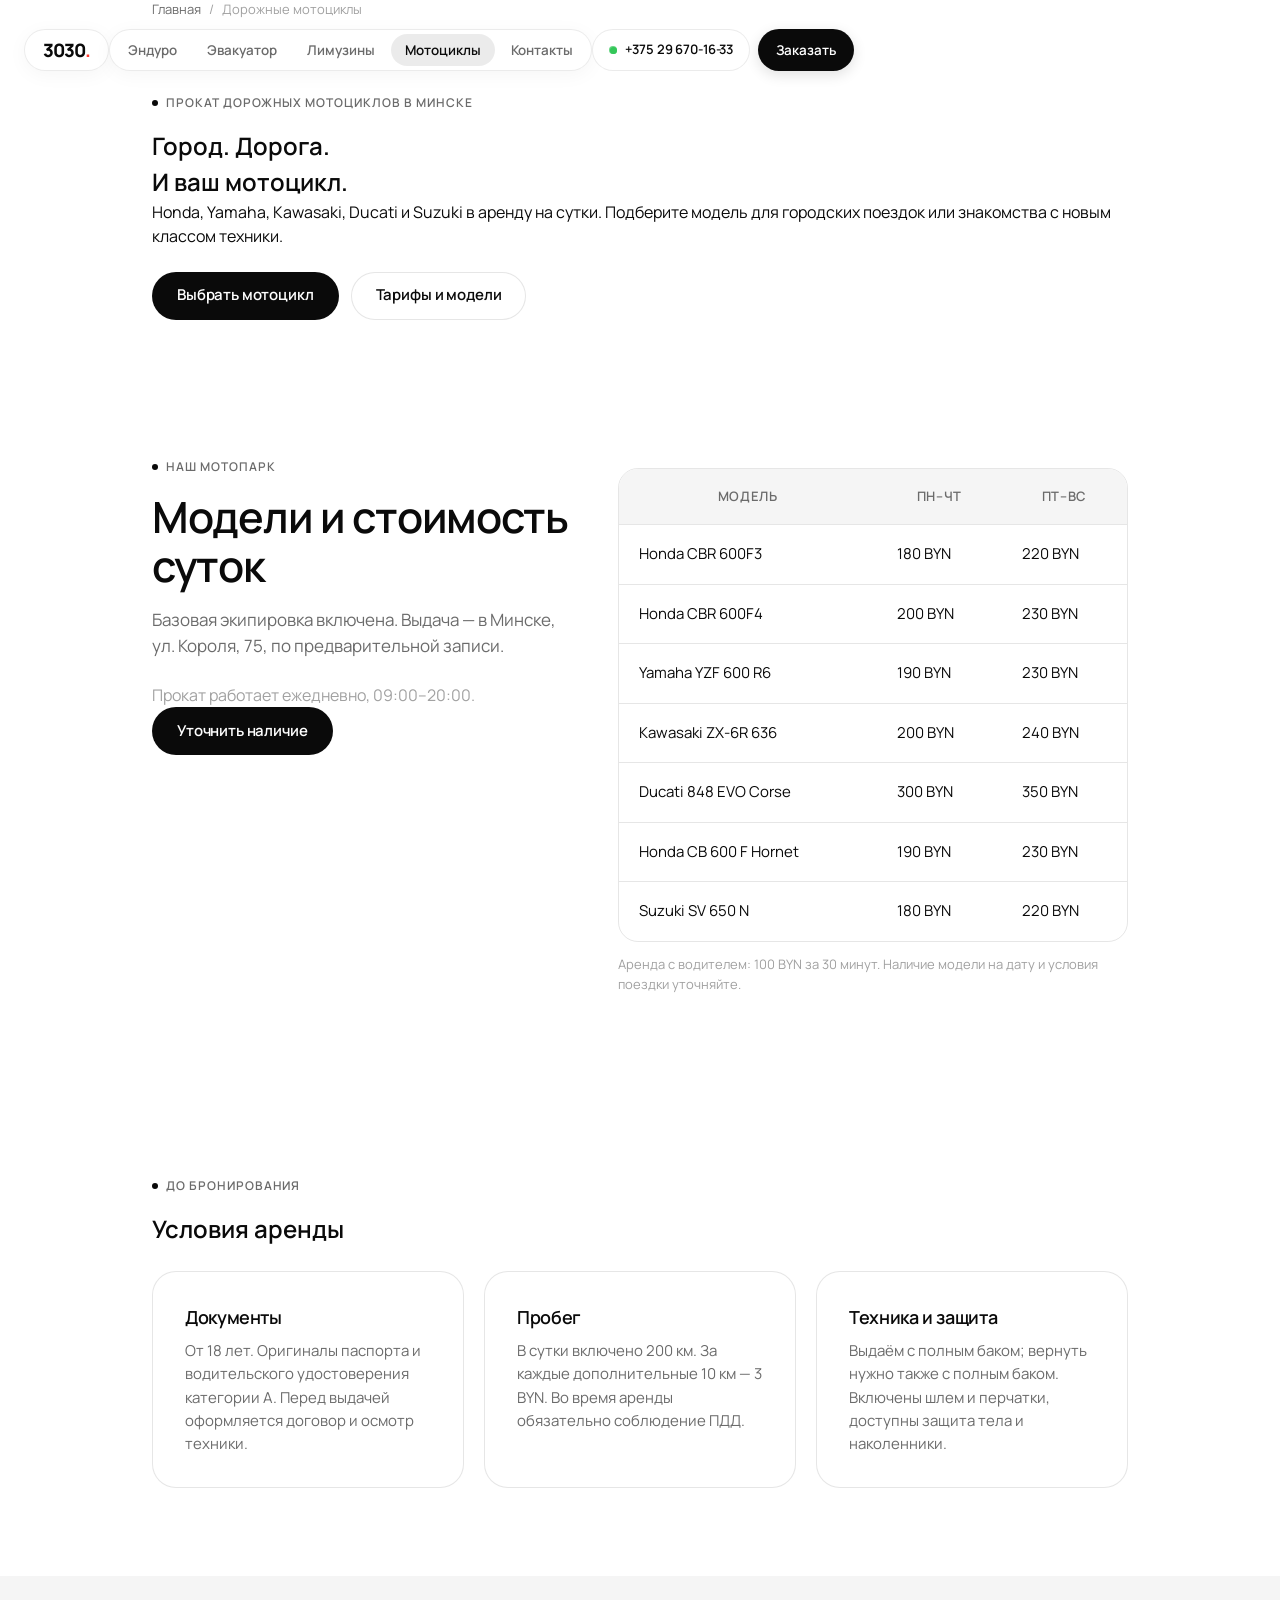
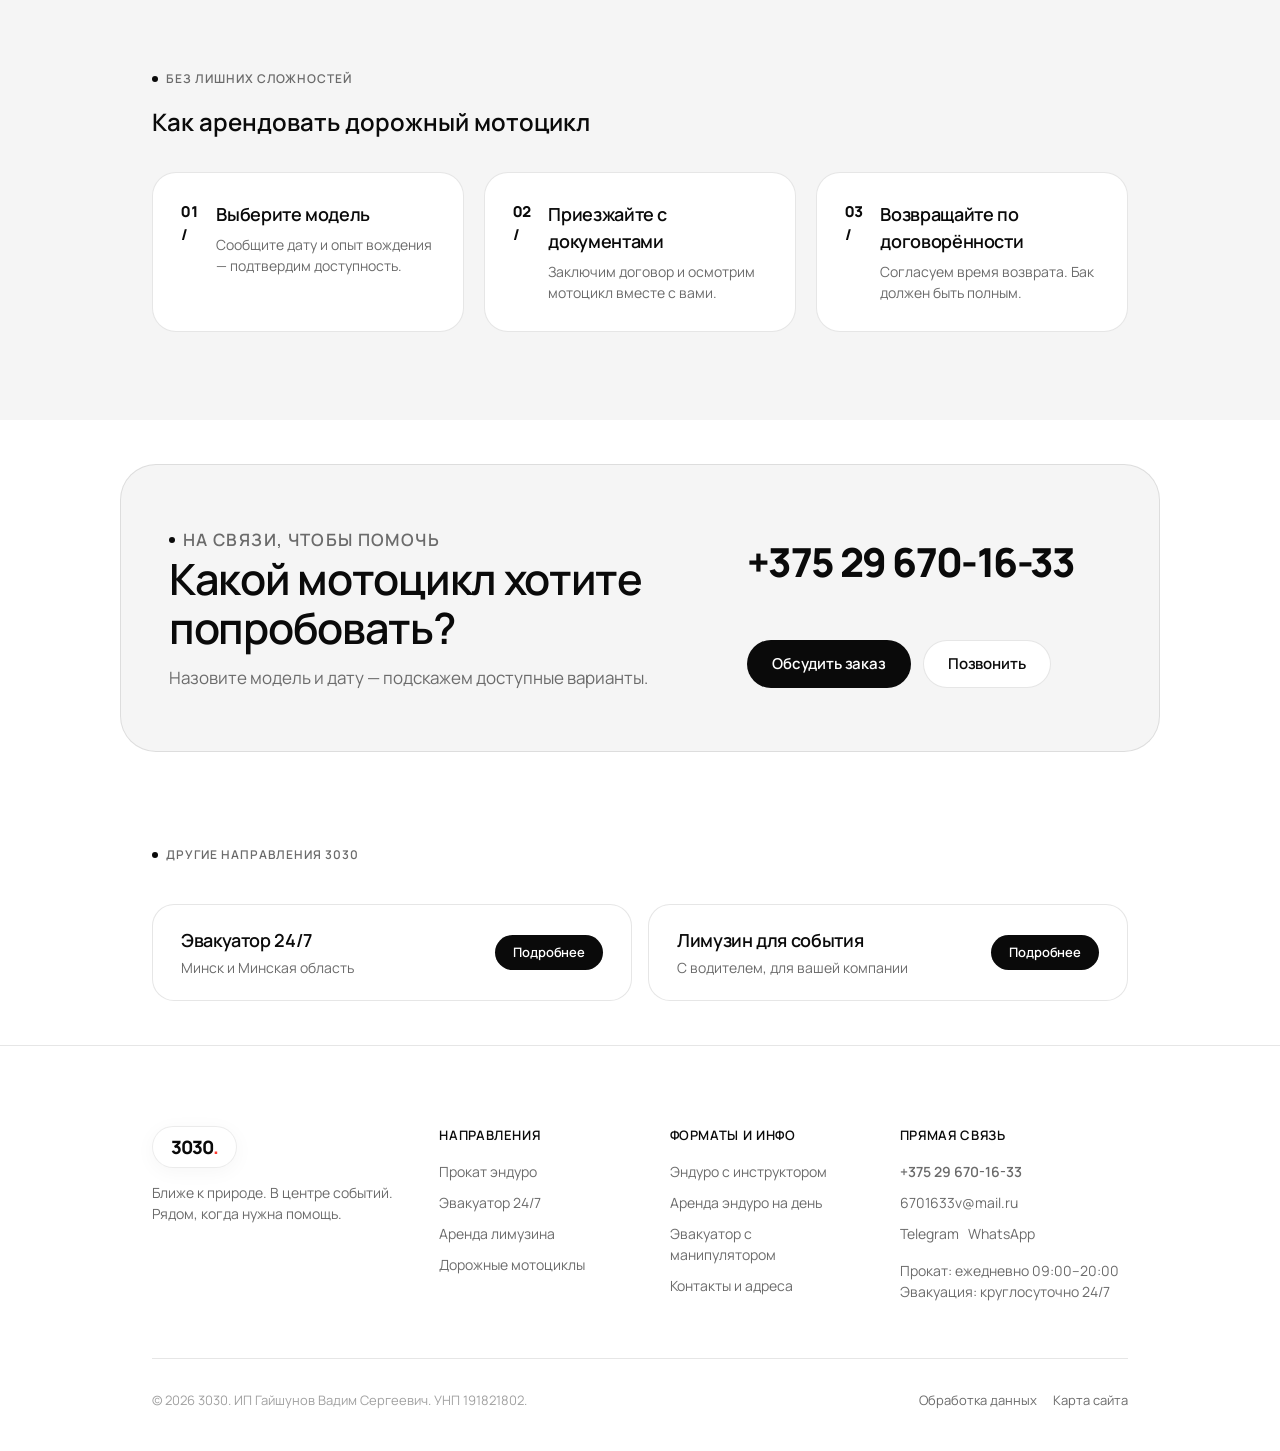
==== commit 4eea9277: "Replace large arrow icons with clean text CTA pills and remove clunky vehicle icons" ====
--- a/arenda-moto/index.html
+++ b/arenda-moto/index.html
@@ -1,5 +1,5 @@
 <!doctype html>
 <html lang="ru" class="no-js"><head><meta charset="utf-8"><meta name="viewport" content="width=device-width,initial-scale=1"><title>Прокат мотоциклов в Минске от 180 BYN в сутки | 3030</title><meta name="description" content="Аренда дорожных мотоциклов: Honda, Yamaha, Kawasaki, Ducati, Suzuki. Экипировка включена. Тарифы от 180 BYN/сутки. Минск, ул. Короля, 75."><meta name="robots" content="noindex,follow"><meta name="theme-color" content="#214d38"><meta name="format-detection" content="telephone=no"><link rel="canonical" href="https://yaroslavkiri4ykknifhit-max.github.io/vadim/arenda-moto/"><link rel="icon" href="../assets/favicon.svg" type="image/svg+xml"><link rel="apple-touch-icon" href="../assets/apple-touch-icon.png"><meta property="og:type" content="website"><meta property="og:locale" content="ru_RU"><meta property="og:site_name" content="3030"><meta property="og:title" content="Прокат мотоциклов в Минске от 180 BYN в сутки | 3030"><meta property="og:description" content="Аренда дорожных мотоциклов: Honda, Yamaha, Kawasaki, Ducati, Suzuki. Экипировка включена. Тарифы от 180 BYN/сутки. Минск, ул. Короля, 75."><meta property="og:url" content="https://yaroslavkiri4ykknifhit-max.github.io/vadim/arenda-moto/"><meta property="og:image" content="https://yaroslavkiri4ykknifhit-max.github.io/vadim/assets/og-cover.jpg"><meta property="og:image:width" content="1200"><meta property="og:image:height" content="630"><meta property="og:image:alt" content="3030: эндуро, эвакуатор и лимузины в Минске"><meta name="twitter:card" content="summary_large_image"><link rel="preload" href="../assets/fonts/manrope-800.woff" as="font" type="font/woff" crossorigin><link rel="stylesheet" href="../assets/site.css"><script src="../assets/site.js" defer></script><script type="application/ld+json">{"@context": "https://schema.org", "@graph": [{"@type": "Organization", "@id": "https://yaroslavkiri4ykknifhit-max.github.io/vadim/#organization", "name": "3030", "legalName": "ИП Гайшунов Вадим Сергеевич", "taxID": "191821802", "url": "https://yaroslavkiri4ykknifhit-max.github.io/vadim/", "telephone": "+375296701633", "email": "6701633v@mail.ru", "logo": "https://yaroslavkiri4ykknifhit-max.github.io/vadim/assets/favicon.svg", "sameAs": ["https://t.me/vadim3030"]}, {"@type": "WebSite", "@id": "https://yaroslavkiri4ykknifhit-max.github.io/vadim/#website", "url": "https://yaroslavkiri4ykknifhit-max.github.io/vadim/", "name": "3030 — прокат и эвакуация в Минске", "inLanguage": "ru-BY", "publisher": {"@id": "https://yaroslavkiri4ykknifhit-max.github.io/vadim/#organization"}}, {"@type": "WebPage", "@id": "https://yaroslavkiri4ykknifhit-max.github.io/vadim/arenda-moto/#webpage", "url": "https://yaroslavkiri4ykknifhit-max.github.io/vadim/arenda-moto/", "name": "Прокат мотоциклов в Минске от 180 BYN в сутки | 3030", "description": "Аренда дорожных мотоциклов: Honda, Yamaha, Kawasaki, Ducati, Suzuki. Экипировка включена. Тарифы от 180 BYN/сутки. Минск, ул. Короля, 75.", "inLanguage": "ru-BY", "isPartOf": {"@id": "https://yaroslavkiri4ykknifhit-max.github.io/vadim/#website"}, "dateModified": "2026-10-05"}, {"@type": "SportsActivityLocation", "@id": "https://yaroslavkiri4ykknifhit-max.github.io/vadim/#enduro-location", "name": "3030 — прокат эндуро в Лусково", "url": "https://yaroslavkiri4ykknifhit-max.github.io/vadim/enduro/", "telephone": "+375296701633", "image": "https://yaroslavkiri4ykknifhit-max.github.io/vadim/assets/images/enduro-6.webp", "parentOrganization": {"@id": "https://yaroslavkiri4ykknifhit-max.github.io/vadim/#organization"}, "address": {"@type": "PostalAddress", "addressLocality": "Лусково", "addressRegion": "Минская область, Минский район", "addressCountry": "BY"}, "openingHoursSpecification": {"@type": "OpeningHoursSpecification", "dayOfWeek": ["Monday", "Tuesday", "Wednesday", "Thursday", "Friday", "Saturday", "Sunday"], "opens": "09:00", "closes": "20:00"}}, {"@type": "BreadcrumbList", "@id": "https://yaroslavkiri4ykknifhit-max.github.io/vadim/arenda-moto/#breadcrumb", "itemListElement": [{"@type": "ListItem", "position": 1, "name": "Главная", "item": "https://yaroslavkiri4ykknifhit-max.github.io/vadim/"}, {"@type": "ListItem", "position": 2, "name": "Мотоциклы", "item": "https://yaroslavkiri4ykknifhit-max.github.io/vadim/arenda-moto/"}]}, {"@type": "Service", "@id": "https://yaroslavkiri4ykknifhit-max.github.io/vadim/arenda-moto/#service", "name": "Прокат дорожных мотоциклов", "serviceType": "Прокат дорожных мотоциклов", "provider": {"@id": "https://yaroslavkiri4ykknifhit-max.github.io/vadim/#organization"}, "areaServed": [{"@type": "City", "name": "Минск"}, {"@type": "AdministrativeArea", "name": "Минская область"}], "url": "https://yaroslavkiri4ykknifhit-max.github.io/vadim/arenda-moto/"}]}</script></head><body data-service="moto" data-metrika=""><a class="skip-link" href="#main">Перейти к содержанию</a>
-    <header class="header"><div class="header-inner"><a class="brand" href="../" aria-label="3030 — главная"><span class="brand-mark">3030<span class="brand-dot">.</span></span></a><nav class="nav" id="navigation" aria-label="Основная навигация"><a href="../enduro/"><svg viewBox="0 0 24 24" fill="none" stroke="currentColor" stroke-width="1.6" stroke-linecap="round" stroke-linejoin="round" aria-hidden="true"><circle cx="5" cy="16" r="4"/><circle cx="19" cy="16" r="4"/><path d="m5 16 5-8 4 8H5m14 0L15 4h-3M8 8h4"/></svg><span>Эндуро</span></a><a href="../evacuator/"><svg viewBox="0 0 24 24" fill="none" stroke="currentColor" stroke-width="1.6" stroke-linecap="round" stroke-linejoin="round" aria-hidden="true"><path d="M2 7h12v11H2zM14 11h4l4 4v3h-8M5 7l4-4h6"/><circle cx="6" cy="18" r="2"/><circle cx="18" cy="18" r="2"/></svg><span>Эвакуатор</span></a><a href="../limuzin/"><svg viewBox="0 0 24 24" fill="none" stroke="currentColor" stroke-width="1.6" stroke-linecap="round" stroke-linejoin="round" aria-hidden="true"><path d="m4 10 3-5h10l3 5 2 2v6H2v-6l2-2Zm0 0h16M6 14h2m8 0h2M5 18v2m14-2v2"/></svg><span>Лимузины</span></a><a href="../arenda-moto/" aria-current="page"><svg viewBox="0 0 24 24" fill="none" stroke="currentColor" stroke-width="1.6" stroke-linecap="round" stroke-linejoin="round" aria-hidden="true"><circle cx="5" cy="16" r="4"/><circle cx="19" cy="16" r="4"/><path d="m5 16 5-8 4 8H5m14 0L15 4h-3M8 8h4"/></svg><span>Мотоциклы</span></a><a href="../contacts/"><svg viewBox="0 0 24 24" fill="none" stroke="currentColor" stroke-width="1.6" stroke-linecap="round" stroke-linejoin="round" aria-hidden="true"><path d="M19 10c0 5-7 11-7 11S5 15 5 10a7 7 0 1 1 14 0Z"/><circle cx="12" cy="10" r="2"/></svg><span>Контакты</span></a></nav><div class="header-contact"><a class="header-phone" href="tel:+375296701633" aria-label="Позвонить: +375 29 670-16-33"><span class="live-indicator"><span class="live-ping"></span><span class="live-dot"></span></span><span>+375 29 670-16-33</span></a><button type="button" class="header-order-btn js-only" data-book="moto" data-context="Шапка сайта">Заказать</button><button class="menu-toggle js-only" aria-label="Открыть меню" aria-expanded="false" aria-controls="navigation"><svg viewBox="0 0 24 24" fill="none" stroke="currentColor" stroke-width="1.6" stroke-linecap="round" stroke-linejoin="round" aria-hidden="true"><path d="M4 7h16M4 12h16M4 17h16"/></svg></button></div></div></header><main id="main"><div class="container"><nav class="breadcrumbs" aria-label="Хлебные крошки"><a href="../">Главная</a><span aria-hidden="true">/</span><span aria-current="page">Дорожные мотоциклы</span></nav></div><section class="section-sm"><div class="container"><p class="eyebrow">Прокат дорожных мотоциклов в Минске</p><h1>Город. Дорога.<br>И ваш мотоцикл.</h1><p class="lead">Honda, Yamaha, Kawasaki, Ducati и Suzuki в аренду на сутки. Подберите модель для городских поездок или знакомства с новым классом техники.</p><div class="actions"><a class="btn " href="../contacts/#contact" data-book="moto" data-context="">Выбрать мотоцикл<svg viewBox="0 0 24 24" fill="none" stroke="currentColor" stroke-width="1.6" stroke-linecap="round" stroke-linejoin="round" aria-hidden="true"><path d="M5 12h14M13 6l6 6-6 6"/></svg></a><a class="btn secondary" href="#prices">Тарифы и модели</a></div></div></section>
-    <section class="section white" id="prices"><div class="container prices-layout"><div><p class="eyebrow">Наш мотопарк</p><h2>Модели и стоимость суток</h2><p class="lead">Базовая экипировка включена. Выдача — в Минске, ул. Короля, 75, по предварительной записи.</p><p class="small muted">Прокат работает ежедневно, 09:00–20:00.</p><a class="btn " href="../contacts/#contact" data-book="moto" data-context="">Уточнить наличие<svg viewBox="0 0 24 24" fill="none" stroke="currentColor" stroke-width="1.6" stroke-linecap="round" stroke-linejoin="round" aria-hidden="true"><path d="M5 12h14M13 6l6 6-6 6"/></svg></a></div><div><table class="price-table"><thead><tr><th scope="col">Модель</th><th scope="col">Пн–чт</th><th scope="col">Пт–вс</th></tr></thead><tbody><tr><td>Honda CBR 600F3</td><td>180 BYN</td><td>220 BYN</td></tr><tr><td>Honda CBR 600F4</td><td>200 BYN</td><td>230 BYN</td></tr><tr><td>Yamaha YZF 600 R6</td><td>190 BYN</td><td>230 BYN</td></tr><tr><td>Kawasaki ZX-6R 636</td><td>200 BYN</td><td>240 BYN</td></tr><tr><td>Ducati 848 EVO Corse</td><td>300 BYN</td><td>350 BYN</td></tr><tr><td>Honda CB 600 F Hornet</td><td>190 BYN</td><td>230 BYN</td></tr><tr><td>Suzuki SV 650 N</td><td>180 BYN</td><td>220 BYN</td></tr></tbody></table><p class="price-note">Аренда с водителем: 100 BYN за 30 минут. Наличие модели на дату и условия поездки уточняйте.</p></div></div></section><section class="section"><div class="container"><p class="eyebrow">До бронирования</p><h2>Условия аренды</h2><div class="info-grid"><article class="info-card"><svg viewBox="0 0 24 24" fill="none" stroke="currentColor" stroke-width="1.6" stroke-linecap="round" stroke-linejoin="round" aria-hidden="true"><path d="m12 3 8 3v6c0 5-8 9-8 9s-8-4-8-9V6l8-3Z"/><path d="m8 12 3 3 5-6"/></svg><h3>Документы</h3><p>От 18 лет. Оригиналы паспорта и водительского удостоверения категории A. Перед выдачей оформляется договор и осмотр техники.</p></article><article class="info-card"><svg viewBox="0 0 24 24" fill="none" stroke="currentColor" stroke-width="1.6" stroke-linecap="round" stroke-linejoin="round" aria-hidden="true"><circle cx="6" cy="6" r="3"/><circle cx="18" cy="18" r="3"/><path d="M9 6h6a4 4 0 0 1 0 8H9a4 4 0 0 0 0 8"/></svg><h3>Пробег</h3><p>В сутки включено 200 км. За каждые дополнительные 10 км — 3 BYN. Во время аренды обязательно соблюдение ПДД.</p></article><article class="info-card"><svg viewBox="0 0 24 24" fill="none" stroke="currentColor" stroke-width="1.6" stroke-linecap="round" stroke-linejoin="round" aria-hidden="true"><circle cx="5" cy="16" r="4"/><circle cx="19" cy="16" r="4"/><path d="m5 16 5-8 4 8H5m14 0L15 4h-3M8 8h4"/></svg><h3>Техника и защита</h3><p>Выдаём с полным баком; вернуть нужно также с полным баком. Включены шлем и перчатки, доступны защита тела и наколенники.</p></article></div></div></section><section class="section sage"><div class="container"><p class="eyebrow">Без лишних сложностей</p><h2>Как арендовать дорожный мотоцикл</h2><div class="steps"><div class="step"><span class="step-index">01 /</span><div><h3>Выберите модель</h3><p>Сообщите дату и опыт вождения — подтвердим доступность.</p></div></div><div class="step"><span class="step-index">02 /</span><div><h3>Приезжайте с документами</h3><p>Заключим договор и осмотрим мотоцикл вместе с вами.</p></div></div><div class="step"><span class="step-index">03 /</span><div><h3>Возвращайте по договорённости</h3><p>Согласуем время возврата. Бак должен быть полным.</p></div></div></div></div></section><section class="section-sm"><div class="container cta-panel"><div><p class="eyebrow">На связи, чтобы помочь</p><h2>Какой мотоцикл хотите попробовать?</h2><p>Назовите модель и дату — подскажем доступные варианты.</p></div><div class="cta-actions"><a class="phone-large" href="tel:+375296701633">+375 29 670-16-33</a><div class="actions"><a class="btn " href="../contacts/#contact" data-book="moto" data-context="">Обсудить заказ<svg viewBox="0 0 24 24" fill="none" stroke="currentColor" stroke-width="1.6" stroke-linecap="round" stroke-linejoin="round" aria-hidden="true"><path d="M5 12h14M13 6l6 6-6 6"/></svg></a><a class="btn secondary" href="tel:+375296701633">Позвонить<svg viewBox="0 0 24 24" fill="none" stroke="currentColor" stroke-width="1.6" stroke-linecap="round" stroke-linejoin="round" aria-hidden="true"><path d="m7 3 3 5-3 3c2 3 3 4 6 6l3-3 5 3c0 3-2 5-5 4C8 19 5 16 3 8 2 5 4 3 7 3Z"/></svg></a></div></div></div></section><section class="section-sm"><div class="container"><p class="eyebrow">Другие направления 3030</p><div class="related-grid"><a class="related" href="../evacuator/"><svg viewBox="0 0 24 24" fill="none" stroke="currentColor" stroke-width="1.6" stroke-linecap="round" stroke-linejoin="round" aria-hidden="true"><path d="M2 7h12v11H2zM14 11h4l4 4v3h-8M5 7l4-4h6"/><circle cx="6" cy="18" r="2"/><circle cx="18" cy="18" r="2"/></svg><div><h3>Эвакуатор 24/7</h3><p>Минск и Минская область</p></div><span class="arrow"><svg viewBox="0 0 24 24" fill="none" stroke="currentColor" stroke-width="1.6" stroke-linecap="round" stroke-linejoin="round" aria-hidden="true"><path d="M6 18 18 6M6 6h12v12"/></svg></span></a><a class="related" href="../limuzin/"><svg viewBox="0 0 24 24" fill="none" stroke="currentColor" stroke-width="1.6" stroke-linecap="round" stroke-linejoin="round" aria-hidden="true"><path d="m4 10 3-5h10l3 5 2 2v6H2v-6l2-2Zm0 0h16M6 14h2m8 0h2M5 18v2m14-2v2"/></svg><div><h3>Лимузин для события</h3><p>С водителем, для вашей компании</p></div><span class="arrow"><svg viewBox="0 0 24 24" fill="none" stroke="currentColor" stroke-width="1.6" stroke-linecap="round" stroke-linejoin="round" aria-hidden="true"><path d="M6 18 18 6M6 6h12v12"/></svg></span></a></div></div></section></main><footer class="footer"><div class="container"><div class="footer-grid"><div><a class="brand" href="../" aria-label="3030 — главная"><span class="brand-mark">3030<span class="brand-dot">.</span></span></a><p style="margin-top:14px">Ближе к природе. В центре событий.<br>Рядом, когда нужна помощь.</p></div><div><div class="footer-title">Направления</div><ul><li><a href="../enduro/">Прокат эндуро</a></li><li><a href="../evacuator/">Эвакуатор 24/7</a></li><li><a href="../limuzin/">Аренда лимузина</a></li><li><a href="../arenda-moto/">Дорожные мотоциклы</a></li></ul></div><div><div class="footer-title">Форматы и инфо</div><ul><li><a href="../enduro/s-instruktorom/">Эндуро с инструктором</a></li><li><a href="../enduro/na-den/">Аренда эндуро на день</a></li><li><a href="../evacuator/manipulyator/">Эвакуатор с манипулятором</a></li><li><a href="../contacts/">Контакты и адреса</a></li></ul></div><div><div class="footer-title">Прямая связь</div><ul><li><a href="tel:+375296701633"><strong>+375 29 670-16-33</strong></a></li><li><a href="mailto:6701633v@mail.ru">6701633v@mail.ru</a></li><li><a href="https://t.me/vadim3030" target="_blank" rel="noopener noreferrer" data-messenger="telegram">Telegram ↗</a> &nbsp; <a href="https://wa.me/375296701633" target="_blank" rel="noopener noreferrer" data-messenger="whatsapp">WhatsApp ↗</a></li></ul><p style="margin-top:16px">Прокат: ежедневно 09:00–20:00<br>Эвакуация: круглосуточно 24/7</p></div></div><div class="footer-bottom"><span>© 2026 3030. ИП Гайшунов Вадим Сергеевич. УНП 191821802.</span><div><a href="../privacy/">Обработка данных</a><a href="../sitemap.xml">Карта сайта</a></div></div></div></footer>
-    <div class="mobile-bar" aria-label="Быстрая связь"><a class="btn secondary" href="tel:+375296701633">Позвонить<svg viewBox="0 0 24 24" fill="none" stroke="currentColor" stroke-width="1.6" stroke-linecap="round" stroke-linejoin="round" aria-hidden="true"><path d="m7 3 3 5-3 3c2 3 3 4 6 6l3-3 5 3c0 3-2 5-5 4C8 19 5 16 3 8 2 5 4 3 7 3Z"/></svg></a><a class="btn " href="../contacts/#contact" data-book="moto" data-context="">Обсудить заказ<svg viewBox="0 0 24 24" fill="none" stroke="currentColor" stroke-width="1.6" stroke-linecap="round" stroke-linejoin="round" aria-hidden="true"><path d="M5 12h14M13 6l6 6-6 6"/></svg></a></div><dialog id="booking-dialog" class="dialog" aria-labelledby="booking-title"><button class="dialog-close" aria-label="Закрыть" data-close><svg viewBox="0 0 24 24" fill="none" stroke="currentColor" stroke-width="1.6" stroke-linecap="round" stroke-linejoin="round" aria-hidden="true"><path d="m6 6 12 12M6 18 18 6"/></svg></button><p class="eyebrow">Напрямую владельцу</p><h2 id="booking-title">Давайте договоримся о поездке</h2><p class="dialog-intro">Выберите услугу и напишите нам. Уточним свободное время, детали и стоимость.</p><form id="booking-form"><fieldset class="form-services"><legend>Что вас интересует?</legend><label><input type="radio" name="service" value="enduro" checked><span>Эндуро</span></label><label><input type="radio" name="service" value="evacuator"><span>Эвакуатор</span></label><label><input type="radio" name="service" value="limuzin"><span>Лимузин</span></label><label><input type="radio" name="service" value="moto"><span>Мотоцикл</span></label></fieldset><p id="booking-context" class="small" hidden></p><div class="form-row"><div class="field"><label for="booking-name">Как к вам обращаться</label><input id="booking-name" name="name" autocomplete="given-name" maxlength="60" placeholder="Ваше имя"></div><div class="field"><label for="booking-date">Желаемая дата</label><input id="booking-date" type="date" name="date"></div></div><div class="field"><label for="booking-comment">Пожелания <span class="muted">(необязательно)</span></label><textarea id="booking-comment" name="comment" maxlength="1200" placeholder="Например: едем вдвоём, опыта пока нет"></textarea></div><p class="form-error" id="booking-error" role="alert" hidden></p><div class="form-submit"><button type="submit" name="channel" value="whatsapp" class="btn">В WhatsApp <svg viewBox="0 0 24 24" fill="none" stroke="currentColor" stroke-width="1.6" stroke-linecap="round" stroke-linejoin="round" aria-hidden="true"><path d="M6 18 18 6M6 6h12v12"/></svg></button><button type="submit" name="channel" value="telegram" class="btn secondary">В Telegram <svg viewBox="0 0 24 24" fill="none" stroke="currentColor" stroke-width="1.6" stroke-linecap="round" stroke-linejoin="round" aria-hidden="true"><path d="M6 18 18 6M6 6h12v12"/></svg></button></div><p class="form-help">Откроется чат с готовым текстом. Нажмите «Отправить» в мессенджере, чтобы мы получили запрос. Это обращение, а не подтверждённая бронь. <a href="../privacy/">Обработка данных</a>.</p><p id="booking-handoff" role="status" class="form-help" hidden></p><a id="booking-fallback" class="link small" target="_blank" rel="noopener noreferrer" hidden>Открыть чат вручную <svg viewBox="0 0 24 24" fill="none" stroke="currentColor" stroke-width="1.6" stroke-linecap="round" stroke-linejoin="round" aria-hidden="true"><path d="M6 18 18 6M6 6h12v12"/></svg></a></form><p class="form-help">Нужна помощь сейчас? <a href="tel:+375296701633">+375 29 670-16-33</a></p></dialog><dialog id="lightbox" class="dialog lightbox" aria-label="Просмотр фотографии"><button class="dialog-close" aria-label="Закрыть фотографию" data-close><svg viewBox="0 0 24 24" fill="none" stroke="currentColor" stroke-width="1.6" stroke-linecap="round" stroke-linejoin="round" aria-hidden="true"><path d="m6 6 12 12M6 18 18 6"/></svg></button><img id="lightbox-img" alt="" width="1200" height="900"><p id="lightbox-caption"></p></dialog></body></html>+    <header class="header"><div class="header-inner"><a class="brand" href="../" aria-label="3030 — главная"><span class="brand-mark">3030<span class="brand-dot">.</span></span></a><nav class="nav" id="navigation" aria-label="Основная навигация"><a href="../enduro/"><span>Эндуро</span></a><a href="../evacuator/"><span>Эвакуатор</span></a><a href="../limuzin/"><span>Лимузины</span></a><a href="../arenda-moto/" aria-current="page"><span>Мотоциклы</span></a><a href="../contacts/"><span>Контакты</span></a></nav><div class="header-contact"><a class="header-phone" href="tel:+375296701633" aria-label="Позвонить: +375 29 670-16-33"><span class="live-indicator"><span class="live-ping"></span><span class="live-dot"></span></span><span>+375 29 670-16-33</span></a><button type="button" class="header-order-btn js-only" data-book="moto" data-context="Шапка сайта">Заказать</button><button class="menu-toggle js-only" aria-label="Открыть меню" aria-expanded="false" aria-controls="navigation"><svg width="16" height="16" viewBox="0 0 24 24" fill="none" stroke="currentColor" stroke-width="1.6" stroke-linecap="round" stroke-linejoin="round" aria-hidden="true"><path d="M4 7h16M4 12h16M4 17h16"/></svg></button></div></div></header><main id="main"><div class="container"><nav class="breadcrumbs" aria-label="Хлебные крошки"><a href="../">Главная</a><span aria-hidden="true">/</span><span aria-current="page">Дорожные мотоциклы</span></nav></div><section class="section-sm"><div class="container"><p class="eyebrow">Прокат дорожных мотоциклов в Минске</p><h1>Город. Дорога.<br>И ваш мотоцикл.</h1><p class="lead">Honda, Yamaha, Kawasaki, Ducati и Suzuki в аренду на сутки. Подберите модель для городских поездок или знакомства с новым классом техники.</p><div class="actions"><a class="btn " href="../contacts/#contact" data-book="moto" data-context="">Выбрать мотоцикл</a><a class="btn secondary" href="#prices">Тарифы и модели</a></div></div></section>
+    <section class="section white" id="prices"><div class="container prices-layout"><div><p class="eyebrow">Наш мотопарк</p><h2>Модели и стоимость суток</h2><p class="lead">Базовая экипировка включена. Выдача — в Минске, ул. Короля, 75, по предварительной записи.</p><p class="small muted">Прокат работает ежедневно, 09:00–20:00.</p><a class="btn " href="../contacts/#contact" data-book="moto" data-context="">Уточнить наличие</a></div><div><table class="price-table"><thead><tr><th scope="col">Модель</th><th scope="col">Пн–чт</th><th scope="col">Пт–вс</th></tr></thead><tbody><tr><td>Honda CBR 600F3</td><td>180 BYN</td><td>220 BYN</td></tr><tr><td>Honda CBR 600F4</td><td>200 BYN</td><td>230 BYN</td></tr><tr><td>Yamaha YZF 600 R6</td><td>190 BYN</td><td>230 BYN</td></tr><tr><td>Kawasaki ZX-6R 636</td><td>200 BYN</td><td>240 BYN</td></tr><tr><td>Ducati 848 EVO Corse</td><td>300 BYN</td><td>350 BYN</td></tr><tr><td>Honda CB 600 F Hornet</td><td>190 BYN</td><td>230 BYN</td></tr><tr><td>Suzuki SV 650 N</td><td>180 BYN</td><td>220 BYN</td></tr></tbody></table><p class="price-note">Аренда с водителем: 100 BYN за 30 минут. Наличие модели на дату и условия поездки уточняйте.</p></div></div></section><section class="section"><div class="container"><p class="eyebrow">До бронирования</p><h2>Условия аренды</h2><div class="info-grid"><article class="info-card"><h3>Документы</h3><p>От 18 лет. Оригиналы паспорта и водительского удостоверения категории A. Перед выдачей оформляется договор и осмотр техники.</p></article><article class="info-card"><h3>Пробег</h3><p>В сутки включено 200 км. За каждые дополнительные 10 км — 3 BYN. Во время аренды обязательно соблюдение ПДД.</p></article><article class="info-card"><h3>Техника и защита</h3><p>Выдаём с полным баком; вернуть нужно также с полным баком. Включены шлем и перчатки, доступны защита тела и наколенники.</p></article></div></div></section><section class="section sage"><div class="container"><p class="eyebrow">Без лишних сложностей</p><h2>Как арендовать дорожный мотоцикл</h2><div class="steps"><div class="step"><span class="step-index">01 /</span><div><h3>Выберите модель</h3><p>Сообщите дату и опыт вождения — подтвердим доступность.</p></div></div><div class="step"><span class="step-index">02 /</span><div><h3>Приезжайте с документами</h3><p>Заключим договор и осмотрим мотоцикл вместе с вами.</p></div></div><div class="step"><span class="step-index">03 /</span><div><h3>Возвращайте по договорённости</h3><p>Согласуем время возврата. Бак должен быть полным.</p></div></div></div></div></section><section class="section-sm"><div class="container cta-panel"><div><p class="eyebrow">На связи, чтобы помочь</p><h2>Какой мотоцикл хотите попробовать?</h2><p>Назовите модель и дату — подскажем доступные варианты.</p></div><div class="cta-actions"><a class="phone-large" href="tel:+375296701633">+375 29 670-16-33</a><div class="actions"><a class="btn " href="../contacts/#contact" data-book="moto" data-context="">Обсудить заказ</a><a class="btn secondary" href="tel:+375296701633">Позвонить</a></div></div></div></section><section class="section-sm"><div class="container"><p class="eyebrow">Другие направления 3030</p><div class="related-grid"><a class="related" href="../evacuator/"><div class="related-info"><h3>Эвакуатор 24/7</h3><p>Минск и Минская область</p></div><span class="related-cta">Подробнее</span></a><a class="related" href="../limuzin/"><div class="related-info"><h3>Лимузин для события</h3><p>С водителем, для вашей компании</p></div><span class="related-cta">Подробнее</span></a></div></div></section></main><footer class="footer"><div class="container"><div class="footer-grid"><div><a class="brand" href="../" aria-label="3030 — главная"><span class="brand-mark">3030<span class="brand-dot">.</span></span></a><p style="margin-top:14px">Ближе к природе. В центре событий.<br>Рядом, когда нужна помощь.</p></div><div><div class="footer-title">Направления</div><ul><li><a href="../enduro/">Прокат эндуро</a></li><li><a href="../evacuator/">Эвакуатор 24/7</a></li><li><a href="../limuzin/">Аренда лимузина</a></li><li><a href="../arenda-moto/">Дорожные мотоциклы</a></li></ul></div><div><div class="footer-title">Форматы и инфо</div><ul><li><a href="../enduro/s-instruktorom/">Эндуро с инструктором</a></li><li><a href="../enduro/na-den/">Аренда эндуро на день</a></li><li><a href="../evacuator/manipulyator/">Эвакуатор с манипулятором</a></li><li><a href="../contacts/">Контакты и адреса</a></li></ul></div><div><div class="footer-title">Прямая связь</div><ul><li><a href="tel:+375296701633"><strong>+375 29 670-16-33</strong></a></li><li><a href="mailto:6701633v@mail.ru">6701633v@mail.ru</a></li><li><a href="https://t.me/vadim3030" target="_blank" rel="noopener noreferrer" data-messenger="telegram">Telegram</a> &nbsp; <a href="https://wa.me/375296701633" target="_blank" rel="noopener noreferrer" data-messenger="whatsapp">WhatsApp</a></li></ul><p style="margin-top:16px">Прокат: ежедневно 09:00–20:00<br>Эвакуация: круглосуточно 24/7</p></div></div><div class="footer-bottom"><span>© 2026 3030. ИП Гайшунов Вадим Сергеевич. УНП 191821802.</span><div><a href="../privacy/">Обработка данных</a><a href="../sitemap.xml">Карта сайта</a></div></div></div></footer>
+    <div class="mobile-bar" aria-label="Быстрая связь"><a class="btn secondary" href="tel:+375296701633">Позвонить</a><a class="btn " href="../contacts/#contact" data-book="moto" data-context="">Обсудить заказ</a></div><dialog id="booking-dialog" class="dialog" aria-labelledby="booking-title"><button class="dialog-close" aria-label="Закрыть" data-close><svg width="16" height="16" viewBox="0 0 24 24" fill="none" stroke="currentColor" stroke-width="1.6" stroke-linecap="round" stroke-linejoin="round" aria-hidden="true"><path d="m6 6 12 12M6 18 18 6"/></svg></button><p class="eyebrow">Напрямую владельцу</p><h2 id="booking-title">Давайте договоримся о поездке</h2><p class="dialog-intro">Выберите услугу и напишите нам. Уточним свободное время, детали и стоимость.</p><form id="booking-form"><fieldset class="form-services"><legend>Что вас интересует?</legend><label><input type="radio" name="service" value="enduro" checked><span>Эндуро</span></label><label><input type="radio" name="service" value="evacuator"><span>Эвакуатор</span></label><label><input type="radio" name="service" value="limuzin"><span>Лимузин</span></label><label><input type="radio" name="service" value="moto"><span>Мотоцикл</span></label></fieldset><p id="booking-context" class="small" hidden></p><div class="form-row"><div class="field"><label for="booking-name">Как к вам обращаться</label><input id="booking-name" name="name" autocomplete="given-name" maxlength="60" placeholder="Ваше имя"></div><div class="field"><label for="booking-date">Желаемая дата</label><input id="booking-date" type="date" name="date"></div></div><div class="field"><label for="booking-comment">Пожелания <span class="muted">(необязательно)</span></label><textarea id="booking-comment" name="comment" maxlength="1200" placeholder="Например: едем вдвоём, опыта пока нет"></textarea></div><p class="form-error" id="booking-error" role="alert" hidden></p><div class="form-submit"><button type="submit" name="channel" value="whatsapp" class="btn">В WhatsApp</button><button type="submit" name="channel" value="telegram" class="btn secondary">В Telegram</button></div><p class="form-help">Откроется чат с готовым текстом. Нажмите «Отправить» в мессенджере, чтобы мы получили запрос. Это обращение, а не подтверждённая бронь. <a href="../privacy/">Обработка данных</a>.</p><p id="booking-handoff" role="status" class="form-help" hidden></p><a id="booking-fallback" class="link small" target="_blank" rel="noopener noreferrer" hidden>Открыть чат вручную</a></form><p class="form-help">Нужна помощь сейчас? <a href="tel:+375296701633">+375 29 670-16-33</a></p></dialog><dialog id="lightbox" class="dialog lightbox" aria-label="Просмотр фотографии"><button class="dialog-close" aria-label="Закрыть фотографию" data-close><svg width="16" height="16" viewBox="0 0 24 24" fill="none" stroke="currentColor" stroke-width="1.6" stroke-linecap="round" stroke-linejoin="round" aria-hidden="true"><path d="m6 6 12 12M6 18 18 6"/></svg></button><img id="lightbox-img" alt="" width="1200" height="900"><p id="lightbox-caption"></p></dialog></body></html>
--- a/assets/site.css
+++ b/assets/site.css
@@ -1058,6 +1058,28 @@
   transition: transform 0.2s var(--ease-norma);
 }
 
+.card-cta {
+  display: inline-flex;
+  align-items: center;
+  justify-content: center;
+  padding: 6px 14px;
+  border-radius: var(--radius-pill);
+  background: var(--color-paper-2);
+  border: 1px solid var(--color-line);
+  color: var(--color-ink);
+  font-size: 0.8125rem;
+  font-weight: 600;
+  letter-spacing: -0.01em;
+  white-space: nowrap;
+  transition: all 0.2s var(--ease-norma);
+}
+
+.service-card:hover .card-cta {
+  background: var(--color-ink);
+  border-color: var(--color-ink);
+  color: var(--color-paper);
+}
+
 .service-card:hover .card-foot svg {
   transform: translate(2px, -2px);
 }
@@ -1845,6 +1867,11 @@
   transition: all 0.2s var(--ease-norma);
 }
 
+.nav-arrow-btn svg {
+  width: 16px;
+  height: 16px;
+}
+
 .nav-arrow-btn:hover {
   border-color: rgba(10, 10, 10, 0.3);
   background: var(--color-paper-2);
@@ -2288,11 +2315,13 @@
 .related {
   display: flex;
   align-items: center;
-  gap: 18px;
-  padding: 24px;
+  justify-content: space-between;
+  gap: 20px;
+  padding: 22px 28px;
   border-radius: 22px;
   border: 1px solid var(--color-line);
   background: var(--color-paper);
+  text-decoration: none;
   transition: all 0.25s var(--ease-norma);
 }
 
@@ -2302,28 +2331,53 @@
   transform: translateY(-2px);
 }
 
-.related svg {
-  width: 28px;
-  height: 28px;
-  color: var(--color-ink);
-}
-
+.related-info {
+  flex: 1;
+  min-width: 0;
+}
+
+.related-info h3,
 .related h3 {
   font-size: 1.125rem;
   font-weight: 700;
   letter-spacing: -0.02em;
-  margin: 0 0 2px;
-}
-
+  margin: 0 0 3px;
+  color: var(--color-ink);
+}
+
+.related-info p,
 .related p {
   font-size: 0.875rem;
   color: var(--color-ink-2);
   margin: 0;
 }
 
-.related .arrow {
-  margin-left: auto;
-  color: var(--color-ink-3);
+.related-cta {
+  display: inline-flex;
+  align-items: center;
+  justify-content: center;
+  padding: 8px 18px;
+  border-radius: var(--radius-pill);
+  background: var(--color-ink);
+  color: var(--color-paper);
+  font-size: 0.8125rem;
+  font-weight: 600;
+  letter-spacing: -0.01em;
+  white-space: nowrap;
+  flex-shrink: 0;
+  transition: all 0.2s var(--ease-norma);
+}
+
+.related:hover .related-cta {
+  background: #242424;
+  transform: translateY(-1px);
+}
+
+@media (max-width: 480px) {
+  .related {
+    padding: 18px 20px;
+    gap: 14px;
+  }
 }
 
 /* Contacts Layout */
@@ -2551,6 +2605,20 @@
   grid-template-columns: 1fr 1fr;
   gap: 10px;
   margin-top: 20px;
+}
+
+.form-submit .btn {
+  padding: 12px 14px;
+  font-size: 0.875rem;
+  justify-content: center;
+  width: 100%;
+  box-sizing: border-box;
+}
+
+@media (max-width: 480px) {
+  .form-submit {
+    grid-template-columns: 1fr;
+  }
 }
 
 .lightbox {
@@ -2867,6 +2935,28 @@
   height: 14px;
 }
 
+.hero-ticket-btn {
+  display: inline-flex;
+  align-items: center;
+  justify-content: center;
+  padding: 8px 18px;
+  border-radius: var(--radius-pill);
+  background: var(--color-ink);
+  color: var(--color-paper);
+  font-size: 0.8125rem;
+  font-weight: 600;
+  letter-spacing: -0.01em;
+  text-decoration: none;
+  white-space: nowrap;
+  flex-shrink: 0;
+  transition: all 0.2s var(--ease-norma);
+}
+
+.hero-ticket-btn:hover {
+  background: #242424;
+  transform: translateY(-1px);
+}
+
 .quick-nav {
   display: flex;
   flex-wrap: wrap;
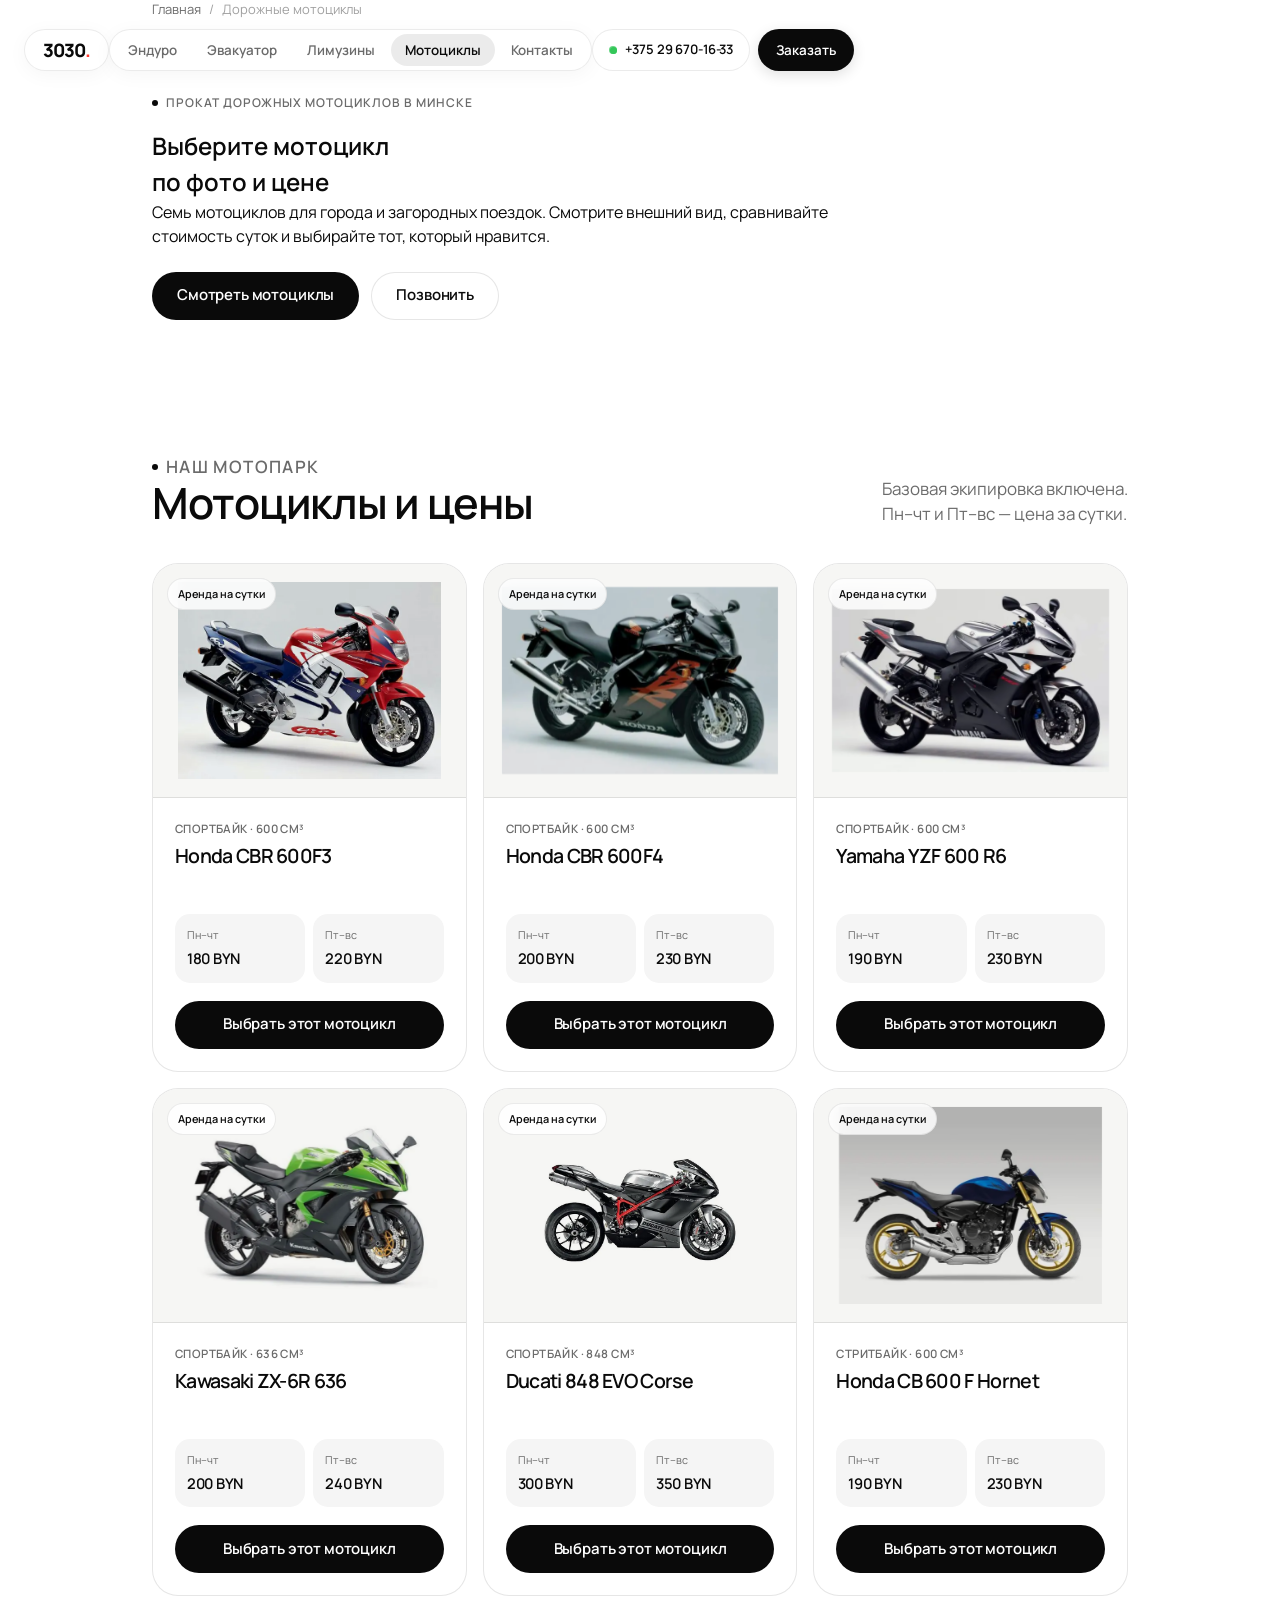
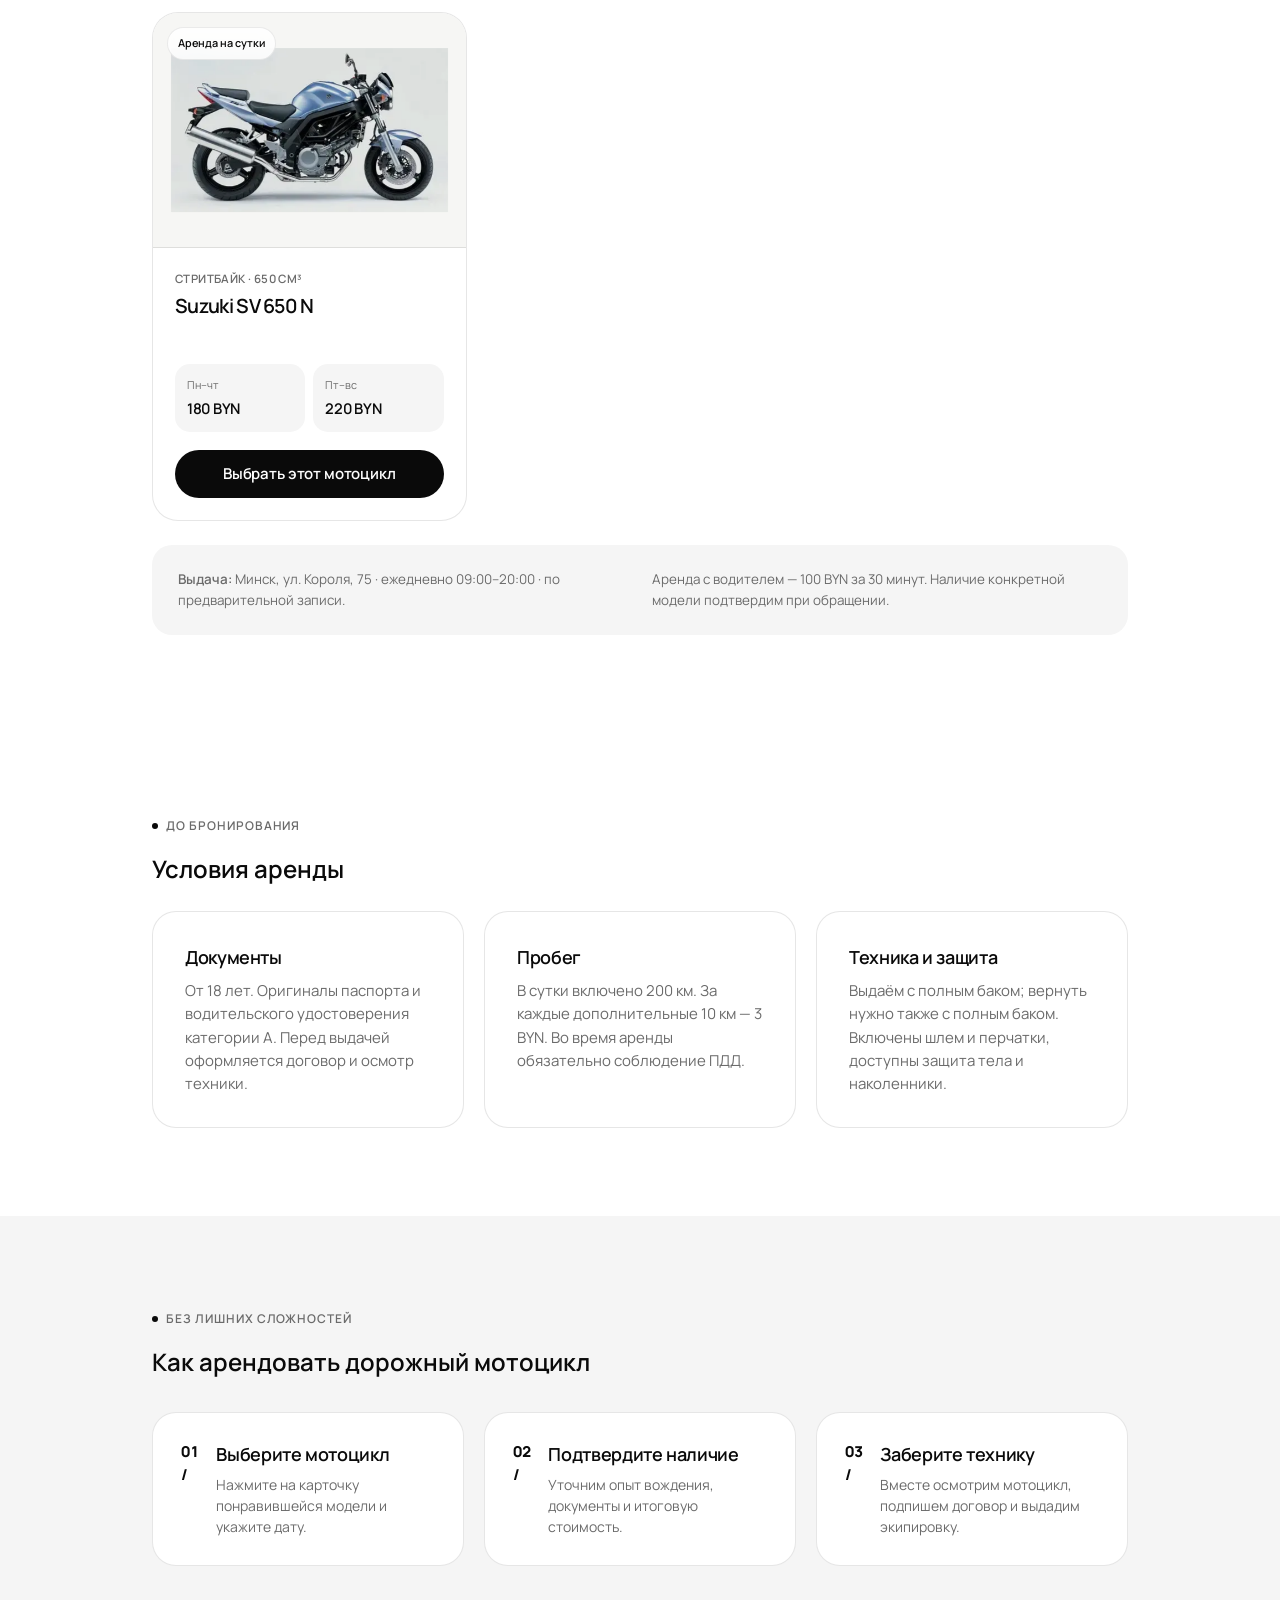
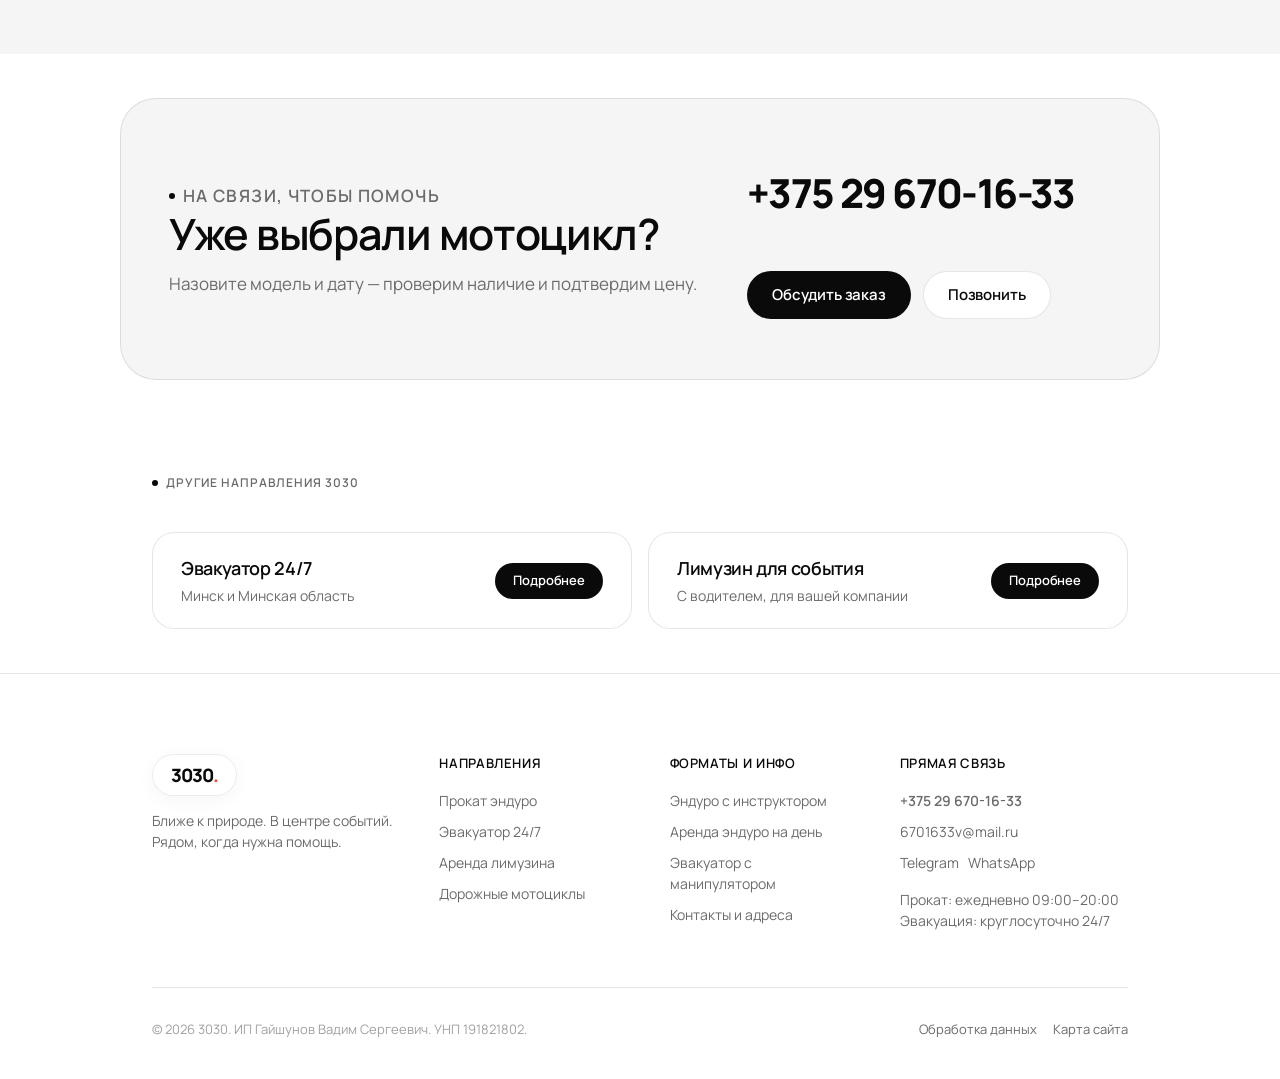
==== commit 45fd2da0: "Replace motorcycle price table with visual catalog" ====
--- a/arenda-moto/index.html
+++ b/arenda-moto/index.html
@@ -1,5 +1,5 @@
 <!doctype html>
-<html lang="ru" class="no-js"><head><meta charset="utf-8"><meta name="viewport" content="width=device-width,initial-scale=1"><title>Прокат мотоциклов в Минске от 180 BYN в сутки | 3030</title><meta name="description" content="Аренда дорожных мотоциклов: Honda, Yamaha, Kawasaki, Ducati, Suzuki. Экипировка включена. Тарифы от 180 BYN/сутки. Минск, ул. Короля, 75."><meta name="robots" content="noindex,follow"><meta name="theme-color" content="#214d38"><meta name="format-detection" content="telephone=no"><link rel="canonical" href="https://yaroslavkiri4ykknifhit-max.github.io/vadim/arenda-moto/"><link rel="icon" href="../assets/favicon.svg" type="image/svg+xml"><link rel="apple-touch-icon" href="../assets/apple-touch-icon.png"><meta property="og:type" content="website"><meta property="og:locale" content="ru_RU"><meta property="og:site_name" content="3030"><meta property="og:title" content="Прокат мотоциклов в Минске от 180 BYN в сутки | 3030"><meta property="og:description" content="Аренда дорожных мотоциклов: Honda, Yamaha, Kawasaki, Ducati, Suzuki. Экипировка включена. Тарифы от 180 BYN/сутки. Минск, ул. Короля, 75."><meta property="og:url" content="https://yaroslavkiri4ykknifhit-max.github.io/vadim/arenda-moto/"><meta property="og:image" content="https://yaroslavkiri4ykknifhit-max.github.io/vadim/assets/og-cover.jpg"><meta property="og:image:width" content="1200"><meta property="og:image:height" content="630"><meta property="og:image:alt" content="3030: эндуро, эвакуатор и лимузины в Минске"><meta name="twitter:card" content="summary_large_image"><link rel="preload" href="../assets/fonts/manrope-800.woff" as="font" type="font/woff" crossorigin><link rel="stylesheet" href="../assets/site.css"><script src="../assets/site.js" defer></script><script type="application/ld+json">{"@context": "https://schema.org", "@graph": [{"@type": "Organization", "@id": "https://yaroslavkiri4ykknifhit-max.github.io/vadim/#organization", "name": "3030", "legalName": "ИП Гайшунов Вадим Сергеевич", "taxID": "191821802", "url": "https://yaroslavkiri4ykknifhit-max.github.io/vadim/", "telephone": "+375296701633", "email": "6701633v@mail.ru", "logo": "https://yaroslavkiri4ykknifhit-max.github.io/vadim/assets/favicon.svg", "sameAs": ["https://t.me/vadim3030"]}, {"@type": "WebSite", "@id": "https://yaroslavkiri4ykknifhit-max.github.io/vadim/#website", "url": "https://yaroslavkiri4ykknifhit-max.github.io/vadim/", "name": "3030 — прокат и эвакуация в Минске", "inLanguage": "ru-BY", "publisher": {"@id": "https://yaroslavkiri4ykknifhit-max.github.io/vadim/#organization"}}, {"@type": "WebPage", "@id": "https://yaroslavkiri4ykknifhit-max.github.io/vadim/arenda-moto/#webpage", "url": "https://yaroslavkiri4ykknifhit-max.github.io/vadim/arenda-moto/", "name": "Прокат мотоциклов в Минске от 180 BYN в сутки | 3030", "description": "Аренда дорожных мотоциклов: Honda, Yamaha, Kawasaki, Ducati, Suzuki. Экипировка включена. Тарифы от 180 BYN/сутки. Минск, ул. Короля, 75.", "inLanguage": "ru-BY", "isPartOf": {"@id": "https://yaroslavkiri4ykknifhit-max.github.io/vadim/#website"}, "dateModified": "2026-10-05"}, {"@type": "SportsActivityLocation", "@id": "https://yaroslavkiri4ykknifhit-max.github.io/vadim/#enduro-location", "name": "3030 — прокат эндуро в Лусково", "url": "https://yaroslavkiri4ykknifhit-max.github.io/vadim/enduro/", "telephone": "+375296701633", "image": "https://yaroslavkiri4ykknifhit-max.github.io/vadim/assets/images/enduro-6.webp", "parentOrganization": {"@id": "https://yaroslavkiri4ykknifhit-max.github.io/vadim/#organization"}, "address": {"@type": "PostalAddress", "addressLocality": "Лусково", "addressRegion": "Минская область, Минский район", "addressCountry": "BY"}, "openingHoursSpecification": {"@type": "OpeningHoursSpecification", "dayOfWeek": ["Monday", "Tuesday", "Wednesday", "Thursday", "Friday", "Saturday", "Sunday"], "opens": "09:00", "closes": "20:00"}}, {"@type": "BreadcrumbList", "@id": "https://yaroslavkiri4ykknifhit-max.github.io/vadim/arenda-moto/#breadcrumb", "itemListElement": [{"@type": "ListItem", "position": 1, "name": "Главная", "item": "https://yaroslavkiri4ykknifhit-max.github.io/vadim/"}, {"@type": "ListItem", "position": 2, "name": "Мотоциклы", "item": "https://yaroslavkiri4ykknifhit-max.github.io/vadim/arenda-moto/"}]}, {"@type": "Service", "@id": "https://yaroslavkiri4ykknifhit-max.github.io/vadim/arenda-moto/#service", "name": "Прокат дорожных мотоциклов", "serviceType": "Прокат дорожных мотоциклов", "provider": {"@id": "https://yaroslavkiri4ykknifhit-max.github.io/vadim/#organization"}, "areaServed": [{"@type": "City", "name": "Минск"}, {"@type": "AdministrativeArea", "name": "Минская область"}], "url": "https://yaroslavkiri4ykknifhit-max.github.io/vadim/arenda-moto/"}]}</script></head><body data-service="moto" data-metrika=""><a class="skip-link" href="#main">Перейти к содержанию</a>
-    <header class="header"><div class="header-inner"><a class="brand" href="../" aria-label="3030 — главная"><span class="brand-mark">3030<span class="brand-dot">.</span></span></a><nav class="nav" id="navigation" aria-label="Основная навигация"><a href="../enduro/"><span>Эндуро</span></a><a href="../evacuator/"><span>Эвакуатор</span></a><a href="../limuzin/"><span>Лимузины</span></a><a href="../arenda-moto/" aria-current="page"><span>Мотоциклы</span></a><a href="../contacts/"><span>Контакты</span></a></nav><div class="header-contact"><a class="header-phone" href="tel:+375296701633" aria-label="Позвонить: +375 29 670-16-33"><span class="live-indicator"><span class="live-ping"></span><span class="live-dot"></span></span><span>+375 29 670-16-33</span></a><button type="button" class="header-order-btn js-only" data-book="moto" data-context="Шапка сайта">Заказать</button><button class="menu-toggle js-only" aria-label="Открыть меню" aria-expanded="false" aria-controls="navigation"><svg width="16" height="16" viewBox="0 0 24 24" fill="none" stroke="currentColor" stroke-width="1.6" stroke-linecap="round" stroke-linejoin="round" aria-hidden="true"><path d="M4 7h16M4 12h16M4 17h16"/></svg></button></div></div></header><main id="main"><div class="container"><nav class="breadcrumbs" aria-label="Хлебные крошки"><a href="../">Главная</a><span aria-hidden="true">/</span><span aria-current="page">Дорожные мотоциклы</span></nav></div><section class="section-sm"><div class="container"><p class="eyebrow">Прокат дорожных мотоциклов в Минске</p><h1>Город. Дорога.<br>И ваш мотоцикл.</h1><p class="lead">Honda, Yamaha, Kawasaki, Ducati и Suzuki в аренду на сутки. Подберите модель для городских поездок или знакомства с новым классом техники.</p><div class="actions"><a class="btn " href="../contacts/#contact" data-book="moto" data-context="">Выбрать мотоцикл</a><a class="btn secondary" href="#prices">Тарифы и модели</a></div></div></section>
-    <section class="section white" id="prices"><div class="container prices-layout"><div><p class="eyebrow">Наш мотопарк</p><h2>Модели и стоимость суток</h2><p class="lead">Базовая экипировка включена. Выдача — в Минске, ул. Короля, 75, по предварительной записи.</p><p class="small muted">Прокат работает ежедневно, 09:00–20:00.</p><a class="btn " href="../contacts/#contact" data-book="moto" data-context="">Уточнить наличие</a></div><div><table class="price-table"><thead><tr><th scope="col">Модель</th><th scope="col">Пн–чт</th><th scope="col">Пт–вс</th></tr></thead><tbody><tr><td>Honda CBR 600F3</td><td>180 BYN</td><td>220 BYN</td></tr><tr><td>Honda CBR 600F4</td><td>200 BYN</td><td>230 BYN</td></tr><tr><td>Yamaha YZF 600 R6</td><td>190 BYN</td><td>230 BYN</td></tr><tr><td>Kawasaki ZX-6R 636</td><td>200 BYN</td><td>240 BYN</td></tr><tr><td>Ducati 848 EVO Corse</td><td>300 BYN</td><td>350 BYN</td></tr><tr><td>Honda CB 600 F Hornet</td><td>190 BYN</td><td>230 BYN</td></tr><tr><td>Suzuki SV 650 N</td><td>180 BYN</td><td>220 BYN</td></tr></tbody></table><p class="price-note">Аренда с водителем: 100 BYN за 30 минут. Наличие модели на дату и условия поездки уточняйте.</p></div></div></section><section class="section"><div class="container"><p class="eyebrow">До бронирования</p><h2>Условия аренды</h2><div class="info-grid"><article class="info-card"><h3>Документы</h3><p>От 18 лет. Оригиналы паспорта и водительского удостоверения категории A. Перед выдачей оформляется договор и осмотр техники.</p></article><article class="info-card"><h3>Пробег</h3><p>В сутки включено 200 км. За каждые дополнительные 10 км — 3 BYN. Во время аренды обязательно соблюдение ПДД.</p></article><article class="info-card"><h3>Техника и защита</h3><p>Выдаём с полным баком; вернуть нужно также с полным баком. Включены шлем и перчатки, доступны защита тела и наколенники.</p></article></div></div></section><section class="section sage"><div class="container"><p class="eyebrow">Без лишних сложностей</p><h2>Как арендовать дорожный мотоцикл</h2><div class="steps"><div class="step"><span class="step-index">01 /</span><div><h3>Выберите модель</h3><p>Сообщите дату и опыт вождения — подтвердим доступность.</p></div></div><div class="step"><span class="step-index">02 /</span><div><h3>Приезжайте с документами</h3><p>Заключим договор и осмотрим мотоцикл вместе с вами.</p></div></div><div class="step"><span class="step-index">03 /</span><div><h3>Возвращайте по договорённости</h3><p>Согласуем время возврата. Бак должен быть полным.</p></div></div></div></div></section><section class="section-sm"><div class="container cta-panel"><div><p class="eyebrow">На связи, чтобы помочь</p><h2>Какой мотоцикл хотите попробовать?</h2><p>Назовите модель и дату — подскажем доступные варианты.</p></div><div class="cta-actions"><a class="phone-large" href="tel:+375296701633">+375 29 670-16-33</a><div class="actions"><a class="btn " href="../contacts/#contact" data-book="moto" data-context="">Обсудить заказ</a><a class="btn secondary" href="tel:+375296701633">Позвонить</a></div></div></div></section><section class="section-sm"><div class="container"><p class="eyebrow">Другие направления 3030</p><div class="related-grid"><a class="related" href="../evacuator/"><div class="related-info"><h3>Эвакуатор 24/7</h3><p>Минск и Минская область</p></div><span class="related-cta">Подробнее</span></a><a class="related" href="../limuzin/"><div class="related-info"><h3>Лимузин для события</h3><p>С водителем, для вашей компании</p></div><span class="related-cta">Подробнее</span></a></div></div></section></main><footer class="footer"><div class="container"><div class="footer-grid"><div><a class="brand" href="../" aria-label="3030 — главная"><span class="brand-mark">3030<span class="brand-dot">.</span></span></a><p style="margin-top:14px">Ближе к природе. В центре событий.<br>Рядом, когда нужна помощь.</p></div><div><div class="footer-title">Направления</div><ul><li><a href="../enduro/">Прокат эндуро</a></li><li><a href="../evacuator/">Эвакуатор 24/7</a></li><li><a href="../limuzin/">Аренда лимузина</a></li><li><a href="../arenda-moto/">Дорожные мотоциклы</a></li></ul></div><div><div class="footer-title">Форматы и инфо</div><ul><li><a href="../enduro/s-instruktorom/">Эндуро с инструктором</a></li><li><a href="../enduro/na-den/">Аренда эндуро на день</a></li><li><a href="../evacuator/manipulyator/">Эвакуатор с манипулятором</a></li><li><a href="../contacts/">Контакты и адреса</a></li></ul></div><div><div class="footer-title">Прямая связь</div><ul><li><a href="tel:+375296701633"><strong>+375 29 670-16-33</strong></a></li><li><a href="mailto:6701633v@mail.ru">6701633v@mail.ru</a></li><li><a href="https://t.me/vadim3030" target="_blank" rel="noopener noreferrer" data-messenger="telegram">Telegram</a> &nbsp; <a href="https://wa.me/375296701633" target="_blank" rel="noopener noreferrer" data-messenger="whatsapp">WhatsApp</a></li></ul><p style="margin-top:16px">Прокат: ежедневно 09:00–20:00<br>Эвакуация: круглосуточно 24/7</p></div></div><div class="footer-bottom"><span>© 2026 3030. ИП Гайшунов Вадим Сергеевич. УНП 191821802.</span><div><a href="../privacy/">Обработка данных</a><a href="../sitemap.xml">Карта сайта</a></div></div></div></footer>
+<html lang="ru" class="no-js"><head><meta charset="utf-8"><meta name="viewport" content="width=device-width,initial-scale=1"><title>Прокат мотоциклов в Минске от 180 BYN в сутки | 3030</title><meta name="description" content="Аренда дорожных мотоциклов: Honda, Yamaha, Kawasaki, Ducati, Suzuki. Экипировка включена. Тарифы от 180 BYN/сутки. Минск, ул. Короля, 75."><meta name="robots" content="noindex,follow"><meta name="theme-color" content="#214d38"><meta name="format-detection" content="telephone=no"><link rel="canonical" href="https://yaroslavkiri4ykknifhit-max.github.io/vadim/arenda-moto/"><link rel="icon" href="../assets/favicon.svg" type="image/svg+xml"><link rel="apple-touch-icon" href="../assets/apple-touch-icon.png"><meta property="og:type" content="website"><meta property="og:locale" content="ru_RU"><meta property="og:site_name" content="3030"><meta property="og:title" content="Прокат мотоциклов в Минске от 180 BYN в сутки | 3030"><meta property="og:description" content="Аренда дорожных мотоциклов: Honda, Yamaha, Kawasaki, Ducati, Suzuki. Экипировка включена. Тарифы от 180 BYN/сутки. Минск, ул. Короля, 75."><meta property="og:url" content="https://yaroslavkiri4ykknifhit-max.github.io/vadim/arenda-moto/"><meta property="og:image" content="https://yaroslavkiri4ykknifhit-max.github.io/vadim/assets/og-cover.jpg"><meta property="og:image:width" content="1200"><meta property="og:image:height" content="630"><meta property="og:image:alt" content="3030: эндуро, эвакуатор и лимузины в Минске"><meta name="twitter:card" content="summary_large_image"><link rel="preload" href="../assets/fonts/manrope-800.woff" as="font" type="font/woff" crossorigin><link rel="stylesheet" href="../assets/site.css"><script src="../assets/site.js" defer></script><script type="application/ld+json">{"@context": "https://schema.org", "@graph": [{"@type": "Organization", "@id": "https://yaroslavkiri4ykknifhit-max.github.io/vadim/#organization", "name": "3030", "legalName": "ИП Гайшунов Вадим Сергеевич", "taxID": "191821802", "url": "https://yaroslavkiri4ykknifhit-max.github.io/vadim/", "telephone": "+375296701633", "email": "6701633v@mail.ru", "logo": "https://yaroslavkiri4ykknifhit-max.github.io/vadim/assets/favicon.svg", "sameAs": ["https://t.me/vadim3030"]}, {"@type": "WebSite", "@id": "https://yaroslavkiri4ykknifhit-max.github.io/vadim/#website", "url": "https://yaroslavkiri4ykknifhit-max.github.io/vadim/", "name": "3030 — прокат и эвакуация в Минске", "inLanguage": "ru-BY", "publisher": {"@id": "https://yaroslavkiri4ykknifhit-max.github.io/vadim/#organization"}}, {"@type": "WebPage", "@id": "https://yaroslavkiri4ykknifhit-max.github.io/vadim/arenda-moto/#webpage", "url": "https://yaroslavkiri4ykknifhit-max.github.io/vadim/arenda-moto/", "name": "Прокат мотоциклов в Минске от 180 BYN в сутки | 3030", "description": "Аренда дорожных мотоциклов: Honda, Yamaha, Kawasaki, Ducati, Suzuki. Экипировка включена. Тарифы от 180 BYN/сутки. Минск, ул. Короля, 75.", "inLanguage": "ru-BY", "isPartOf": {"@id": "https://yaroslavkiri4ykknifhit-max.github.io/vadim/#website"}, "dateModified": "2026-10-06"}, {"@type": "SportsActivityLocation", "@id": "https://yaroslavkiri4ykknifhit-max.github.io/vadim/#enduro-location", "name": "3030 — прокат эндуро в Лусково", "url": "https://yaroslavkiri4ykknifhit-max.github.io/vadim/enduro/", "telephone": "+375296701633", "image": "https://yaroslavkiri4ykknifhit-max.github.io/vadim/assets/images/enduro-6.webp", "parentOrganization": {"@id": "https://yaroslavkiri4ykknifhit-max.github.io/vadim/#organization"}, "address": {"@type": "PostalAddress", "addressLocality": "Лусково", "addressRegion": "Минская область, Минский район", "addressCountry": "BY"}, "openingHoursSpecification": {"@type": "OpeningHoursSpecification", "dayOfWeek": ["Monday", "Tuesday", "Wednesday", "Thursday", "Friday", "Saturday", "Sunday"], "opens": "09:00", "closes": "20:00"}}, {"@type": "BreadcrumbList", "@id": "https://yaroslavkiri4ykknifhit-max.github.io/vadim/arenda-moto/#breadcrumb", "itemListElement": [{"@type": "ListItem", "position": 1, "name": "Главная", "item": "https://yaroslavkiri4ykknifhit-max.github.io/vadim/"}, {"@type": "ListItem", "position": 2, "name": "Мотоциклы", "item": "https://yaroslavkiri4ykknifhit-max.github.io/vadim/arenda-moto/"}]}, {"@type": "Service", "@id": "https://yaroslavkiri4ykknifhit-max.github.io/vadim/arenda-moto/#service", "name": "Прокат дорожных мотоциклов", "serviceType": "Прокат дорожных мотоциклов", "provider": {"@id": "https://yaroslavkiri4ykknifhit-max.github.io/vadim/#organization"}, "areaServed": [{"@type": "City", "name": "Минск"}, {"@type": "AdministrativeArea", "name": "Минская область"}], "url": "https://yaroslavkiri4ykknifhit-max.github.io/vadim/arenda-moto/"}]}</script></head><body data-service="moto" data-metrika=""><a class="skip-link" href="#main">Перейти к содержанию</a>
+    <header class="header"><div class="header-inner"><a class="brand" href="../" aria-label="3030 — главная"><span class="brand-mark">3030<span class="brand-dot">.</span></span></a><nav class="nav" id="navigation" aria-label="Основная навигация"><a href="../enduro/"><span>Эндуро</span></a><a href="../evacuator/"><span>Эвакуатор</span></a><a href="../limuzin/"><span>Лимузины</span></a><a href="../arenda-moto/" aria-current="page"><span>Мотоциклы</span></a><a href="../contacts/"><span>Контакты</span></a></nav><div class="header-contact"><a class="header-phone" href="tel:+375296701633" aria-label="Позвонить: +375 29 670-16-33"><span class="live-indicator"><span class="live-ping"></span><span class="live-dot"></span></span><span>+375 29 670-16-33</span></a><button type="button" class="header-order-btn js-only" data-book="moto" data-context="Шапка сайта">Заказать</button><button class="menu-toggle js-only" aria-label="Открыть меню" aria-expanded="false" aria-controls="navigation"><svg width="16" height="16" viewBox="0 0 24 24" fill="none" stroke="currentColor" stroke-width="1.6" stroke-linecap="round" stroke-linejoin="round" aria-hidden="true"><path d="M4 7h16M4 12h16M4 17h16"/></svg></button></div></div></header><main id="main"><div class="container"><nav class="breadcrumbs" aria-label="Хлебные крошки"><a href="../">Главная</a><span aria-hidden="true">/</span><span aria-current="page">Дорожные мотоциклы</span></nav></div><section class="section-sm moto-page-intro"><div class="container"><p class="eyebrow">Прокат дорожных мотоциклов в Минске</p><h1>Выберите мотоцикл<br>по фото и цене</h1><p class="lead">Семь мотоциклов для города и загородных поездок. Смотрите внешний вид, сравнивайте стоимость суток и выбирайте тот, который нравится.</p><div class="actions"><a class="btn " href="#prices">Смотреть мотоциклы</a><a class="btn secondary" href="tel:+375296701633">Позвонить</a></div></div></section>
+    <section class="section white" id="prices"><div class="container"><div class="section-head moto-catalog-head"><div><p class="eyebrow">Наш мотопарк</p><h2>Мотоциклы и цены</h2></div><p>Базовая экипировка включена.<br>Пн–чт и Пт–вс — цена за сутки.</p></div><div class="moto-catalog-grid"><article class="moto-catalog-card"><div class="moto-catalog-photo"><img src="../assets/images/moto-honda-cbr600f3.webp" srcset="../assets/images/moto-honda-cbr600f3-640.webp 640w, ../assets/images/moto-honda-cbr600f3.webp 800w" sizes="(max-width: 650px) calc(100vw - 36px), (max-width: 900px) 50vw, 640px" alt="Honda CBR 600F3 — мотоцикл в аренду в Минске" width="800" height="600" class="" fetchpriority="high" loading="eager" decoding="async"><span>Аренда на сутки</span></div><div class="moto-catalog-body"><p class="moto-kind">Спортбайк · 600 см³</p><h3>Honda CBR 600F3</h3><div class="moto-prices"><div><small>Пн–чт</small><strong>180 BYN</strong></div><div><small>Пт–вс</small><strong>220 BYN</strong></div></div><a class="btn " href="../contacts/#contact" data-book="moto" data-context="Honda CBR 600F3">Выбрать этот мотоцикл</a></div></article><article class="moto-catalog-card"><div class="moto-catalog-photo"><img src="../assets/images/moto-honda-cbr600f4.webp" srcset="../assets/images/moto-honda-cbr600f4-640.webp 640w, ../assets/images/moto-honda-cbr600f4.webp 800w" sizes="(max-width: 650px) calc(100vw - 36px), (max-width: 900px) 50vw, 640px" alt="Honda CBR 600F4 — мотоцикл в аренду в Минске" width="800" height="541" class="" fetchpriority="high" loading="eager" decoding="async"><span>Аренда на сутки</span></div><div class="moto-catalog-body"><p class="moto-kind">Спортбайк · 600 см³</p><h3>Honda CBR 600F4</h3><div class="moto-prices"><div><small>Пн–чт</small><strong>200 BYN</strong></div><div><small>Пт–вс</small><strong>230 BYN</strong></div></div><a class="btn " href="../contacts/#contact" data-book="moto" data-context="Honda CBR 600F4">Выбрать этот мотоцикл</a></div></article><article class="moto-catalog-card"><div class="moto-catalog-photo"><img src="../assets/images/moto-yamaha-r6.webp" srcset="../assets/images/moto-yamaha-r6-640.webp 640w, ../assets/images/moto-yamaha-r6.webp 800w" sizes="(max-width: 650px) calc(100vw - 36px), (max-width: 900px) 50vw, 640px" alt="Yamaha YZF 600 R6 — мотоцикл в аренду в Минске" width="800" height="527" class="" fetchpriority="high" loading="eager" decoding="async"><span>Аренда на сутки</span></div><div class="moto-catalog-body"><p class="moto-kind">Спортбайк · 600 см³</p><h3>Yamaha YZF 600 R6</h3><div class="moto-prices"><div><small>Пн–чт</small><strong>190 BYN</strong></div><div><small>Пт–вс</small><strong>230 BYN</strong></div></div><a class="btn " href="../contacts/#contact" data-book="moto" data-context="Yamaha YZF 600 R6">Выбрать этот мотоцикл</a></div></article><article class="moto-catalog-card"><div class="moto-catalog-photo"><img src="../assets/images/moto-kawasaki-zx6r.webp" srcset="../assets/images/moto-kawasaki-zx6r.webp 640w" sizes="(max-width: 650px) calc(100vw - 36px), (max-width: 900px) 50vw, 640px" alt="Kawasaki ZX-6R 636 — мотоцикл в аренду в Минске" width="640" height="480" class="" fetchpriority="high" loading="eager" decoding="async"><span>Аренда на сутки</span></div><div class="moto-catalog-body"><p class="moto-kind">Спортбайк · 636 см³</p><h3>Kawasaki ZX-6R 636</h3><div class="moto-prices"><div><small>Пн–чт</small><strong>200 BYN</strong></div><div><small>Пт–вс</small><strong>240 BYN</strong></div></div><a class="btn " href="../contacts/#contact" data-book="moto" data-context="Kawasaki ZX-6R 636">Выбрать этот мотоцикл</a></div></article><article class="moto-catalog-card"><div class="moto-catalog-photo"><img src="../assets/images/moto-ducati-848.webp" srcset="../assets/images/moto-ducati-848-640.webp 640w, ../assets/images/moto-ducati-848.webp 800w" sizes="(max-width: 650px) calc(100vw - 36px), (max-width: 900px) 50vw, 640px" alt="Ducati 848 EVO Corse — мотоцикл в аренду в Минске" width="800" height="800" class="" fetchpriority="high" loading="eager" decoding="async"><span>Аренда на сутки</span></div><div class="moto-catalog-body"><p class="moto-kind">Спортбайк · 848 см³</p><h3>Ducati 848 EVO Corse</h3><div class="moto-prices"><div><small>Пн–чт</small><strong>300 BYN</strong></div><div><small>Пт–вс</small><strong>350 BYN</strong></div></div><a class="btn " href="../contacts/#contact" data-book="moto" data-context="Ducati 848 EVO Corse">Выбрать этот мотоцикл</a></div></article><article class="moto-catalog-card"><div class="moto-catalog-photo"><img src="../assets/images/moto-honda-hornet.webp" srcset="../assets/images/moto-honda-hornet-640.webp 640w, ../assets/images/moto-honda-hornet.webp 999w" sizes="(max-width: 650px) calc(100vw - 36px), (max-width: 900px) 50vw, 640px" alt="Honda CB 600 F Hornet — мотоцикл в аренду в Минске" width="999" height="749" class="" fetchpriority="high" loading="eager" decoding="async"><span>Аренда на сутки</span></div><div class="moto-catalog-body"><p class="moto-kind">Стритбайк · 600 см³</p><h3>Honda CB 600 F Hornet</h3><div class="moto-prices"><div><small>Пн–чт</small><strong>190 BYN</strong></div><div><small>Пт–вс</small><strong>230 BYN</strong></div></div><a class="btn " href="../contacts/#contact" data-book="moto" data-context="Honda CB 600 F Hornet">Выбрать этот мотоцикл</a></div></article><article class="moto-catalog-card"><div class="moto-catalog-photo"><img src="../assets/images/moto-suzuki-sv650.webp" srcset="../assets/images/moto-suzuki-sv650.webp 500w" sizes="(max-width: 650px) calc(100vw - 36px), (max-width: 900px) 50vw, 640px" alt="Suzuki SV 650 N — мотоцикл в аренду в Минске" width="500" height="296" class="" fetchpriority="high" loading="eager" decoding="async"><span>Аренда на сутки</span></div><div class="moto-catalog-body"><p class="moto-kind">Стритбайк · 650 см³</p><h3>Suzuki SV 650 N</h3><div class="moto-prices"><div><small>Пн–чт</small><strong>180 BYN</strong></div><div><small>Пт–вс</small><strong>220 BYN</strong></div></div><a class="btn " href="../contacts/#contact" data-book="moto" data-context="Suzuki SV 650 N">Выбрать этот мотоцикл</a></div></article></div><div class="moto-catalog-note"><p><strong>Выдача:</strong> Минск, ул. Короля, 75 · ежедневно 09:00–20:00 · по предварительной записи.</p><p>Аренда с водителем — 100 BYN за 30 минут. Наличие конкретной модели подтвердим при обращении.</p></div></div></section><section class="section"><div class="container"><p class="eyebrow">До бронирования</p><h2>Условия аренды</h2><div class="info-grid"><article class="info-card"><h3>Документы</h3><p>От 18 лет. Оригиналы паспорта и водительского удостоверения категории A. Перед выдачей оформляется договор и осмотр техники.</p></article><article class="info-card"><h3>Пробег</h3><p>В сутки включено 200 км. За каждые дополнительные 10 км — 3 BYN. Во время аренды обязательно соблюдение ПДД.</p></article><article class="info-card"><h3>Техника и защита</h3><p>Выдаём с полным баком; вернуть нужно также с полным баком. Включены шлем и перчатки, доступны защита тела и наколенники.</p></article></div></div></section><section class="section sage"><div class="container"><p class="eyebrow">Без лишних сложностей</p><h2>Как арендовать дорожный мотоцикл</h2><div class="steps"><div class="step"><span class="step-index">01 /</span><div><h3>Выберите мотоцикл</h3><p>Нажмите на карточку понравившейся модели и укажите дату.</p></div></div><div class="step"><span class="step-index">02 /</span><div><h3>Подтвердите наличие</h3><p>Уточним опыт вождения, документы и итоговую стоимость.</p></div></div><div class="step"><span class="step-index">03 /</span><div><h3>Заберите технику</h3><p>Вместе осмотрим мотоцикл, подпишем договор и выдадим экипировку.</p></div></div></div></div></section><section class="section-sm"><div class="container cta-panel"><div><p class="eyebrow">На связи, чтобы помочь</p><h2>Уже выбрали мотоцикл?</h2><p>Назовите модель и дату — проверим наличие и подтвердим цену.</p></div><div class="cta-actions"><a class="phone-large" href="tel:+375296701633">+375 29 670-16-33</a><div class="actions"><a class="btn " href="../contacts/#contact" data-book="moto" data-context="">Обсудить заказ</a><a class="btn secondary" href="tel:+375296701633">Позвонить</a></div></div></div></section><section class="section-sm"><div class="container"><p class="eyebrow">Другие направления 3030</p><div class="related-grid"><a class="related" href="../evacuator/"><div class="related-info"><h3>Эвакуатор 24/7</h3><p>Минск и Минская область</p></div><span class="related-cta">Подробнее</span></a><a class="related" href="../limuzin/"><div class="related-info"><h3>Лимузин для события</h3><p>С водителем, для вашей компании</p></div><span class="related-cta">Подробнее</span></a></div></div></section></main><footer class="footer"><div class="container"><div class="footer-grid"><div><a class="brand" href="../" aria-label="3030 — главная"><span class="brand-mark">3030<span class="brand-dot">.</span></span></a><p style="margin-top:14px">Ближе к природе. В центре событий.<br>Рядом, когда нужна помощь.</p></div><div><div class="footer-title">Направления</div><ul><li><a href="../enduro/">Прокат эндуро</a></li><li><a href="../evacuator/">Эвакуатор 24/7</a></li><li><a href="../limuzin/">Аренда лимузина</a></li><li><a href="../arenda-moto/">Дорожные мотоциклы</a></li></ul></div><div><div class="footer-title">Форматы и инфо</div><ul><li><a href="../enduro/s-instruktorom/">Эндуро с инструктором</a></li><li><a href="../enduro/na-den/">Аренда эндуро на день</a></li><li><a href="../evacuator/manipulyator/">Эвакуатор с манипулятором</a></li><li><a href="../contacts/">Контакты и адреса</a></li></ul></div><div><div class="footer-title">Прямая связь</div><ul><li><a href="tel:+375296701633"><strong>+375 29 670-16-33</strong></a></li><li><a href="mailto:6701633v@mail.ru">6701633v@mail.ru</a></li><li><a href="https://t.me/vadim3030" target="_blank" rel="noopener noreferrer" data-messenger="telegram">Telegram</a> &nbsp; <a href="https://wa.me/375296701633" target="_blank" rel="noopener noreferrer" data-messenger="whatsapp">WhatsApp</a></li></ul><p style="margin-top:16px">Прокат: ежедневно 09:00–20:00<br>Эвакуация: круглосуточно 24/7</p></div></div><div class="footer-bottom"><span>© 2026 3030. ИП Гайшунов Вадим Сергеевич. УНП 191821802.</span><div><a href="../privacy/">Обработка данных</a><a href="../sitemap.xml">Карта сайта</a></div></div></div></footer>
     <div class="mobile-bar" aria-label="Быстрая связь"><a class="btn secondary" href="tel:+375296701633">Позвонить</a><a class="btn " href="../contacts/#contact" data-book="moto" data-context="">Обсудить заказ</a></div><dialog id="booking-dialog" class="dialog" aria-labelledby="booking-title"><button class="dialog-close" aria-label="Закрыть" data-close><svg width="16" height="16" viewBox="0 0 24 24" fill="none" stroke="currentColor" stroke-width="1.6" stroke-linecap="round" stroke-linejoin="round" aria-hidden="true"><path d="m6 6 12 12M6 18 18 6"/></svg></button><p class="eyebrow">Напрямую владельцу</p><h2 id="booking-title">Давайте договоримся о поездке</h2><p class="dialog-intro">Выберите услугу и напишите нам. Уточним свободное время, детали и стоимость.</p><form id="booking-form"><fieldset class="form-services"><legend>Что вас интересует?</legend><label><input type="radio" name="service" value="enduro" checked><span>Эндуро</span></label><label><input type="radio" name="service" value="evacuator"><span>Эвакуатор</span></label><label><input type="radio" name="service" value="limuzin"><span>Лимузин</span></label><label><input type="radio" name="service" value="moto"><span>Мотоцикл</span></label></fieldset><p id="booking-context" class="small" hidden></p><div class="form-row"><div class="field"><label for="booking-name">Как к вам обращаться</label><input id="booking-name" name="name" autocomplete="given-name" maxlength="60" placeholder="Ваше имя"></div><div class="field"><label for="booking-date">Желаемая дата</label><input id="booking-date" type="date" name="date"></div></div><div class="field"><label for="booking-comment">Пожелания <span class="muted">(необязательно)</span></label><textarea id="booking-comment" name="comment" maxlength="1200" placeholder="Например: едем вдвоём, опыта пока нет"></textarea></div><p class="form-error" id="booking-error" role="alert" hidden></p><div class="form-submit"><button type="submit" name="channel" value="whatsapp" class="btn">В WhatsApp</button><button type="submit" name="channel" value="telegram" class="btn secondary">В Telegram</button></div><p class="form-help">Откроется чат с готовым текстом. Нажмите «Отправить» в мессенджере, чтобы мы получили запрос. Это обращение, а не подтверждённая бронь. <a href="../privacy/">Обработка данных</a>.</p><p id="booking-handoff" role="status" class="form-help" hidden></p><a id="booking-fallback" class="link small" target="_blank" rel="noopener noreferrer" hidden>Открыть чат вручную</a></form><p class="form-help">Нужна помощь сейчас? <a href="tel:+375296701633">+375 29 670-16-33</a></p></dialog><dialog id="lightbox" class="dialog lightbox" aria-label="Просмотр фотографии"><button class="dialog-close" aria-label="Закрыть фотографию" data-close><svg width="16" height="16" viewBox="0 0 24 24" fill="none" stroke="currentColor" stroke-width="1.6" stroke-linecap="round" stroke-linejoin="round" aria-hidden="true"><path d="m6 6 12 12M6 18 18 6"/></svg></button><img id="lightbox-img" alt="" width="1200" height="900"><p id="lightbox-caption"></p></dialog></body></html>
--- a/assets/site.css
+++ b/assets/site.css
@@ -2244,6 +2244,24 @@
   margin-top: 4px;
 }
 
+@media (max-width: 479px) {
+  .price-table th,
+  .price-table td {
+    padding: 12px 7px;
+    font-size: 0.78rem;
+    overflow-wrap: anywhere;
+  }
+
+  .price-table thead th {
+    font-size: 0.65rem;
+    letter-spacing: 0.02em;
+  }
+
+  .price-table td small {
+    font-size: 0.7rem;
+  }
+}
+
 /* Photo Gallery Grid */
 .gallery {
   display: grid;
@@ -3355,6 +3373,14 @@
   display: none !important;
 }
 
+@media (max-width: 859px) {
+  .no-js .nav {
+    display: flex;
+    position: fixed;
+    top: 66px;
+  }
+}
+
 .form-error {
   color: #ff3b30;
   font-size: 0.8125rem;
@@ -3394,3 +3420,480 @@
   }
 }
 
+/* ==========================================================================
+   Clear service selector — homepage
+   ========================================================================== */
+
+.choice-hero {
+  padding: 132px 0 56px;
+  background: #f3f4f0;
+}
+
+.choice-intro {
+  display: grid;
+  grid-template-columns: 1.25fr .75fr;
+  gap: 64px;
+  align-items: end;
+  margin-bottom: 34px;
+}
+
+.choice-intro h1 {
+  max-width: 720px;
+  font-size: clamp(3.4rem, 7vw, 6.7rem);
+  line-height: .88;
+  letter-spacing: -.075em;
+  font-weight: 800;
+}
+
+.choice-lead {
+  padding-bottom: 8px;
+}
+
+.choice-lead p {
+  max-width: 430px;
+  margin-bottom: 22px;
+  color: #4f544f;
+  font-size: 1.04rem;
+  line-height: 1.6;
+}
+
+.choice-phone {
+  display: inline-flex;
+  align-items: center;
+  gap: 10px;
+  font-weight: 800;
+  font-size: 1.08rem;
+  text-decoration: underline;
+  text-underline-offset: 5px;
+}
+
+.choice-grid {
+  display: grid;
+  grid-template-columns: 1.28fr .86fr .86fr;
+  gap: 12px;
+}
+
+.choice-card {
+  position: relative;
+  min-height: 450px;
+  overflow: hidden;
+  border-radius: 28px;
+  color: #fff;
+  isolation: isolate;
+}
+
+.choice-photo,
+.choice-photo img,
+.choice-shade {
+  position: absolute;
+  inset: 0;
+  width: 100%;
+  height: 100%;
+}
+
+.choice-photo img {
+  object-fit: cover;
+  transition: transform .55s var(--ease-norma);
+}
+
+.choice-card-main .choice-photo img { object-position: 49% 50%; }
+.choice-grid .choice-card:nth-child(2) .choice-photo img { object-position: 57% 50%; }
+.choice-grid .choice-card:nth-child(3) .choice-photo img { object-position: 52% 50%; }
+
+.choice-shade {
+  z-index: 1;
+  background: linear-gradient(180deg, rgba(0,0,0,.08) 15%, rgba(0,0,0,.16) 42%, rgba(0,0,0,.88) 100%);
+}
+
+.choice-copy {
+  position: absolute;
+  z-index: 2;
+  inset: auto 0 0;
+  padding: 30px;
+}
+
+.choice-kicker {
+  display: inline-flex;
+  margin-bottom: 12px;
+  padding: 7px 11px;
+  border: 1px solid rgba(255,255,255,.38);
+  border-radius: 999px;
+  background: rgba(0,0,0,.2);
+  backdrop-filter: blur(8px);
+  font-size: .72rem;
+  font-weight: 700;
+  letter-spacing: .02em;
+}
+
+.choice-copy h2 {
+  margin-bottom: 7px;
+  font-size: clamp(1.7rem, 3vw, 2.65rem);
+  line-height: 1;
+  letter-spacing: -.055em;
+}
+
+.choice-copy p {
+  max-width: 400px;
+  min-height: 48px;
+  color: rgba(255,255,255,.82);
+  font-size: .9rem;
+  line-height: 1.5;
+}
+
+.choice-copy > div {
+  display: flex;
+  justify-content: space-between;
+  align-items: center;
+  gap: 16px;
+  margin-top: 22px;
+  padding-top: 18px;
+  border-top: 1px solid rgba(255,255,255,.22);
+}
+
+.choice-copy strong { font-size: .92rem; }
+
+.choice-action {
+  display: inline-flex;
+  align-items: center;
+  gap: 6px;
+  white-space: nowrap;
+  font-size: .82rem;
+  font-weight: 800;
+}
+
+.choice-card:hover .choice-photo img { transform: scale(1.035); }
+.choice-card:hover .choice-action { text-decoration: underline; text-underline-offset: 4px; }
+
+.choice-note {
+  display: flex;
+  align-items: center;
+  gap: 22px;
+  padding: 18px 4px 0;
+  color: #616661;
+  font-size: .86rem;
+}
+
+.choice-note a {
+  color: var(--color-ink);
+  font-weight: 700;
+  text-decoration: underline;
+  text-underline-offset: 4px;
+}
+
+.home-focus { padding-top: 96px; padding-bottom: 96px; }
+
+.focus-grid {
+  display: grid;
+  grid-template-columns: 1.08fr .92fr;
+  gap: 68px;
+  align-items: center;
+}
+
+.focus-photo {
+  height: 610px;
+  overflow: hidden;
+  border-radius: 30px;
+  background: var(--color-paper-2);
+}
+
+.focus-photo img {
+  width: 100%;
+  height: 100%;
+  object-fit: cover;
+}
+
+.focus-copy h2,
+.simple-head h2 {
+  font-size: clamp(2.2rem, 4vw, 4rem);
+  line-height: .98;
+  letter-spacing: -.06em;
+}
+
+.focus-copy .lead { margin-top: 22px; }
+
+.focus-list {
+  display: grid;
+  gap: 12px;
+  margin: 28px 0 30px;
+  list-style: none;
+  font-size: .94rem;
+  font-weight: 600;
+}
+
+.focus-list li { display: flex; align-items: center; gap: 10px; }
+
+.focus-list svg {
+  width: 22px;
+  height: 22px;
+  padding: 4px;
+  border-radius: 50%;
+  background: #e8eee8;
+  color: #1f5538;
+}
+
+.simple-head { max-width: 690px; margin-bottom: 36px; }
+.simple-head > p:last-child { margin-top: 18px; color: var(--color-ink-2); line-height: 1.65; }
+
+.simple-steps,
+.proof-grid {
+  display: grid;
+  grid-template-columns: repeat(3, 1fr);
+  gap: 12px;
+}
+
+.simple-steps article {
+  min-height: 240px;
+  display: flex;
+  flex-direction: column;
+  padding: 28px;
+  border: 1px solid var(--color-line);
+  border-radius: 24px;
+  background: #fff;
+}
+
+.simple-steps article > span {
+  margin-bottom: auto;
+  font-size: .78rem;
+  font-weight: 800;
+}
+
+.simple-steps h3 { margin: 34px 0 8px; font-size: 1.2rem; letter-spacing: -.025em; }
+.simple-steps p { color: var(--color-ink-2); font-size: .9rem; line-height: 1.55; }
+
+.proof-grid { grid-template-columns: repeat(4, 1fr); }
+
+.proof-grid article {
+  min-height: 170px;
+  display: flex;
+  flex-direction: column;
+  justify-content: space-between;
+  padding: 24px;
+  border-radius: 22px;
+  background: #111;
+  color: #fff;
+}
+
+.proof-grid strong { font-size: clamp(1.8rem, 3vw, 2.8rem); letter-spacing: -.06em; }
+.proof-grid span { color: rgba(255,255,255,.68); font-size: .82rem; }
+
+/* ==========================================================================
+   Road motorcycle visual catalog
+   ========================================================================== */
+
+.moto-page-intro .lead {
+  max-width: 680px;
+}
+
+.moto-catalog-head {
+  align-items: end;
+}
+
+.moto-catalog-grid {
+  display: grid;
+  grid-template-columns: repeat(3, minmax(0, 1fr));
+  gap: 16px;
+}
+
+.moto-catalog-card {
+  display: flex;
+  min-width: 0;
+  flex-direction: column;
+  overflow: hidden;
+  border: 1px solid var(--color-line);
+  border-radius: 26px;
+  background: #fff;
+  transition: transform .25s var(--ease-norma), box-shadow .25s var(--ease-norma), border-color .25s ease;
+}
+
+.moto-catalog-card:hover {
+  transform: translateY(-4px);
+  border-color: rgba(10,10,10,.2);
+  box-shadow: 0 20px 48px rgba(10,10,10,.08);
+}
+
+.moto-catalog-photo {
+  position: relative;
+  aspect-ratio: 4 / 3;
+  overflow: hidden;
+  border-bottom: 1px solid var(--color-line);
+  background: #f6f6f4;
+}
+
+.moto-catalog-photo img {
+  width: 100%;
+  height: 100%;
+  padding: 18px;
+  object-fit: contain;
+  mix-blend-mode: multiply;
+  transition: transform .35s var(--ease-norma);
+}
+
+.moto-catalog-card:hover .moto-catalog-photo img {
+  transform: scale(1.035);
+}
+
+.moto-catalog-photo > span {
+  position: absolute;
+  top: 14px;
+  left: 14px;
+  padding: 7px 10px;
+  border: 1px solid rgba(10,10,10,.08);
+  border-radius: 999px;
+  background: rgba(255,255,255,.84);
+  backdrop-filter: blur(8px);
+  font-size: .68rem;
+  font-weight: 700;
+}
+
+.moto-catalog-body {
+  display: flex;
+  flex: 1;
+  flex-direction: column;
+  padding: 22px;
+}
+
+.moto-kind {
+  margin-bottom: 7px;
+  color: var(--color-ink-2);
+  font-size: .72rem;
+  font-weight: 700;
+  letter-spacing: .035em;
+  text-transform: uppercase;
+}
+
+.moto-catalog-body h3 {
+  min-height: 2.55em;
+  font-size: 1.22rem;
+  line-height: 1.28;
+  letter-spacing: -.035em;
+}
+
+.moto-prices {
+  display: grid;
+  grid-template-columns: 1fr 1fr;
+  gap: 8px;
+  margin: 20px 0 18px;
+}
+
+.moto-prices > div {
+  padding: 13px 12px;
+  border-radius: 15px;
+  background: var(--color-paper-2);
+}
+
+.moto-prices small,
+.moto-prices strong {
+  display: block;
+}
+
+.moto-prices small {
+  margin-bottom: 4px;
+  color: var(--color-ink-2);
+  font-size: .68rem;
+}
+
+.moto-prices strong {
+  font-size: .92rem;
+  letter-spacing: -.02em;
+}
+
+.moto-catalog-body .btn {
+  width: 100%;
+  margin-top: auto;
+  justify-content: center;
+}
+
+.moto-catalog-note {
+  display: grid;
+  grid-template-columns: 1fr 1fr;
+  gap: 24px;
+  margin-top: 24px;
+  padding: 24px 26px;
+  border-radius: 20px;
+  background: var(--color-paper-2);
+  color: var(--color-ink-2);
+  font-size: .84rem;
+  line-height: 1.55;
+}
+
+@media (max-width: 900px) {
+  .moto-catalog-grid {
+    grid-template-columns: repeat(2, minmax(0, 1fr));
+  }
+}
+
+@media (max-width: 600px) {
+  .moto-catalog-grid {
+    grid-template-columns: 1fr;
+    gap: 12px;
+  }
+
+  .moto-catalog-card {
+    border-radius: 22px;
+  }
+
+  .moto-catalog-photo {
+    aspect-ratio: 16 / 11;
+  }
+
+  .moto-catalog-body {
+    padding: 19px;
+  }
+
+  .moto-catalog-body h3 {
+    min-height: 0;
+    font-size: 1.28rem;
+  }
+
+  .moto-catalog-note {
+    grid-template-columns: 1fr;
+    gap: 10px;
+    padding: 20px;
+  }
+}
+
+@media (max-width: 900px) {
+  .choice-intro { grid-template-columns: 1fr; gap: 22px; }
+  .choice-lead { display: flex; justify-content: space-between; align-items: end; gap: 24px; }
+  .choice-lead p { margin: 0; }
+  .choice-grid { grid-template-columns: 1fr 1fr; }
+  .choice-card-main { grid-column: 1 / -1; }
+  .choice-card { min-height: 400px; }
+  .choice-card-main { min-height: 500px; }
+  .focus-grid { gap: 36px; }
+  .focus-photo { height: 520px; }
+}
+
+@media (max-width: 640px) {
+  .choice-hero { padding: 96px 0 28px; }
+  .choice-intro { margin-bottom: 22px; }
+  .choice-intro h1 { font-size: clamp(2.85rem, 14vw, 4rem); line-height: .92; }
+  .choice-lead { display: block; }
+  .choice-lead p { margin-bottom: 16px; font-size: .92rem; line-height: 1.5; }
+  .choice-phone { font-size: .95rem; }
+  .choice-grid { grid-template-columns: 1fr; gap: 10px; }
+  .choice-card-main { grid-column: auto; }
+  .choice-card,
+  .choice-card-main { min-height: 330px; border-radius: 22px; }
+  .choice-card-main { min-height: 390px; }
+  .choice-copy { padding: 22px; }
+  .choice-copy h2 { font-size: 2rem; }
+  .choice-copy p { min-height: 0; }
+  .choice-copy > div { margin-top: 15px; padding-top: 14px; }
+  .choice-copy strong { font-size: .82rem; }
+  .choice-action { font-size: .75rem; }
+  .choice-note { flex-wrap: wrap; gap: 9px 18px; font-size: .8rem; }
+  .choice-note span { flex-basis: 100%; }
+  .home-focus { padding-top: 64px; padding-bottom: 64px; }
+  .focus-grid { grid-template-columns: 1fr; }
+  .focus-photo { height: 410px; border-radius: 22px; }
+  .focus-copy h2,
+  .simple-head h2 { font-size: 2.35rem; }
+  .focus-copy .actions { display: grid; }
+  .focus-copy .btn { width: 100%; justify-content: center; }
+  .simple-steps,
+  .proof-grid { grid-template-columns: 1fr; }
+  .simple-steps article { min-height: 190px; }
+  .proof-grid { grid-template-columns: 1fr 1fr; }
+  .proof-grid article { min-height: 145px; }
+}
